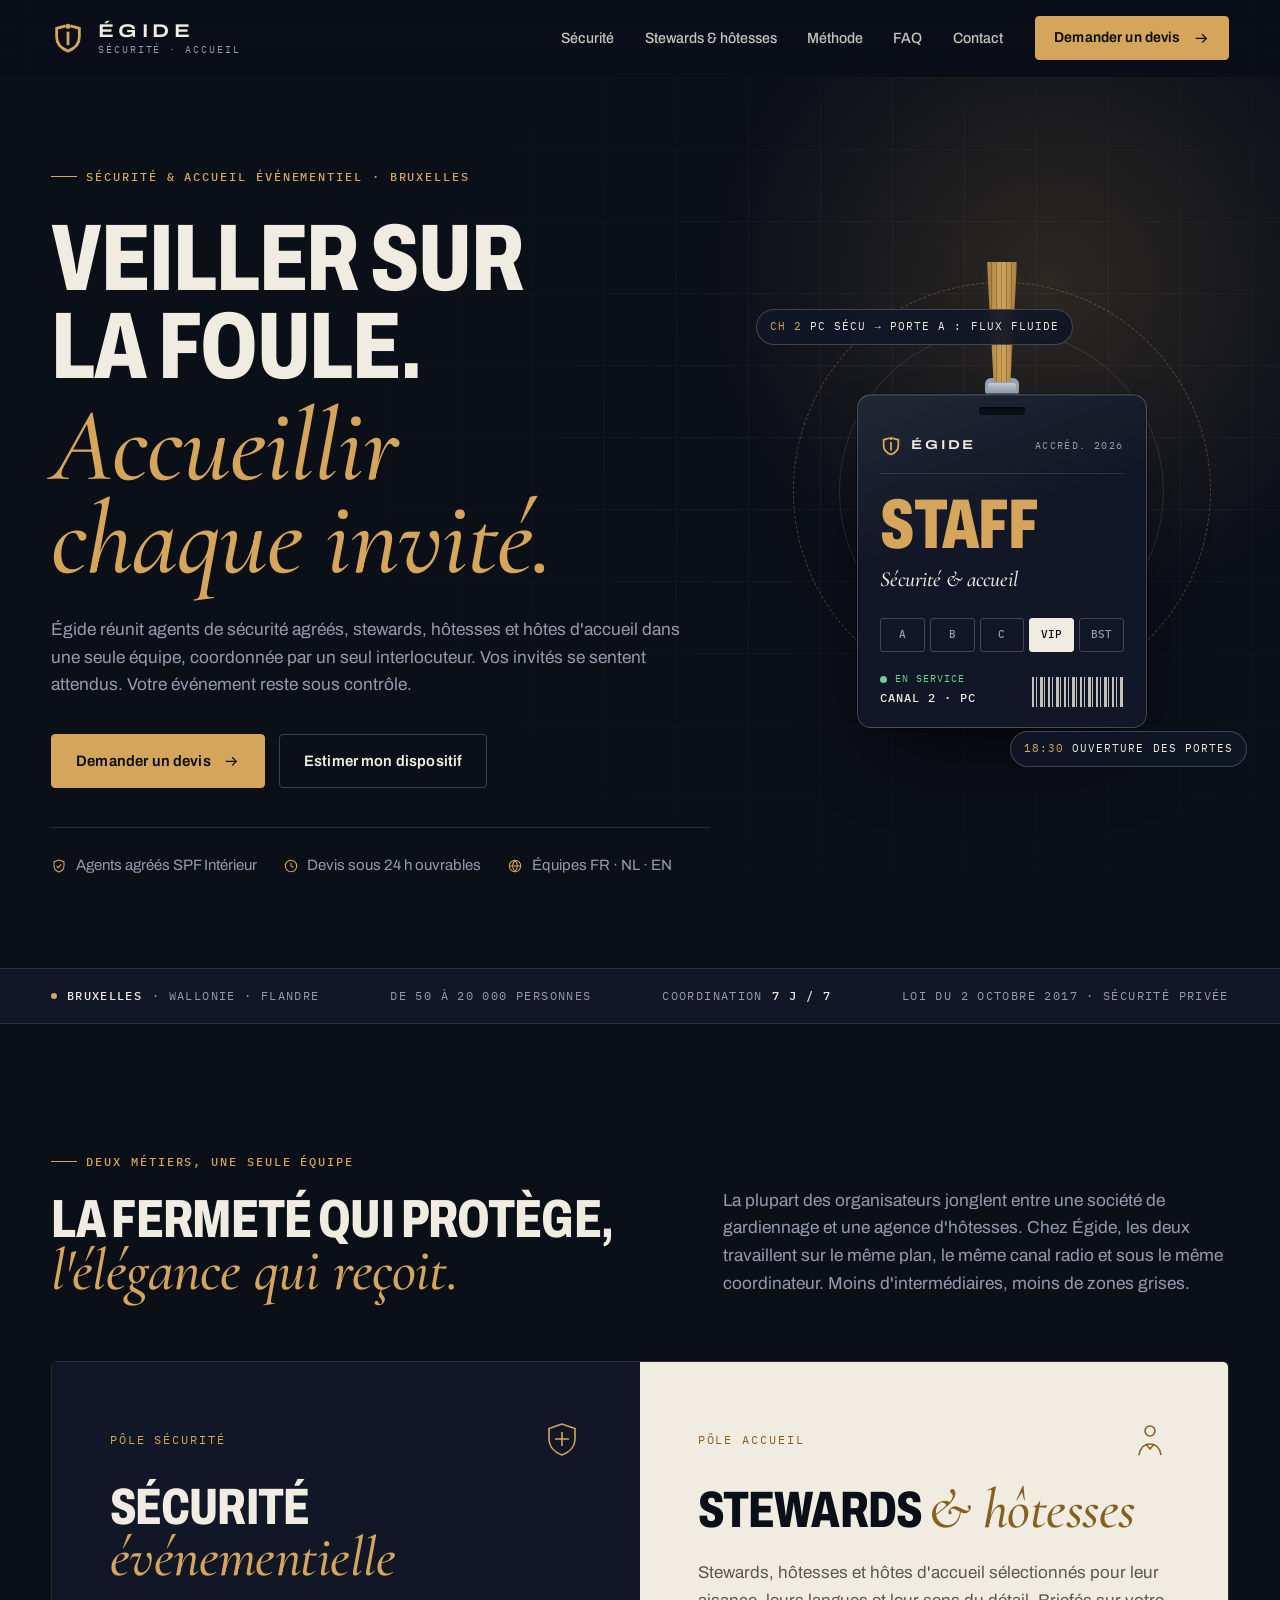
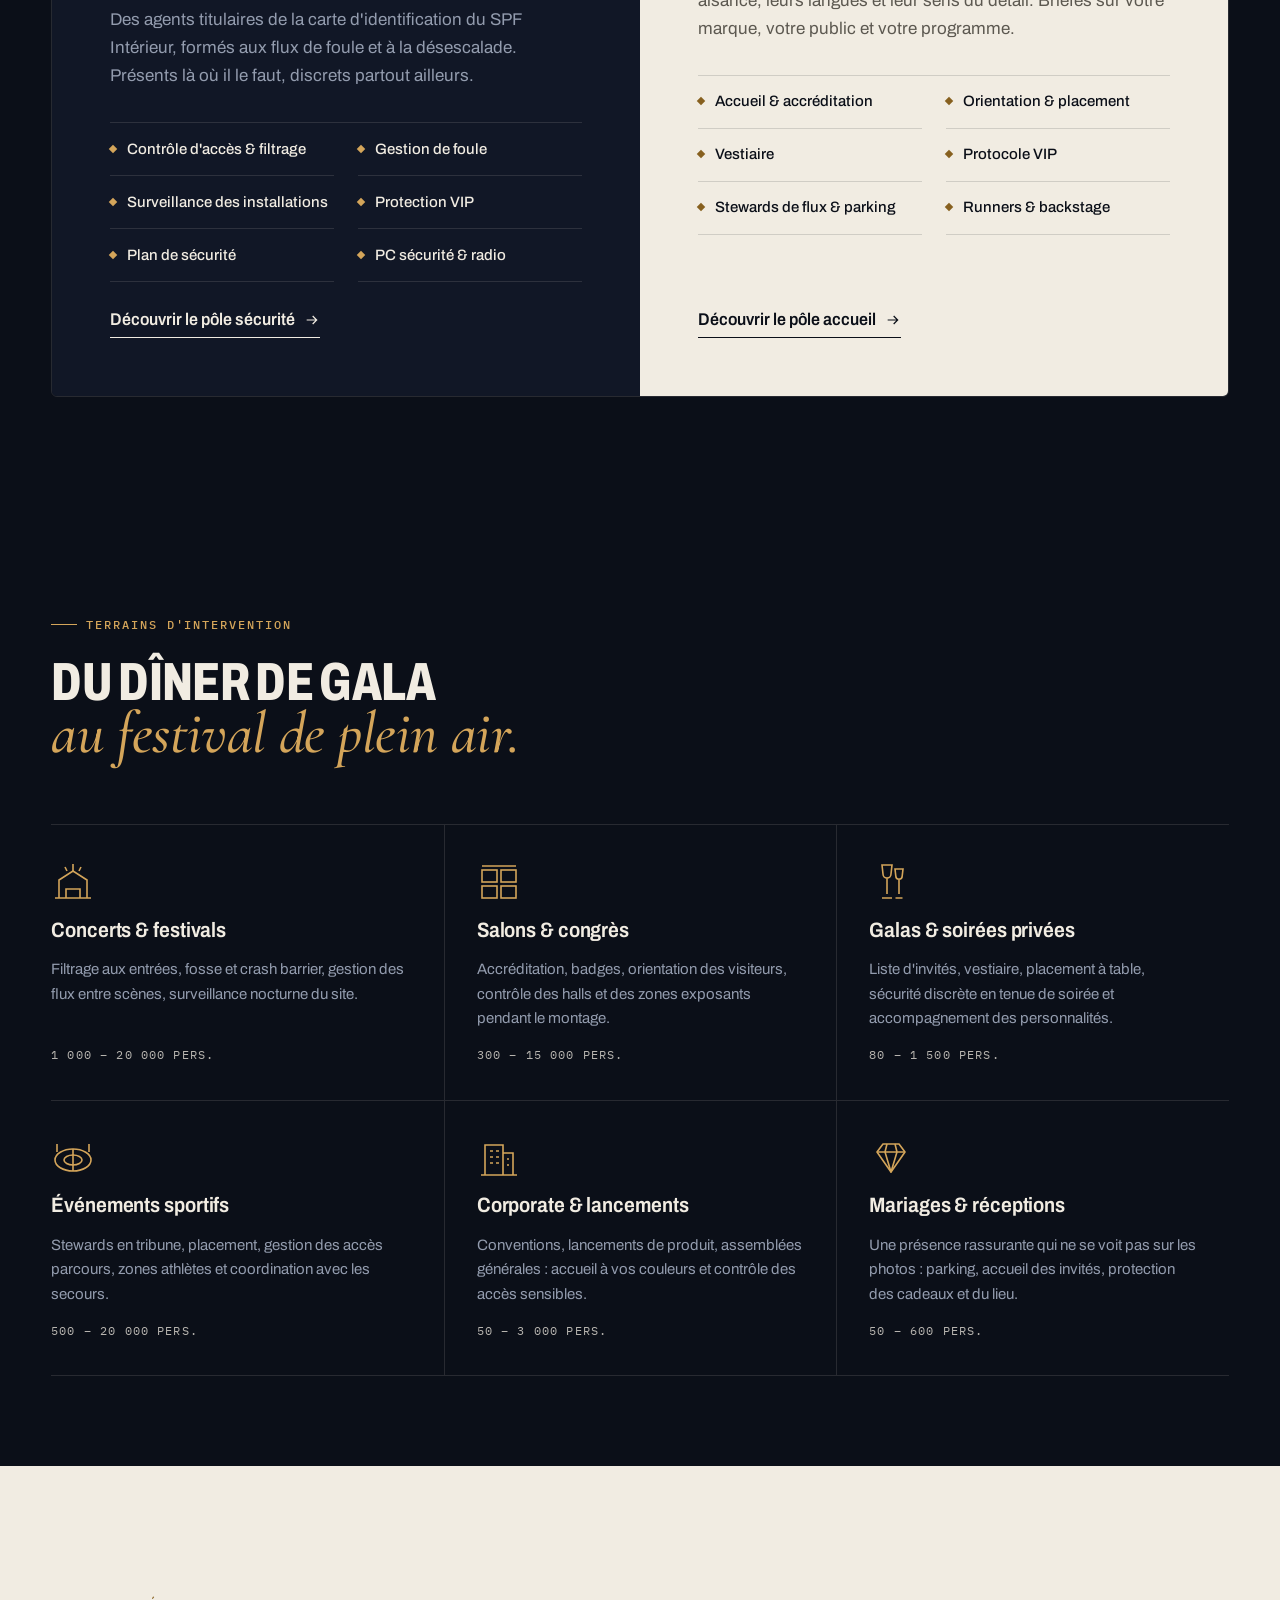
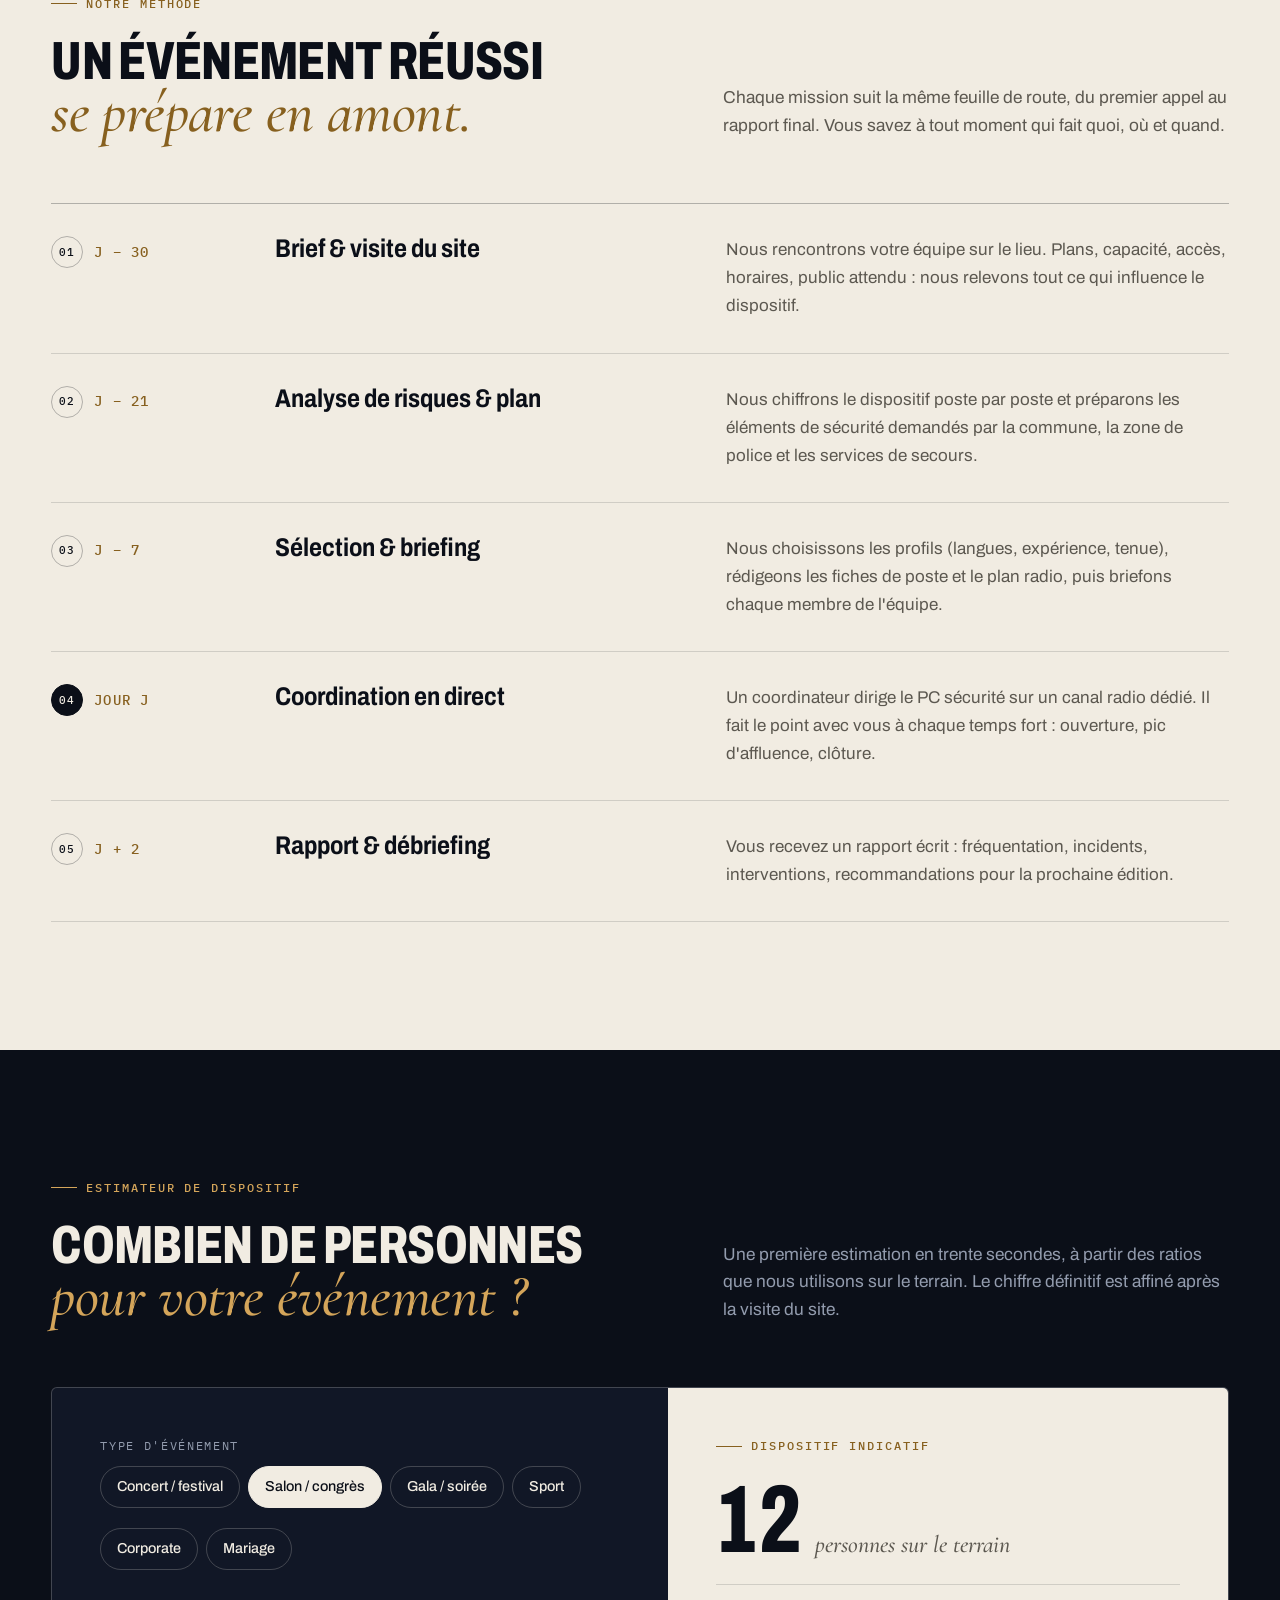
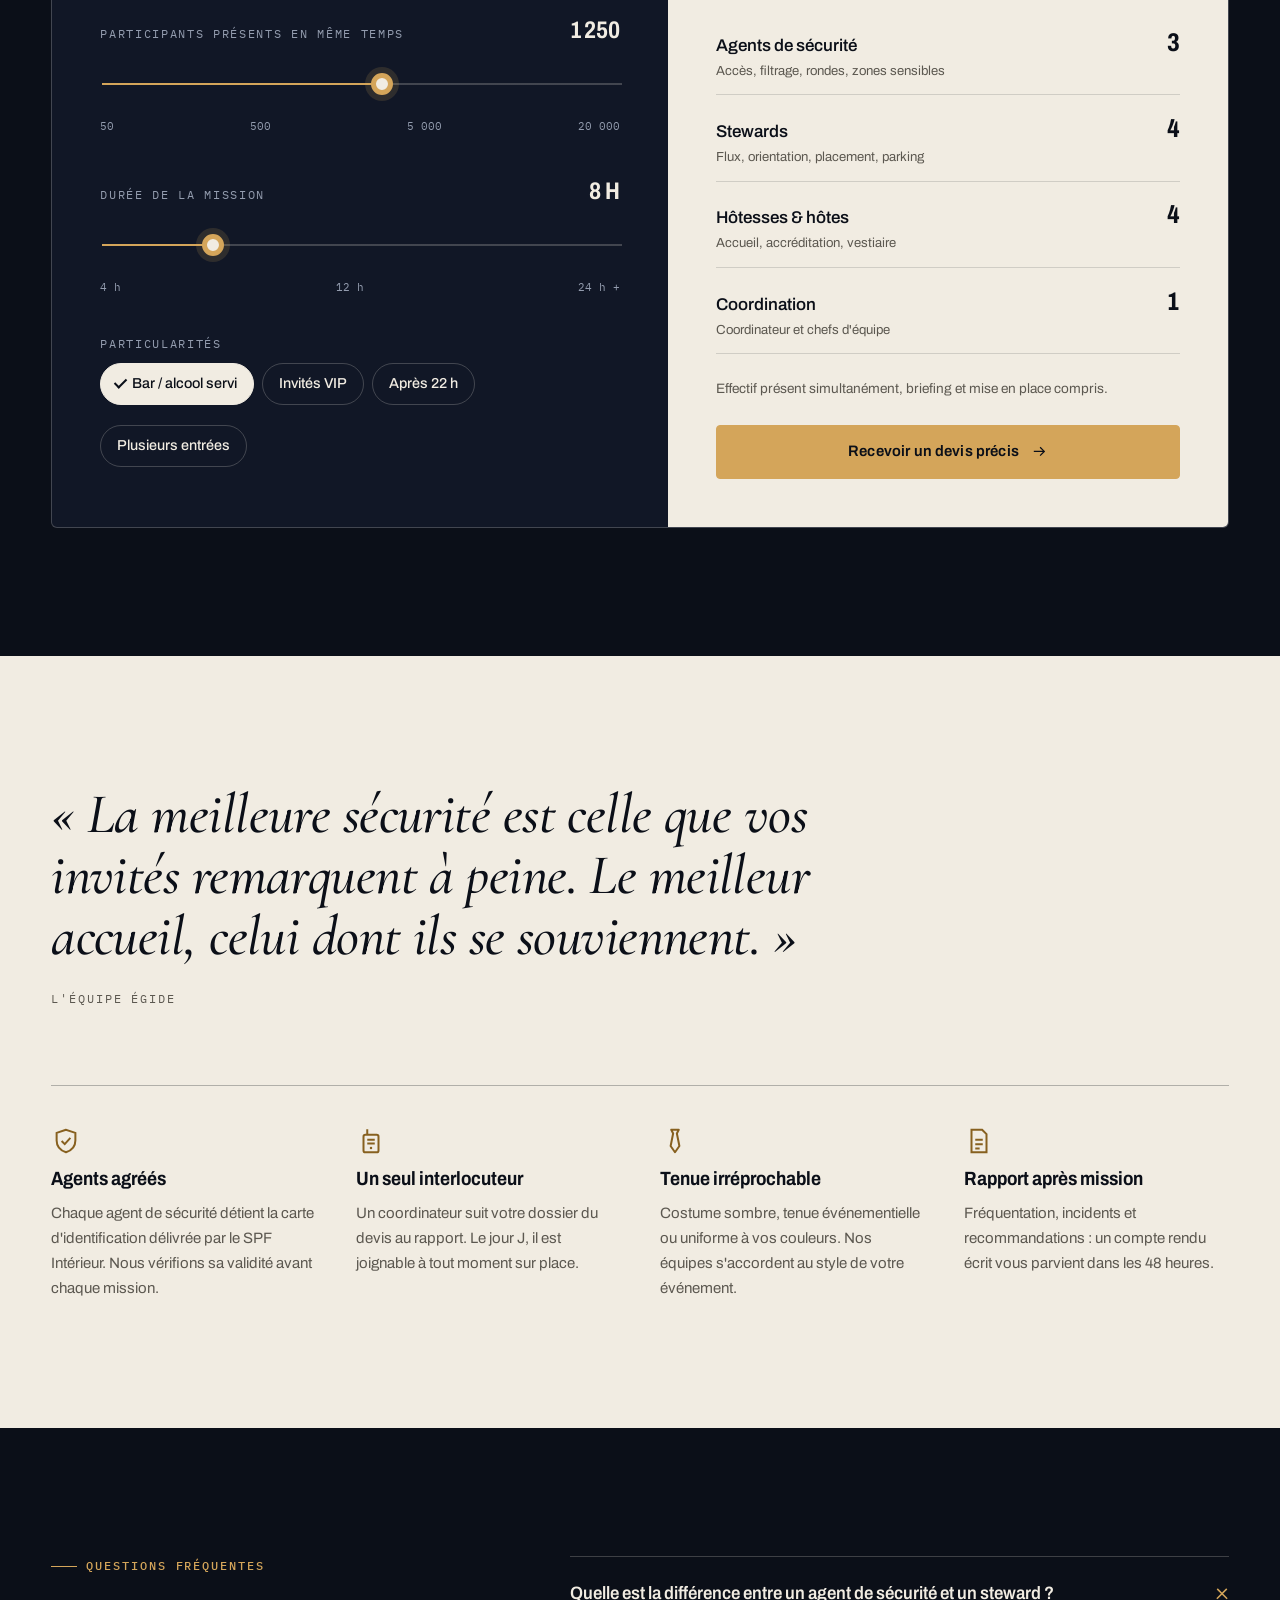
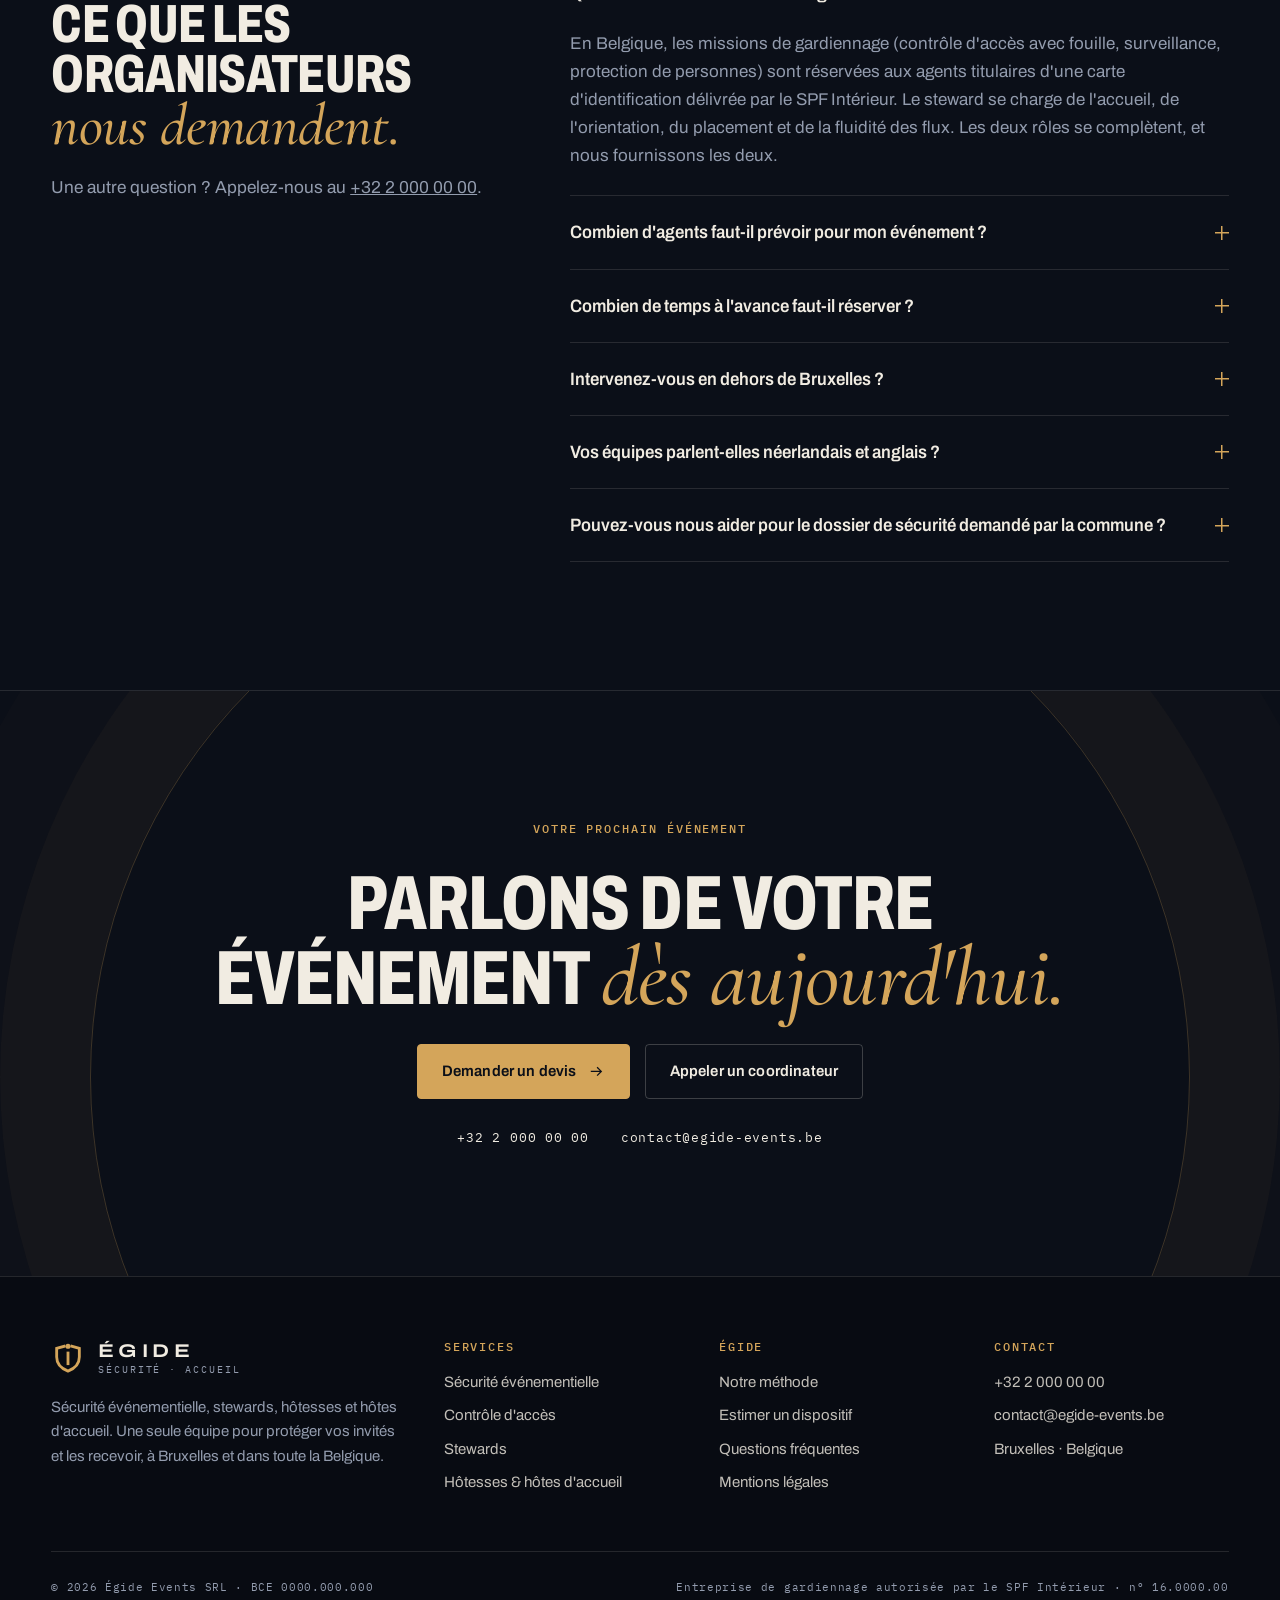
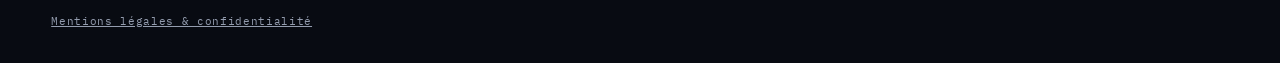
==== index.html @ 9dbd0211 "Site vitrine Égide : sécurité événementielle, stewards et hôtesses Identité de marque (nom, logo, pa" ====
<!doctype html>
<html lang="fr-BE">
<head>
<meta charset="utf-8">
<meta name="viewport" content="width=device-width, initial-scale=1, viewport-fit=cover">
<title>Égide · Sécurité événementielle, stewards et hôtesses à Bruxelles</title>
<meta name="description" content="Agents de sécurité agréés, stewards, hôtesses et hôtes d'accueil pour vos festivals, salons, galas et événements d'entreprise à Bruxelles et partout en Belgique. Devis sous 24 h.">
<meta name="robots" content="index, follow, max-image-preview:large">
<link rel="canonical" href="https://www.egide-events.be/">
<link rel="alternate" hreflang="fr-BE" href="https://www.egide-events.be/">
<link rel="alternate" hreflang="x-default" href="https://www.egide-events.be/">
<meta name="theme-color" content="#0b0f18">
<meta name="author" content="Égide Events SRL">
<meta name="geo.region" content="BE-BRU">
<meta name="geo.placename" content="Bruxelles">
<meta property="og:type" content="website">
<meta property="og:locale" content="fr_BE">
<meta property="og:site_name" content="Égide — Sécurité &amp; accueil événementiel">
<meta property="og:title" content="Égide — Veiller sur la foule, accueillir chaque invité">
<meta property="og:description" content="Agents de sécurité agréés, stewards, hôtesses et hôtes d'accueil pour vos festivals, salons, galas et événements d'entreprise à Bruxelles et partout en Belgique. Devis sous 24 h.">
<meta property="og:url" content="https://www.egide-events.be/">
<meta property="og:image" content="https://www.egide-events.be/assets/img/og-image.jpg">
<meta property="og:image:width" content="1200">
<meta property="og:image:height" content="630">
<meta property="og:image:alt" content="Égide — sécurité et accueil pour vos événements">
<meta name="twitter:card" content="summary_large_image">
<meta name="twitter:title" content="Égide — Veiller sur la foule, accueillir chaque invité">
<meta name="twitter:description" content="Agents de sécurité agréés, stewards, hôtesses et hôtes d'accueil pour vos festivals, salons, galas et événements d'entreprise à Bruxelles et partout en Belgique. Devis sous 24 h.">
<meta name="twitter:image" content="https://www.egide-events.be/assets/img/og-image.jpg">
<link rel="icon" href="favicon.svg" type="image/svg+xml">
<link rel="icon" href="favicon-32.png" sizes="32x32" type="image/png">
<link rel="apple-touch-icon" href="apple-touch-icon.png">
<link rel="manifest" href="site.webmanifest">
<link rel="preload" href="assets/fonts/archivo-var.woff2" as="font" type="font/woff2" crossorigin>
<link rel="stylesheet" href="assets/css/style.css">
<script type="application/ld+json">
{
 "@context": "https://schema.org",
 "@graph": [
  {
   "@type": [
    "LocalBusiness",
    "ProfessionalService"
   ],
   "@id": "https://www.egide-events.be/#organisation",
   "name": "Égide",
   "legalName": "Égide Events SRL",
   "alternateName": "Égide Sécurité & Accueil",
   "description": "Société de sécurité événementielle et de placement de stewards, hôtesses et hôtes d'accueil à Bruxelles et dans toute la Belgique.",
   "url": "https://www.egide-events.be/",
   "logo": "https://www.egide-events.be/assets/img/logo-egide.png",
   "image": "https://www.egide-events.be/assets/img/og-image.jpg",
   "email": "contact@egide-events.be",
   "telephone": "+32 2 000 00 00",
   "priceRange": "€€",
   "address": {
    "@type": "PostalAddress",
    "streetAddress": "Rue de l'Exemple 1",
    "addressLocality": "Bruxelles",
    "postalCode": "1000",
    "addressRegion": "Région de Bruxelles-Capitale",
    "addressCountry": "BE"
   },
   "geo": {
    "@type": "GeoCoordinates",
    "latitude": 50.8466,
    "longitude": 4.3528
   },
   "areaServed": [
    {
     "@type": "City",
     "name": "Bruxelles"
    },
    {
     "@type": "AdministrativeArea",
     "name": "Wallonie"
    },
    {
     "@type": "AdministrativeArea",
     "name": "Flandre"
    },
    {
     "@type": "Country",
     "name": "Belgique"
    }
   ],
   "knowsLanguage": [
    "fr",
    "nl",
    "en"
   ],
   "openingHoursSpecification": [
    {
     "@type": "OpeningHoursSpecification",
     "dayOfWeek": [
      "Monday",
      "Tuesday",
      "Wednesday",
      "Thursday",
      "Friday"
     ],
     "opens": "09:00",
     "closes": "18:00"
    }
   ],
   "hasOfferCatalog": {
    "@type": "OfferCatalog",
    "name": "Services événementiels",
    "itemListElement": [
     {
      "@type": "Offer",
      "itemOffered": {
       "@type": "Service",
       "name": "Sécurité événementielle",
       "url": "https://www.egide-events.be/securite-evenementielle.html"
      }
     },
     {
      "@type": "Offer",
      "itemOffered": {
       "@type": "Service",
       "name": "Stewards, hôtesses et hôtes d'accueil",
       "url": "https://www.egide-events.be/stewards-hotesses.html"
      }
     }
    ]
   }
  },
  {
   "@type": "WebSite",
   "@id": "https://www.egide-events.be/#site",
   "url": "https://www.egide-events.be/",
   "name": "Égide",
   "inLanguage": "fr-BE",
   "publisher": {
    "@id": "https://www.egide-events.be/#organisation"
   }
  },
  {
   "@type": "FAQPage",
   "mainEntity": [
    {
     "@type": "Question",
     "name": "Quelle est la différence entre un agent de sécurité et un steward ?",
     "acceptedAnswer": {
      "@type": "Answer",
      "text": "En Belgique, les missions de gardiennage (contrôle d'accès avec fouille, surveillance, protection de personnes) sont réservées aux agents titulaires d'une carte d'identification délivrée par le SPF Intérieur. Le steward se charge de l'accueil, de l'orientation, du placement et de la fluidité des flux. Les deux rôles se complètent, et nous fournissons les deux."
     }
    },
    {
     "@type": "Question",
     "name": "Combien d'agents faut-il prévoir pour mon événement ?",
     "acceptedAnswer": {
      "@type": "Answer",
      "text": "Cela dépend de la jauge, du type de public, de la configuration du lieu, de la présence d'alcool et des horaires. Notre estimateur donne un premier ordre de grandeur. Nous affinons ensuite le dispositif après la visite du site, en accord avec les exigences éventuelles de la commune et de la zone de police."
     }
    },
    {
     "@type": "Question",
     "name": "Combien de temps à l'avance faut-il réserver ?",
     "acceptedAnswer": {
      "@type": "Answer",
      "text": "Idéalement quatre à six semaines avant l'événement, surtout en haute saison (mai à septembre et décembre). Nous traitons aussi les demandes urgentes : contactez-nous, nous vous dirons honnêtement ce qui est possible."
     }
    },
    {
     "@type": "Question",
     "name": "Intervenez-vous en dehors de Bruxelles ?",
     "acceptedAnswer": {
      "@type": "Answer",
      "text": "Oui. Nous sommes basés à Bruxelles et intervenons dans toute la Belgique, en Wallonie comme en Flandre."
     }
    },
    {
     "@type": "Question",
     "name": "Vos équipes parlent-elles néerlandais et anglais ?",
     "acceptedAnswer": {
      "@type": "Answer",
      "text": "Nos équipes d'accueil travaillent en français, en néerlandais et en anglais. D'autres langues (allemand, espagnol, italien, arabe) sont disponibles sur demande pour les événements internationaux."
     }
    },
    {
     "@type": "Question",
     "name": "Pouvez-vous nous aider pour le dossier de sécurité demandé par la commune ?",
     "acceptedAnswer": {
      "@type": "Answer",
      "text": "Oui. Nous préparons l'analyse de risques, le plan de positionnement des agents et la description du dispositif. Vous disposez ainsi des éléments attendus par l'administration communale, la police et les services de secours."
     }
    }
   ]
  }
 ]
}
</script>
</head>
<body>
<a class="skip-link" href="#contenu">Aller au contenu</a>
<header class="site-header">
  <div class="wrap header-inner">
    <a class="brand" href="index.html" aria-label="Égide, retour à l'accueil">
      <img class="brand-mark" src="assets/img/logo-mark.svg" alt="" width="34" height="34">
      <span class="brand-text">
        <span class="brand-name">ÉGIDE</span>
        <span class="brand-tag">Sécurité · Accueil</span>
      </span>
    </a>
    <button class="nav-toggle" type="button" aria-expanded="false" aria-controls="nav" aria-label="Ouvrir le menu"><span></span></button>
    <nav class="nav" id="nav" aria-label="Navigation principale">
      <ul class="nav-list">
        <li><a href="securite-evenementielle.html">Sécurité</a></li>
        <li><a href="stewards-hotesses.html">Stewards & hôtesses</a></li>
        <li><a href="index.html#methode">Méthode</a></li>
        <li><a href="index.html#faq">FAQ</a></li>
        <li><a href="contact.html">Contact</a></li>
      </ul>
      <a class="btn" href="contact.html">Demander un devis <svg viewBox="0 0 24 24" fill="none" aria-hidden="true"><path d="M4 12h15m-6-6 6 6-6 6" stroke="currentColor" stroke-width="1.8"/></svg></a>
    </nav>
  </div>
</header>
<main id="contenu">
<section class="hero" aria-labelledby="hero-title">
  <div class="wrap hero-grid">
    <div class="hero-copy">
      <span class="label">Sécurité &amp; accueil événementiel · Bruxelles</span>
      <h1 class="display hero-title" id="hero-title">Veiller sur la foule.<br><span class="serif">Accueillir chaque invité.</span></h1>
      <p class="lead">Égide réunit agents de sécurité agréés, stewards, hôtesses et hôtes d'accueil dans une seule équipe, coordonnée par un seul interlocuteur. Vos invités se sentent attendus. Votre événement reste sous contrôle.</p>
      <div class="hero-actions">
        <a class="btn" href="contact.html">Demander un devis <svg viewBox="0 0 24 24" fill="none" aria-hidden="true"><path d="M4 12h15m-6-6 6 6-6 6" stroke="currentColor" stroke-width="1.8"/></svg></a>
        <a class="btn btn--ghost" href="#estimateur">Estimer mon dispositif</a>
      </div>
      <ul class="hero-proof" aria-label="Nos garanties">
        <li><svg viewBox="0 0 24 24" fill="none" aria-hidden="true"><path d="M12 3 4.5 5.5v6c0 4.6 3.2 8 7.5 9.5 4.3-1.5 7.5-4.9 7.5-9.5v-6L12 3Z" stroke="currentColor" stroke-width="1.6"/><path d="m8.5 12 2.5 2.5 4.5-5" stroke="currentColor" stroke-width="1.6"/></svg> Agents agréés SPF Intérieur</li>
        <li><svg viewBox="0 0 24 24" fill="none" aria-hidden="true"><circle cx="12" cy="12" r="8.5" stroke="currentColor" stroke-width="1.6"/><path d="M12 7v5l3.5 2" stroke="currentColor" stroke-width="1.6"/></svg> Devis sous 24 h ouvrables</li>
        <li><svg viewBox="0 0 24 24" fill="none" aria-hidden="true"><circle cx="12" cy="12" r="8.5" stroke="currentColor" stroke-width="1.6"/><path d="M3.5 12h17M12 3.5c2.5 2.6 3.5 5.4 3.5 8.5s-1 5.9-3.5 8.5c-2.5-2.6-3.5-5.4-3.5-8.5s1-5.9 3.5-8.5Z" stroke="currentColor" stroke-width="1.6"/></svg> Équipes FR · NL · EN</li>
      </ul>
    </div>

    <div class="badge-stage" aria-hidden="true">
      <div class="badge-ring"></div>
      <span class="radio-tag radio-tag--a"><i>CH 2</i> PC sécu → Porte A : flux fluide</span>
      <span class="radio-tag radio-tag--b"><i>18:30</i> Ouverture des portes</span>
      <div class="badge-hang">
        <div class="lanyard"></div>
        <div class="lanyard-clip"></div>
        <div class="badge">
          <div class="badge-head">
            <span class="badge-brand"><img src="assets/img/logo-mark.svg" alt="" width="22" height="22"><span>ÉGIDE</span></span>
            <span class="badge-year">ACCRÉD. 2026</span>
          </div>
          <div class="badge-role">Staff</div>
          <div class="badge-sub">Sécurité &amp; accueil</div>
          <div class="badge-zones">
            <span>A</span><span>B</span><span>C</span><span class="on">VIP</span><span>BST</span>
          </div>
          <div class="badge-meta">
            <div>
              <span class="badge-live">En service</span>
              <strong>Canal 2 · PC</strong>
            </div>
            <div class="badge-barcode"></div>
          </div>
        </div>
      </div>
    </div>
  </div>
</section>

<div class="status-strip">
  <div class="wrap status-inner">
    <span><i class="dot"></i><b>Bruxelles</b> · Wallonie · Flandre</span>
    <span>De 50 à 20 000 personnes</span>
    <span>Coordination <b>7 j / 7</b></span>
    <span>Loi du 2 octobre 2017 · sécurité privée</span>
  </div>
</div>

<section class="section" id="services" aria-labelledby="services-title">
  <div class="wrap">
    <div class="section-head section-head--split" data-reveal>
      <div class="stack">
        <span class="label">Deux métiers, une seule équipe</span>
        <h2 class="display h2" id="services-title">La fermeté qui protège, <span class="serif">l'élégance qui reçoit.</span></h2>
      </div>
      <p class="lead">La plupart des organisateurs jonglent entre une société de gardiennage et une agence d'hôtesses. Chez Égide, les deux travaillent sur le même plan, le même canal radio et sous le même coordinateur. Moins d'intermédiaires, moins de zones grises.</p>
    </div>

    <div class="pillars" data-reveal>
      <article class="pillar pillar--night">
        <div class="pillar-top"><span>Pôle sécurité</span><svg viewBox="0 0 40 40" fill="none" aria-hidden="true"><path d="M20 4 7 8.5v10C7 26.5 12.6 32.4 20 35c7.4-2.6 13-8.5 13-16.5v-10L20 4Z" stroke="currentColor" stroke-width="1.6"/><path d="M20 12v14M13 19h14" stroke="currentColor" stroke-width="1.6"/></svg></div>
        <h3 class="display pillar-title">Sécurité <span class="serif">événementielle</span></h3>
        <p>Des agents titulaires de la carte d'identification du SPF Intérieur, formés aux flux de foule et à la désescalade. Présents là où il le faut, discrets partout ailleurs.</p>
        <ul class="pillar-list">
          <li>Contrôle d'accès &amp; filtrage</li>
          <li>Gestion de foule</li>
          <li>Surveillance des installations</li>
          <li>Protection VIP</li>
          <li>Plan de sécurité</li>
          <li>PC sécurité &amp; radio</li>
        </ul>
        <a class="link-arrow" href="securite-evenementielle.html">Découvrir le pôle sécurité <svg viewBox="0 0 24 24" fill="none" aria-hidden="true"><path d="M4 12h15m-6-6 6 6-6 6" stroke="currentColor" stroke-width="1.8"/></svg></a>
      </article>
      <article class="pillar pillar--day">
        <div class="pillar-top"><span>Pôle accueil</span><svg viewBox="0 0 40 40" fill="none" aria-hidden="true"><circle cx="20" cy="11" r="5" stroke="currentColor" stroke-width="1.6"/><path d="M9 35c1.2-7 5.2-11 11-11s9.8 4 11 11" stroke="currentColor" stroke-width="1.6"/><path d="m16 24 4 5 4-5" stroke="currentColor" stroke-width="1.6"/></svg></div>
        <h3 class="display pillar-title">Stewards <span class="serif">&amp; hôtesses</span></h3>
        <p>Stewards, hôtesses et hôtes d'accueil sélectionnés pour leur aisance, leurs langues et leur sens du détail. Briefés sur votre marque, votre public et votre programme.</p>
        <ul class="pillar-list">
          <li>Accueil &amp; accréditation</li>
          <li>Orientation &amp; placement</li>
          <li>Vestiaire</li>
          <li>Protocole VIP</li>
          <li>Stewards de flux &amp; parking</li>
          <li>Runners &amp; backstage</li>
        </ul>
        <a class="link-arrow" href="stewards-hotesses.html">Découvrir le pôle accueil <svg viewBox="0 0 24 24" fill="none" aria-hidden="true"><path d="M4 12h15m-6-6 6 6-6 6" stroke="currentColor" stroke-width="1.8"/></svg></a>
      </article>
    </div>
  </div>
</section>

<section class="section section--tight" aria-labelledby="events-title">
  <div class="wrap">
    <div class="section-head" data-reveal>
      <span class="label">Terrains d'intervention</span>
      <h2 class="display h2" id="events-title">Du dîner de gala <span class="serif">au festival de plein air.</span></h2>
    </div>
    <div class="events" data-reveal>
      <article class="event">
        <svg viewBox="0 0 44 44" fill="none" aria-hidden="true"><path d="M4 38h36M8 38V20l14-9 14 9v18" stroke="currentColor" stroke-width="1.6"/><path d="M15 38v-9h14v9" stroke="currentColor" stroke-width="1.6"/><path d="M22 4v7M14 7l2 4M30 7l-2 4" stroke="currentColor" stroke-width="1.6"/></svg>
        <h3 class="h3">Concerts &amp; festivals</h3>
        <p>Filtrage aux entrées, fosse et crash barrier, gestion des flux entre scènes, surveillance nocturne du site.</p>
        <span class="event-scale">1 000 – 20 000 pers.</span>
      </article>
      <article class="event">
        <svg viewBox="0 0 44 44" fill="none" aria-hidden="true"><rect x="5" y="10" width="15" height="12" stroke="currentColor" stroke-width="1.6"/><rect x="24" y="10" width="15" height="12" stroke="currentColor" stroke-width="1.6"/><rect x="5" y="26" width="15" height="12" stroke="currentColor" stroke-width="1.6"/><rect x="24" y="26" width="15" height="12" stroke="currentColor" stroke-width="1.6"/><path d="M5 6h34" stroke="currentColor" stroke-width="1.6"/></svg>
        <h3 class="h3">Salons &amp; congrès</h3>
        <p>Accréditation, badges, orientation des visiteurs, contrôle des halls et des zones exposants pendant le montage.</p>
        <span class="event-scale">300 – 15 000 pers.</span>
      </article>
      <article class="event">
        <svg viewBox="0 0 44 44" fill="none" aria-hidden="true"><path d="M13 5h10l-1 9a4 4 0 0 1-8 0l-1-9ZM18 18v16M13 38h10" stroke="currentColor" stroke-width="1.6"/><path d="M26 9h8l-.8 7a3.2 3.2 0 0 1-6.4 0L26 9ZM30 19.5V34M26.5 38h7" stroke="currentColor" stroke-width="1.6"/></svg>
        <h3 class="h3">Galas &amp; soirées privées</h3>
        <p>Liste d'invités, vestiaire, placement à table, sécurité discrète en tenue de soirée et accompagnement des personnalités.</p>
        <span class="event-scale">80 – 1 500 pers.</span>
      </article>
      <article class="event">
        <svg viewBox="0 0 44 44" fill="none" aria-hidden="true"><ellipse cx="22" cy="24" rx="18" ry="11" stroke="currentColor" stroke-width="1.6"/><ellipse cx="22" cy="24" rx="9" ry="5" stroke="currentColor" stroke-width="1.6"/><path d="M22 13v22M6 8v8M38 8v8" stroke="currentColor" stroke-width="1.6"/></svg>
        <h3 class="h3">Événements sportifs</h3>
        <p>Stewards en tribune, placement, gestion des accès parcours, zones athlètes et coordination avec les secours.</p>
        <span class="event-scale">500 – 20 000 pers.</span>
      </article>
      <article class="event">
        <svg viewBox="0 0 44 44" fill="none" aria-hidden="true"><path d="M8 39V9h18v30M26 17h10v22M4 39h36" stroke="currentColor" stroke-width="1.6"/><path d="M13 15h3M19 15h3M13 21h3M19 21h3M13 27h3M19 27h3M30 23h2M30 29h2" stroke="currentColor" stroke-width="1.6"/></svg>
        <h3 class="h3">Corporate &amp; lancements</h3>
        <p>Conventions, lancements de produit, assemblées générales : accueil à vos couleurs et contrôle des accès sensibles.</p>
        <span class="event-scale">50 – 3 000 pers.</span>
      </article>
      <article class="event">
        <svg viewBox="0 0 44 44" fill="none" aria-hidden="true"><path d="M14 8h16l6 8-14 20L8 16l6-8Z" stroke="currentColor" stroke-width="1.6" stroke-linejoin="round"/><path d="M8 16h28M18 8l-2 8 6 20 6-20-2-8" stroke="currentColor" stroke-width="1.6" stroke-linejoin="round"/></svg>
        <h3 class="h3">Mariages &amp; réceptions</h3>
        <p>Une présence rassurante qui ne se voit pas sur les photos : parking, accueil des invités, protection des cadeaux et du lieu.</p>
        <span class="event-scale">50 – 600 pers.</span>
      </article>
    </div>
  </div>
</section>

<section class="section paper" id="methode" aria-labelledby="method-title">
  <div class="wrap">
    <div class="section-head section-head--split" data-reveal>
      <div class="stack">
        <span class="label">Notre méthode</span>
        <h2 class="display h2" id="method-title">Un événement réussi <span class="serif">se prépare en amont.</span></h2>
      </div>
      <p class="lead">Chaque mission suit la même feuille de route, du premier appel au rapport final. Vous savez à tout moment qui fait quoi, où et quand.</p>
    </div>
    <ol class="runsheet" data-reveal>
      <li class="run">
        <span class="run-time">J − 30</span>
        <h3>Brief &amp; visite du site</h3>
        <p>Nous rencontrons votre équipe sur le lieu. Plans, capacité, accès, horaires, public attendu : nous relevons tout ce qui influence le dispositif.</p>
      </li>
      <li class="run">
        <span class="run-time">J − 21</span>
        <h3>Analyse de risques &amp; plan</h3>
        <p>Nous chiffrons le dispositif poste par poste et préparons les éléments de sécurité demandés par la commune, la zone de police et les services de secours.</p>
      </li>
      <li class="run">
        <span class="run-time">J − 7</span>
        <h3>Sélection &amp; briefing</h3>
        <p>Nous choisissons les profils (langues, expérience, tenue), rédigeons les fiches de poste et le plan radio, puis briefons chaque membre de l'équipe.</p>
      </li>
      <li class="run run--live">
        <span class="run-time">Jour J</span>
        <h3>Coordination en direct</h3>
        <p>Un coordinateur dirige le PC sécurité sur un canal radio dédié. Il fait le point avec vous à chaque temps fort : ouverture, pic d'affluence, clôture.</p>
      </li>
      <li class="run">
        <span class="run-time">J + 2</span>
        <h3>Rapport &amp; débriefing</h3>
        <p>Vous recevez un rapport écrit : fréquentation, incidents, interventions, recommandations pour la prochaine édition.</p>
      </li>
    </ol>
  </div>
</section>

<section class="section" id="estimateur" aria-labelledby="est-title">
  <div class="wrap">
    <div class="section-head section-head--split" data-reveal>
      <div class="stack">
        <span class="label">Estimateur de dispositif</span>
        <h2 class="display h2" id="est-title">Combien de personnes <span class="serif">pour votre événement ?</span></h2>
      </div>
      <p class="lead">Une première estimation en trente secondes, à partir des ratios que nous utilisons sur le terrain. Le chiffre définitif est affiné après la visite du site.</p>
    </div>

    <div class="estimator" data-reveal>
      <form class="est-form" id="estimator" aria-label="Estimer le personnel nécessaire">
        <fieldset class="field">
          <legend class="field-label">Type d'événement</legend>
          <div class="chips">
            <label class="chip"><input type="radio" name="est-type" id="est-t-festival" value="festival"><span>Concert / festival</span></label>
            <label class="chip"><input type="radio" name="est-type" id="est-t-salon" value="salon" checked><span>Salon / congrès</span></label>
            <label class="chip"><input type="radio" name="est-type" id="est-t-gala" value="gala"><span>Gala / soirée</span></label>
            <label class="chip"><input type="radio" name="est-type" id="est-t-sport" value="sport"><span>Sport</span></label>
            <label class="chip"><input type="radio" name="est-type" id="est-t-corporate" value="corporate"><span>Corporate</span></label>
            <label class="chip"><input type="radio" name="est-type" id="est-t-mariage" value="mariage"><span>Mariage</span></label>
          </div>
        </fieldset>

        <div class="field">
          <label class="field-label" for="est-guests">Participants présents en même temps <output id="est-guests-out" for="est-guests">1 200</output></label>
          <input type="range" id="est-guests" min="0" max="100" step="1" value="54">
          <div class="range-scale" aria-hidden="true"><span>50</span><span>500</span><span>5 000</span><span>20 000</span></div>
        </div>

        <div class="field">
          <label class="field-label" for="est-hours">Durée de la mission <output id="est-hours-out" for="est-hours">8 h</output></label>
          <input type="range" id="est-hours" min="4" max="24" step="1" value="8">
          <div class="range-scale" aria-hidden="true"><span>4 h</span><span>12 h</span><span>24 h +</span></div>
        </div>

        <fieldset class="field">
          <legend class="field-label">Particularités</legend>
          <div class="chips">
            <label class="chip chip--check"><input type="checkbox" id="est-alcohol" checked><span>Bar / alcool servi</span></label>
            <label class="chip chip--check"><input type="checkbox" id="est-vip"><span>Invités VIP</span></label>
            <label class="chip chip--check"><input type="checkbox" id="est-night"><span>Après 22 h</span></label>
            <label class="chip chip--check"><input type="checkbox" id="est-multi"><span>Plusieurs entrées</span></label>
          </div>
        </fieldset>
      </form>

      <div class="est-result" aria-live="polite">
        <span class="label">Dispositif indicatif</span>
        <div class="est-total"><strong id="est-total">17</strong><span>personnes sur le terrain</span></div>
        <ul class="est-lines">
          <li><span>Agents de sécurité<small>Accès, filtrage, rondes, zones sensibles</small></span><b id="est-sec">3</b></li>
          <li><span>Stewards<small>Flux, orientation, placement, parking</small></span><b id="est-stew">4</b></li>
          <li><span>Hôtesses &amp; hôtes<small>Accueil, accréditation, vestiaire</small></span><b id="est-host">4</b></li>
          <li><span>Coordination<small>Coordinateur et chefs d'équipe</small></span><b id="est-lead">1</b></li>
        </ul>
        <p class="est-note" id="est-shift">Effectif présent simultanément, briefing et mise en place compris.</p>
        <a class="btn" href="contact.html">Recevoir un devis précis <svg viewBox="0 0 24 24" fill="none" aria-hidden="true"><path d="M4 12h15m-6-6 6 6-6 6" stroke="currentColor" stroke-width="1.8"/></svg></a>
      </div>
    </div>
  </div>
</section>

<section class="section paper" aria-labelledby="promise-title">
  <div class="wrap">
    <h2 class="sr-only" id="promise-title">Nos engagements</h2>
    <blockquote data-reveal>
      <p class="quote">« La meilleure sécurité est celle que vos invités remarquent à peine. Le meilleur accueil, celui dont ils se souviennent. »</p>
      <footer class="quote-by">L'équipe Égide</footer>
    </blockquote>
    <div class="commitments" data-reveal>
      <div class="commitment">
        <svg viewBox="0 0 24 24" fill="none" aria-hidden="true"><path d="M12 3 4.5 5.5v6c0 4.6 3.2 8 7.5 9.5 4.3-1.5 7.5-4.9 7.5-9.5v-6L12 3Z" stroke="currentColor" stroke-width="1.6"/><path d="m8.5 12 2.5 2.5 4.5-5" stroke="currentColor" stroke-width="1.6"/></svg>
        <h3>Agents agréés</h3>
        <p>Chaque agent de sécurité détient la carte d'identification délivrée par le SPF Intérieur. Nous vérifions sa validité avant chaque mission.</p>
      </div>
      <div class="commitment">
        <svg viewBox="0 0 24 24" fill="none" aria-hidden="true"><rect x="6" y="7" width="12" height="14" rx="1.5" stroke="currentColor" stroke-width="1.6"/><path d="M9 7V2.5M9 11h6M9 14h6" stroke="currentColor" stroke-width="1.6"/><circle cx="12" cy="17.5" r="1" fill="currentColor"/></svg>
        <h3>Un seul interlocuteur</h3>
        <p>Un coordinateur suit votre dossier du devis au rapport. Le jour J, il est joignable à tout moment sur place.</p>
      </div>
      <div class="commitment">
        <svg viewBox="0 0 24 24" fill="none" aria-hidden="true"><path d="M9 3h6l-1.5 3 2 10L12 21l-3.5-5 2-10L9 3Z" stroke="currentColor" stroke-width="1.6" stroke-linejoin="round"/></svg>
        <h3>Tenue irréprochable</h3>
        <p>Costume sombre, tenue événementielle ou uniforme à vos couleurs. Nos équipes s'accordent au style de votre événement.</p>
      </div>
      <div class="commitment">
        <svg viewBox="0 0 24 24" fill="none" aria-hidden="true"><path d="M6 3h8.5L18 6.5V21H6V3Z" stroke="currentColor" stroke-width="1.6"/><path d="M9 11h6M9 14.5h6M9 18h3.5" stroke="currentColor" stroke-width="1.6"/></svg>
        <h3>Rapport après mission</h3>
        <p>Fréquentation, incidents et recommandations : un compte rendu écrit vous parvient dans les 48 heures.</p>
      </div>
    </div>
  </div>
</section>

<section class="section" id="faq" aria-labelledby="faq-title">
  <div class="wrap faq-grid">
    <div class="section-head">
      <span class="label">Questions fréquentes</span>
      <h2 class="display h2" id="faq-title">Ce que les organisateurs <span class="serif">nous demandent.</span></h2>
      <p class="lead">Une autre question ? Appelez-nous au <a href="tel:+3220000000">+32 2 000 00 00</a>.</p>
    </div>
    <div class="faq">
      <details open>
        <summary>Quelle est la différence entre un agent de sécurité et un steward ?</summary>
        <div class="faq-body"><p>En Belgique, les missions de gardiennage (contrôle d'accès avec fouille, surveillance, protection de personnes) sont réservées aux agents titulaires d'une carte d'identification délivrée par le SPF Intérieur. Le steward se charge de l'accueil, de l'orientation, du placement et de la fluidité des flux. Les deux rôles se complètent, et nous fournissons les deux.</p></div>
      </details>
      <details>
        <summary>Combien d'agents faut-il prévoir pour mon événement ?</summary>
        <div class="faq-body"><p>Cela dépend de la jauge, du type de public, de la configuration du lieu, de la présence d'alcool et des horaires. Notre estimateur donne un premier ordre de grandeur. Nous affinons ensuite le dispositif après la visite du site, en accord avec les exigences éventuelles de la commune et de la zone de police.</p></div>
      </details>
      <details>
        <summary>Combien de temps à l'avance faut-il réserver ?</summary>
        <div class="faq-body"><p>Idéalement quatre à six semaines avant l'événement, surtout en haute saison (mai à septembre et décembre). Nous traitons aussi les demandes urgentes : contactez-nous, nous vous dirons honnêtement ce qui est possible.</p></div>
      </details>
      <details>
        <summary>Intervenez-vous en dehors de Bruxelles ?</summary>
        <div class="faq-body"><p>Oui. Nous sommes basés à Bruxelles et intervenons dans toute la Belgique, en Wallonie comme en Flandre.</p></div>
      </details>
      <details>
        <summary>Vos équipes parlent-elles néerlandais et anglais ?</summary>
        <div class="faq-body"><p>Nos équipes d'accueil travaillent en français, en néerlandais et en anglais. D'autres langues (allemand, espagnol, italien, arabe) sont disponibles sur demande pour les événements internationaux.</p></div>
      </details>
      <details>
        <summary>Pouvez-vous nous aider pour le dossier de sécurité demandé par la commune ?</summary>
        <div class="faq-body"><p>Oui. Nous préparons l'analyse de risques, le plan de positionnement des agents et la description du dispositif. Vous disposez ainsi des éléments attendus par l'administration communale, la police et les services de secours.</p></div>
      </details>
    </div>
  </div>
</section>

<section class="section cta-band" aria-labelledby="cta-title">
  <div class="wrap cta-inner">
    <span class="label label--plain">Votre prochain événement</span>
    <h2 class="display" id="cta-title">Parlons de votre événement <span class="serif">dès aujourd'hui.</span></h2>
    <div class="cta-actions">
      <a class="btn" href="contact.html">Demander un devis <svg viewBox="0 0 24 24" fill="none" aria-hidden="true"><path d="M4 12h15m-6-6 6 6-6 6" stroke="currentColor" stroke-width="1.8"/></svg></a>
      <a class="btn btn--ghost" href="tel:+3220000000">Appeler un coordinateur</a>
    </div>
    <div class="cta-direct">
      <a href="tel:+3220000000">+32 2 000 00 00</a>
      <a href="mailto:contact@egide-events.be">contact@egide-events.be</a>
    </div>
  </div>
</section>
</main>
<footer class="site-footer">
  <div class="wrap">
    <div class="footer-grid">
      <div class="footer-about">
        <a class="brand" href="index.html" aria-label="Égide, retour à l'accueil">
          <img class="brand-mark" src="assets/img/logo-mark.svg" alt="" width="34" height="34" loading="lazy">
          <span class="brand-text">
            <span class="brand-name">ÉGIDE</span>
            <span class="brand-tag">Sécurité · Accueil</span>
          </span>
        </a>
        <p>Sécurité événementielle, stewards, hôtesses et hôtes d'accueil. Une seule équipe pour protéger vos invités et les recevoir, à Bruxelles et dans toute la Belgique.</p>
      </div>
      <div class="footer-col">
        <h2>Services</h2>
        <ul>
          <li><a href="securite-evenementielle.html">Sécurité événementielle</a></li>
          <li><a href="securite-evenementielle.html#services">Contrôle d'accès</a></li>
          <li><a href="stewards-hotesses.html">Stewards</a></li>
          <li><a href="stewards-hotesses.html#profils">Hôtesses &amp; hôtes d'accueil</a></li>
        </ul>
      </div>
      <div class="footer-col">
        <h2>Égide</h2>
        <ul>
          <li><a href="index.html#methode">Notre méthode</a></li>
          <li><a href="index.html#estimateur">Estimer un dispositif</a></li>
          <li><a href="index.html#faq">Questions fréquentes</a></li>
          <li><a href="mentions-legales.html">Mentions légales</a></li>
        </ul>
      </div>
      <div class="footer-col">
        <h2>Contact</h2>
        <address>
          <a href="tel:+3220000000">+32 2 000 00 00</a>
          <a href="mailto:contact@egide-events.be">contact@egide-events.be</a>
          <span>Bruxelles · Belgique</span>
        </address>
      </div>
    </div>
    <div class="footer-legal">
      <span>© <span id="year">2026</span> Égide Events SRL · BCE 0000.000.000</span>
      <span>Entreprise de gardiennage autorisée par le SPF Intérieur · n° 16.0000.00</span>
      <a href="mentions-legales.html">Mentions légales &amp; confidentialité</a>
    </div>
  </div>
</footer>
<script src="assets/js/main.js" defer></script>
</body>
</html>
---- assets/css/style.css ----
/* ==========================================================================
   ÉGIDE — Sécurité & accueil événementiel
   Identité : encre de nuit (le pôle sécurité) / ivoire (le pôle accueil),
   laiton comme unique accent. Archivo (signalétique) + Cormorant (élégance)
   + IBM Plex Mono (codes radio, horaires).
   ========================================================================== */

@font-face {
  font-family: "Archivo";
  src: url("../fonts/archivo-var.woff2") format("woff2-variations"),
       url("../fonts/archivo-var.woff2") format("woff2");
  font-weight: 100 900;
  font-stretch: 62% 125%;
  font-style: normal;
  font-display: swap;
}
@font-face {
  font-family: "Cormorant";
  src: url("../fonts/cormorant-italic-500.woff2") format("woff2");
  font-weight: 500;
  font-style: italic;
  font-display: swap;
}
@font-face {
  font-family: "Cormorant";
  src: url("../fonts/cormorant-italic-600.woff2") format("woff2");
  font-weight: 600;
  font-style: italic;
  font-display: swap;
}
@font-face {
  font-family: "Plex Mono";
  src: url("../fonts/plexmono-400.woff2") format("woff2");
  font-weight: 400;
  font-display: swap;
}
@font-face {
  font-family: "Plex Mono";
  src: url("../fonts/plexmono-500.woff2") format("woff2");
  font-weight: 500;
  font-display: swap;
}

:root {
  color-scheme: dark;

  --ink: #0b0f18;
  --ink-2: #111726;
  --ink-3: #1a2233;
  --line: rgba(241, 236, 226, 0.12);
  --line-strong: rgba(241, 236, 226, 0.22);
  --ivory: #f1ece2;
  --ivory-2: #e6dfd1;
  --ivory-line: rgba(11, 15, 24, 0.14);
  --mist: #939cae;
  --stone: #5c5850;
  --brass: #d4a55a;
  --brass-soft: rgba(212, 165, 90, 0.14);
  --brass-deep: #87601f;
  --signal: #6fcf97;

  --f-sans: "Archivo", "Helvetica Neue", Arial, sans-serif;
  --f-serif: "Cormorant", "Cormorant Garamond", Garamond, "Times New Roman", serif;
  --f-mono: "Plex Mono", "IBM Plex Mono", ui-monospace, "SFMono-Regular", Menlo, monospace;

  --fs-hero: clamp(2.7rem, 7.4vw, 6.6rem);
  --fs-h1: clamp(2.4rem, 5.6vw, 4.9rem);
  --fs-h2: clamp(2rem, 4.2vw, 3.5rem);
  --fs-h3: clamp(1.25rem, 1.6vw, 1.45rem);
  --fs-lead: clamp(1.08rem, 1.35vw, 1.25rem);
  --fs-body: 1.0625rem;
  --fs-small: 0.9375rem;
  --fs-label: 0.75rem;

  --gutter: clamp(16px, 4vw, 56px);
  --maxw: 1240px;
  --section: clamp(4.5rem, 10vw, 8.5rem);
  --radius: 4px;
  --ease: cubic-bezier(0.2, 0.7, 0.1, 1);
}

*,
*::before,
*::after { box-sizing: border-box; }

html {
  -webkit-text-size-adjust: 100%;
  scroll-behavior: smooth;
  scroll-padding-top: 88px;
}

body {
  margin: 0;
  background: var(--ink);
  color: var(--ivory);
  font-family: var(--f-sans);
  font-size: var(--fs-body);
  line-height: 1.65;
  font-variation-settings: "wdth" 100;
  -webkit-font-smoothing: antialiased;
  -moz-osx-font-smoothing: grayscale;
  text-rendering: optimizeLegibility;
  overflow-x: hidden;
}

img, svg { max-width: 100%; display: block; }
a { color: inherit; }
p { margin: 0; }
ul, ol { margin: 0; padding: 0; list-style: none; }
h1, h2, h3, h4 { margin: 0; font-weight: 700; line-height: 1.02; text-wrap: balance; }
button, input, select, textarea { font: inherit; color: inherit; }

::selection { background: var(--brass); color: var(--ink); }

:focus-visible {
  outline: 2px solid var(--brass);
  outline-offset: 3px;
  border-radius: 2px;
}

.skip-link {
  position: absolute;
  left: 16px;
  top: -100px;
  z-index: 100;
  padding: 0.7rem 1rem;
  background: var(--brass);
  color: var(--ink);
  font-weight: 600;
  text-decoration: none;
}
.skip-link:focus { top: 16px; }

.sr-only {
  position: absolute !important;
  width: 1px; height: 1px;
  padding: 0; margin: -1px;
  overflow: hidden; clip: rect(0 0 0 0);
  white-space: nowrap; border: 0;
}

/* --------------------------------------------------------------------------
   Layout primitives
   -------------------------------------------------------------------------- */

.wrap {
  width: 100%;
  max-width: calc(var(--maxw) + 2 * var(--gutter));
  margin-inline: auto;
  padding-inline: var(--gutter);
}

.section { padding-block: var(--section); position: relative; }
.section--tight { padding-block: clamp(3.5rem, 7vw, 6rem); }

.paper {
  background: var(--ivory);
  color: var(--ink);
  --line: var(--ivory-line);
  --line-strong: rgba(11, 15, 24, 0.28);
}
.paper ::selection { background: var(--ink); color: var(--ivory); }

/* --------------------------------------------------------------------------
   Typography
   -------------------------------------------------------------------------- */

.label {
  display: inline-flex;
  align-items: center;
  gap: 0.6rem;
  font-family: var(--f-mono);
  font-size: var(--fs-label);
  font-weight: 500;
  letter-spacing: 0.16em;
  text-transform: uppercase;
  color: var(--brass);
}
.paper .label { color: var(--brass-deep); }
.label::before {
  content: "";
  width: 1.6rem;
  height: 1px;
  background: currentColor;
}
.label--plain::before { display: none; }

.display {
  font-family: var(--f-sans);
  font-variation-settings: "wdth" 72;
  font-weight: 780;
  text-transform: uppercase;
  letter-spacing: -0.012em;
  line-height: 0.93;
}

.serif {
  font-family: var(--f-serif);
  font-style: italic;
  font-weight: 500;
  text-transform: none;
  letter-spacing: -0.01em;
  font-size: 1.1em;
  line-height: 0.9;
  color: var(--brass);
}
.paper .serif { color: var(--brass-deep); }

.h2 { font-size: var(--fs-h2); }
.h3 {
  font-size: var(--fs-h3);
  font-variation-settings: "wdth" 88;
  font-weight: 650;
  letter-spacing: -0.005em;
  line-height: 1.15;
}

.lead {
  font-size: var(--fs-lead);
  line-height: 1.6;
  color: var(--mist);
  max-width: 38em;
}
.paper .lead { color: var(--stone); }
.muted { color: var(--mist); }
.paper .muted { color: var(--stone); }

.section-head {
  display: grid;
  gap: 1.4rem;
  margin-bottom: clamp(2.5rem, 5vw, 4.5rem);
  max-width: 52rem;
}
.section-head--split {
  max-width: none;
  grid-template-columns: minmax(0, 1.2fr) minmax(0, 1fr);
  align-items: end;
  gap: 2rem 4rem;
}
@media (max-width: 860px) {
  .section-head--split { grid-template-columns: 1fr; }
}

/* --------------------------------------------------------------------------
   Buttons & links
   -------------------------------------------------------------------------- */

.btn {
  --btn-bg: var(--brass);
  --btn-fg: var(--ink);
  display: inline-flex;
  align-items: center;
  justify-content: center;
  gap: 0.75rem;
  min-height: 3.25rem;
  padding: 0.85rem 1.5rem;
  border: 1px solid var(--btn-bg);
  border-radius: var(--radius);
  background: var(--btn-bg);
  color: var(--btn-fg);
  font-family: var(--f-sans);
  font-size: 0.95rem;
  font-weight: 620;
  font-variation-settings: "wdth" 96;
  letter-spacing: 0.01em;
  text-decoration: none;
  cursor: pointer;
  transition: background 0.25s var(--ease), color 0.25s var(--ease), border-color 0.25s var(--ease), transform 0.25s var(--ease);
}
.btn svg { width: 1.05rem; height: 1.05rem; transition: transform 0.3s var(--ease); }
.btn:hover { background: #e2b86f; border-color: #e2b86f; }
.btn:hover svg { transform: translateX(3px); }
.btn:active { transform: translateY(1px); }

.btn--ghost {
  background: transparent;
  color: var(--ivory);
  border-color: var(--line-strong);
}
.btn--ghost:hover { background: rgba(241, 236, 226, 0.06); border-color: var(--ivory); }
.paper .btn--ghost { color: var(--ink); }
.paper .btn--ghost:hover { background: rgba(11, 15, 24, 0.05); border-color: var(--ink); }
.paper .btn:not(.btn--ghost) { --btn-bg: var(--ink); --btn-fg: var(--ivory); }
.paper .btn:not(.btn--ghost):hover { background: #222a3b; border-color: #222a3b; }

.link-arrow {
  display: inline-flex;
  align-items: center;
  gap: 0.6rem;
  font-weight: 600;
  font-variation-settings: "wdth" 92;
  text-decoration: none;
  border-bottom: 1px solid currentColor;
  padding-bottom: 0.2rem;
  transition: gap 0.3s var(--ease), color 0.2s;
}
.link-arrow svg { width: 1rem; height: 1rem; }
.link-arrow:hover { gap: 0.9rem; color: var(--brass); }
.paper .link-arrow:hover { color: var(--brass-deep); }

/* --------------------------------------------------------------------------
   Header
   -------------------------------------------------------------------------- */

.site-header {
  position: sticky;
  top: env(safe-area-inset-top, 0px);
  z-index: 50;
  background: rgba(11, 15, 24, 0.72);
  backdrop-filter: saturate(140%) blur(14px);
  -webkit-backdrop-filter: saturate(140%) blur(14px);
  border-bottom: 1px solid transparent;
  transition: border-color 0.3s, background 0.3s;
}
.site-header.is-scrolled { border-bottom-color: var(--line); background: rgba(11, 15, 24, 0.9); }

.header-inner {
  display: flex;
  align-items: center;
  justify-content: space-between;
  gap: 1.5rem;
  height: 76px;
}

.brand {
  display: inline-flex;
  align-items: center;
  gap: 0.8rem;
  text-decoration: none;
  flex-shrink: 0;
}
.brand-mark { width: 34px; height: 34px; }
.brand-text { display: grid; line-height: 1; gap: 0.3rem; }
.brand-name {
  font-variation-settings: "wdth" 125;
  font-weight: 640;
  font-size: 1.15rem;
  letter-spacing: 0.24em;
  margin-right: -0.24em;
}
.brand-tag {
  font-family: var(--f-mono);
  font-size: 0.6rem;
  letter-spacing: 0.2em;
  text-transform: uppercase;
  color: var(--mist);
}

.nav { display: flex; align-items: center; gap: 2rem; }
.nav-list { display: flex; align-items: center; gap: 1.9rem; }
.nav-list a {
  position: relative;
  font-size: 0.93rem;
  font-weight: 500;
  font-variation-settings: "wdth" 94;
  text-decoration: none;
  color: rgba(241, 236, 226, 0.82);
  padding-block: 0.4rem;
  transition: color 0.2s;
}
.nav-list a::after {
  content: "";
  position: absolute;
  left: 0; right: 0; bottom: 0;
  height: 1px;
  background: var(--brass);
  transform: scaleX(0);
  transform-origin: left;
  transition: transform 0.35s var(--ease);
}
.nav-list a:hover,
.nav-list a[aria-current="page"] { color: var(--ivory); }
.nav-list a:hover::after,
.nav-list a[aria-current="page"]::after { transform: scaleX(1); }
.nav .btn { min-height: 2.75rem; padding: 0.6rem 1.15rem; font-size: 0.9rem; }

.nav-toggle {
  display: none;
  width: 44px; height: 44px;
  align-items: center;
  justify-content: center;
  background: transparent;
  border: 1px solid var(--line-strong);
  border-radius: var(--radius);
  cursor: pointer;
}
.nav-toggle span,
.nav-toggle span::before,
.nav-toggle span::after {
  display: block;
  width: 18px; height: 1.5px;
  background: var(--ivory);
  position: relative;
  transition: transform 0.3s var(--ease), background 0.2s;
}
.nav-toggle span::before,
.nav-toggle span::after { content: ""; position: absolute; left: 0; }
.nav-toggle span::before { top: -6px; }
.nav-toggle span::after { top: 6px; }
.nav-toggle[aria-expanded="true"] span { background: transparent; }
.nav-toggle[aria-expanded="true"] span::before { transform: translateY(6px) rotate(45deg); }
.nav-toggle[aria-expanded="true"] span::after { transform: translateY(-6px) rotate(-45deg); }

@media (max-width: 980px) {
  .nav-toggle { display: inline-flex; }
  .nav {
    position: fixed;
    inset: 76px 0 auto 0;
    flex-direction: column;
    align-items: stretch;
    gap: 1.5rem;
    padding: 1.5rem var(--gutter) 2rem;
    background: var(--ink);
    border-bottom: 1px solid var(--line);
    transform: translateY(-8px);
    opacity: 0;
    visibility: hidden;
    transition: opacity 0.25s, transform 0.3s var(--ease), visibility 0.25s;
  }
  .nav.is-open { opacity: 1; transform: none; visibility: visible; }
  .nav-list { flex-direction: column; align-items: stretch; gap: 0; }
  .nav-list a {
    display: block;
    padding-block: 1rem;
    border-bottom: 1px solid var(--line);
    font-size: 1.15rem;
  }
  .nav-list a::after { display: none; }
}

/* --------------------------------------------------------------------------
   Hero
   -------------------------------------------------------------------------- */

.hero {
  position: relative;
  overflow: hidden;
  padding-block: clamp(3rem, 7vw, 6rem) clamp(3.5rem, 7vw, 6rem);
  isolation: isolate;
}
.hero::before {
  content: "";
  position: absolute;
  inset: 0;
  z-index: -2;
  background-image:
    linear-gradient(var(--line) 1px, transparent 1px),
    linear-gradient(90deg, var(--line) 1px, transparent 1px);
  background-size: 72px 72px;
  background-position: center top;
  opacity: 0.45;
  -webkit-mask-image: radial-gradient(ellipse 70% 80% at 72% 40%, #000 10%, transparent 70%);
          mask-image: radial-gradient(ellipse 70% 80% at 72% 40%, #000 10%, transparent 70%);
}
.hero::after {
  content: "";
  position: absolute;
  z-index: -1;
  width: 60vw; height: 60vw;
  max-width: 820px; max-height: 820px;
  right: -12vw; top: -14vw;
  background: radial-gradient(circle, rgba(212, 165, 90, 0.16), transparent 62%);
  pointer-events: none;
}

.hero-grid {
  display: grid;
  grid-template-columns: minmax(0, 1.45fr) minmax(0, 1fr);
  gap: clamp(2rem, 5vw, 5rem);
  align-items: center;
}

.hero-copy { display: grid; gap: 1.8rem; }
.hero-title { font-size: var(--fs-hero); }
.hero-title .serif { display: inline-block; margin-top: 0.08em; }
.hero-actions { display: flex; flex-wrap: wrap; gap: 0.9rem; margin-top: 0.4rem; }

.hero-proof {
  display: flex;
  flex-wrap: wrap;
  gap: 0.6rem 1.6rem;
  margin-top: 0.6rem;
  padding-top: 1.6rem;
  border-top: 1px solid var(--line);
  font-size: var(--fs-small);
  color: var(--mist);
}
.hero-proof li { display: inline-flex; align-items: center; gap: 0.55rem; }
.hero-proof svg { width: 1rem; height: 1rem; color: var(--brass); flex-shrink: 0; }

/* Accreditation badge — la pièce signature */
.badge-stage {
  position: relative;
  display: flex;
  justify-content: center;
  perspective: 1200px;
  min-height: 520px;
}
.badge-ring {
  position: absolute;
  top: 44%;
  left: 50%;
  width: min(460px, 92%);
  aspect-ratio: 1;
  max-width: 100%;
  translate: -50% -50%;
  border: 1px dashed rgba(212, 165, 90, 0.35);
  border-radius: 50%;
  animation: ring-spin 60s linear infinite;
}
.badge-ring::before {
  content: "";
  position: absolute;
  inset: 11%;
  border: 1px solid var(--line);
  border-radius: 50%;
}
.badge-ring::after {
  content: "";
  position: absolute;
  top: -5px; left: 50%;
  width: 9px; height: 9px;
  margin-left: -4.5px;
  border-radius: 50%;
  background: var(--brass);
  box-shadow: 0 0 18px var(--brass);
}
@keyframes ring-spin { to { rotate: 360deg; } }

.badge-hang {
  position: relative;
  display: flex;
  flex-direction: column;
  align-items: center;
  transform-origin: 50% 0;
  animation: badge-swing 7s ease-in-out infinite;
  will-change: transform;
}
@keyframes badge-swing {
  0%, 100% { transform: rotate(-1.6deg); }
  50% { transform: rotate(1.6deg); }
}
.lanyard {
  width: 30px;
  height: 120px;
  background:
    repeating-linear-gradient(90deg, transparent 0 4px, rgba(11, 15, 24, 0.25) 4px 5px),
    linear-gradient(90deg, #a67e3c, var(--brass) 50%, #a67e3c);
  clip-path: polygon(0 0, 100% 0, 78% 100%, 22% 100%);
}
.lanyard-clip {
  width: 34px;
  height: 22px;
  margin-top: -4px;
  border: 3px solid #9aa3b2;
  border-top-width: 5px;
  border-radius: 6px 6px 10px 10px;
  background: linear-gradient(#c6cdd8, #7c8595);
}

.badge {
  position: relative;
  width: 290px;
  max-width: 100%;
  margin-top: -6px;
  padding: 1.5rem 1.4rem 1.2rem;
  border-radius: 14px;
  background:
    linear-gradient(160deg, rgba(255, 255, 255, 0.07), transparent 40%),
    var(--ink-2);
  border: 1px solid var(--line-strong);
  box-shadow:
    0 40px 80px -30px rgba(0, 0, 0, 0.8),
    0 0 0 1px rgba(0, 0, 0, 0.4),
    inset 0 1px 0 rgba(255, 255, 255, 0.08);
  transform-style: preserve-3d;
  transition: transform 0.2s ease-out;
}
.badge::before {
  content: "";
  position: absolute;
  top: 12px; left: 50%;
  width: 46px; height: 8px;
  margin-left: -23px;
  border-radius: 8px;
  background: var(--ink);
  box-shadow: inset 0 1px 2px rgba(0, 0, 0, 0.8);
}
.badge-head {
  display: flex;
  align-items: center;
  justify-content: space-between;
  padding-top: 1rem;
  padding-bottom: 1rem;
  border-bottom: 1px solid var(--line);
}
.badge-brand { display: inline-flex; align-items: center; gap: 0.55rem; }
.badge-brand img { width: 22px; height: 22px; }
.badge-brand span {
  font-variation-settings: "wdth" 125;
  font-weight: 640;
  letter-spacing: 0.22em;
  font-size: 0.8rem;
}
.badge-year {
  font-family: var(--f-mono);
  font-size: 0.62rem;
  letter-spacing: 0.14em;
  color: var(--mist);
}
.badge-role {
  margin-top: 1.3rem;
  font-variation-settings: "wdth" 66;
  font-weight: 820;
  font-size: 4.4rem;
  line-height: 0.85;
  letter-spacing: -0.01em;
  text-transform: uppercase;
  color: var(--brass);
}
.badge-sub {
  margin-top: 0.45rem;
  font-family: var(--f-serif);
  font-style: italic;
  font-size: 1.35rem;
  color: var(--ivory);
}
.badge-zones {
  display: grid;
  grid-template-columns: repeat(5, 1fr);
  gap: 5px;
  margin-top: 1.3rem;
}
.badge-zones span {
  display: grid;
  place-items: center;
  height: 34px;
  border: 1px solid var(--line-strong);
  border-radius: 3px;
  font-family: var(--f-mono);
  font-size: 0.68rem;
  font-weight: 500;
  color: var(--mist);
}
.badge-zones span.on { background: var(--ivory); color: var(--ink); border-color: var(--ivory); }
.badge-meta {
  display: flex;
  justify-content: space-between;
  align-items: end;
  gap: 1rem;
  margin-top: 1.2rem;
  font-family: var(--f-mono);
  font-size: 0.62rem;
  letter-spacing: 0.1em;
  text-transform: uppercase;
  color: var(--mist);
}
.badge-meta strong { display: block; color: var(--ivory); font-weight: 500; font-size: 0.72rem; }
.badge-barcode {
  height: 30px;
  width: 92px;
  background: repeating-linear-gradient(90deg,
    var(--ivory) 0 2px, transparent 2px 4px, var(--ivory) 4px 5px, transparent 5px 8px,
    var(--ivory) 8px 11px, transparent 11px 12px, var(--ivory) 12px 13px, transparent 13px 16px);
  opacity: 0.8;
}
.badge-live {
  display: inline-flex;
  align-items: center;
  gap: 0.45rem;
  color: var(--signal);
}
.badge-live::before {
  content: "";
  width: 7px; height: 7px;
  border-radius: 50%;
  background: currentColor;
  box-shadow: 0 0 0 0 rgba(111, 207, 151, 0.6);
  animation: pulse 2.2s ease-out infinite;
}
@keyframes pulse {
  0% { box-shadow: 0 0 0 0 rgba(111, 207, 151, 0.55); }
  100% { box-shadow: 0 0 0 9px rgba(111, 207, 151, 0); }
}

.radio-tag {
  position: absolute;
  z-index: 2;
  display: inline-flex;
  align-items: center;
  gap: 0.5rem;
  padding: 0.5rem 0.8rem;
  background: rgba(17, 23, 38, 0.92);
  border: 1px solid var(--line-strong);
  border-radius: 999px;
  font-family: var(--f-mono);
  font-size: 0.66rem;
  letter-spacing: 0.1em;
  text-transform: uppercase;
  color: var(--ivory);
  white-space: nowrap;
  backdrop-filter: blur(6px);
}
.radio-tag i {
  font-style: normal;
  color: var(--brass);
}
.radio-tag--a { top: 9%; left: -4%; }
.radio-tag--b { bottom: 3%; right: -4%; }

@media (max-width: 980px) {
  .hero-grid { grid-template-columns: 1fr; }
  .badge-stage { min-height: 480px; margin-top: 1rem; }
  .radio-tag--a { left: 2%; }
  .radio-tag--b { right: 2%; }
}
@media (max-width: 480px) {
  .badge { width: 260px; }
  .badge-role { font-size: 3.8rem; }
  .radio-tag { font-size: 0.6rem; }
  .radio-tag--a { top: 6%; left: 0; }
  .radio-tag--b { bottom: 4%; right: 0; }
}

/* Status strip */
.status-strip {
  border-block: 1px solid var(--line);
  background: var(--ink-2);
}
.status-inner {
  display: flex;
  flex-wrap: wrap;
  justify-content: space-between;
  gap: 0.8rem 2rem;
  padding-block: 1.1rem;
  font-family: var(--f-mono);
  font-size: 0.72rem;
  letter-spacing: 0.12em;
  text-transform: uppercase;
  color: var(--mist);
}
.status-inner span { display: inline-flex; align-items: center; gap: 0.6rem; }
.status-inner b { color: var(--ivory); font-weight: 500; }
.status-inner .dot {
  width: 6px; height: 6px;
  border-radius: 50%;
  background: var(--brass);
}

/* --------------------------------------------------------------------------
   Pillars (Sécurité / Accueil)
   -------------------------------------------------------------------------- */

.pillars {
  display: grid;
  grid-template-columns: 1fr 1fr;
  border: 1px solid var(--line);
  border-radius: 6px;
  overflow: hidden;
}
.pillar {
  display: flex;
  flex-direction: column;
  gap: 1.5rem;
  padding: clamp(2rem, 4.5vw, 3.75rem);
  position: relative;
}
.pillar--night { background: var(--ink-2); }
.pillar--day { background: var(--ivory); color: var(--ink); --line: var(--ivory-line); }
.pillar-top {
  display: flex;
  justify-content: space-between;
  align-items: center;
  font-family: var(--f-mono);
  font-size: var(--fs-label);
  letter-spacing: 0.16em;
  text-transform: uppercase;
}
.pillar--night .pillar-top { color: var(--brass); }
.pillar--day .pillar-top { color: var(--brass-deep); }
.pillar-top svg { width: 40px; height: 40px; }
.pillar-title { font-size: clamp(2.2rem, 4vw, 3.3rem); }
.pillar--day .serif { color: var(--brass-deep); }
.pillar p { max-width: 32em; }
.pillar--night p { color: var(--mist); }
.pillar--day p { color: var(--stone); }
.pillar-list {
  display: grid;
  grid-template-columns: 1fr 1fr;
  gap: 0 1.5rem;
  margin-top: 0.5rem;
  border-top: 1px solid var(--line);
}
.pillar-list li {
  display: flex;
  align-items: baseline;
  gap: 0.7rem;
  padding-block: 0.85rem;
  border-bottom: 1px solid var(--line);
  font-size: var(--fs-small);
  font-weight: 500;
}
.pillar-list li::before {
  content: "";
  flex-shrink: 0;
  width: 6px; height: 6px;
  translate: 0 -2px;
  background: var(--brass);
  rotate: 45deg;
}
.pillar--day .pillar-list li::before { background: var(--brass-deep); }
.pillar .link-arrow { margin-top: auto; align-self: flex-start; }

@media (max-width: 900px) {
  .pillars { grid-template-columns: 1fr; }
}
@media (max-width: 520px) {
  .pillar-list { grid-template-columns: 1fr; }
}

/* --------------------------------------------------------------------------
   Events
   -------------------------------------------------------------------------- */

.events {
  display: grid;
  grid-template-columns: repeat(3, minmax(0, 1fr));
  border-top: 1px solid var(--line);
}
.event {
  display: grid;
  grid-template-rows: auto auto 1fr auto;
  gap: 0.9rem;
  padding: 2.2rem 2rem 2.2rem 0;
  border-bottom: 1px solid var(--line);
}
.event:not(:nth-child(3n + 1)) { padding-left: 2rem; border-left: 1px solid var(--line); }
.event svg { width: 44px; height: 44px; color: var(--brass); }
.event h3 { font-size: 1.3rem; }
.event p { color: var(--mist); font-size: var(--fs-small); }
.event-scale {
  font-family: var(--f-mono);
  font-size: 0.72rem;
  letter-spacing: 0.1em;
  text-transform: uppercase;
  color: var(--ivory);
  opacity: 0.75;
  font-variant-numeric: tabular-nums;
}

@media (max-width: 960px) {
  .events { grid-template-columns: repeat(2, minmax(0, 1fr)); }
  .event:not(:nth-child(3n + 1)) { padding-left: 0; border-left: 0; }
  .event:nth-child(2n) { padding-left: 2rem; border-left: 1px solid var(--line); }
}
@media (max-width: 600px) {
  .events { grid-template-columns: 1fr; }
  .event:nth-child(2n) { padding-left: 0; border-left: 0; }
  .event { padding-right: 0; }
}

/* --------------------------------------------------------------------------
   Run-sheet (méthode)
   -------------------------------------------------------------------------- */

.runsheet {
  border-top: 1px solid var(--line-strong);
  counter-reset: step;
}
.run {
  display: grid;
  grid-template-columns: 11rem minmax(0, 1fr) minmax(0, 1.25fr);
  gap: 1rem 3rem;
  padding-block: 2rem;
  border-bottom: 1px solid var(--line);
  align-items: start;
  transition: background 0.3s;
}
.run-time {
  font-family: var(--f-mono);
  font-size: 0.85rem;
  font-weight: 500;
  letter-spacing: 0.08em;
  text-transform: uppercase;
  color: var(--brass-deep);
  font-variant-numeric: tabular-nums;
  display: flex;
  align-items: center;
  gap: 0.7rem;
}
.run-time::before {
  counter-increment: step;
  content: counter(step, decimal-leading-zero);
  display: grid;
  place-items: center;
  width: 2rem; height: 2rem;
  border: 1px solid var(--line-strong);
  border-radius: 50%;
  font-size: 0.7rem;
  color: var(--ink);
}
.run h3 { font-size: clamp(1.3rem, 2vw, 1.6rem); font-variation-settings: "wdth" 84; font-weight: 700; }
.run p { color: var(--stone); }
.run--live .run-time::before { background: var(--ink); color: var(--ivory); border-color: var(--ink); }

@media (max-width: 860px) {
  .run { grid-template-columns: 1fr; gap: 0.8rem; }
}

/* --------------------------------------------------------------------------
   Estimator
   -------------------------------------------------------------------------- */

.estimator {
  display: grid;
  grid-template-columns: minmax(0, 1.1fr) minmax(0, 1fr);
  border: 1px solid var(--line-strong);
  border-radius: 6px;
  overflow: hidden;
  background: var(--ink-2);
}
.est-form {
  display: grid;
  gap: 1.8rem;
  padding: clamp(1.5rem, 4vw, 3rem);
}
.field { display: grid; gap: 0.6rem; }
.field-label {
  display: flex;
  justify-content: space-between;
  align-items: baseline;
  gap: 1rem;
  font-family: var(--f-mono);
  font-size: var(--fs-label);
  letter-spacing: 0.14em;
  text-transform: uppercase;
  color: var(--mist);
}
.field-label output {
  font-family: var(--f-sans);
  font-size: 1.5rem;
  font-variation-settings: "wdth" 80;
  font-weight: 700;
  letter-spacing: 0;
  color: var(--ivory);
  font-variant-numeric: tabular-nums;
}

.chips { display: flex; flex-wrap: wrap; gap: 0.5rem; }
.chip { position: relative; }
.chip input { position: absolute; opacity: 0; inset: 0; margin: 0; cursor: pointer; }
.chip span {
  display: inline-flex;
  align-items: center;
  gap: 0.5rem;
  min-height: 2.6rem;
  padding: 0.5rem 1rem;
  border: 1px solid var(--line-strong);
  border-radius: 999px;
  font-size: 0.9rem;
  font-weight: 500;
  transition: background 0.2s, color 0.2s, border-color 0.2s;
  user-select: none;
}
.chip input:hover + span { border-color: var(--ivory); }
.chip input:checked + span { background: var(--ivory); color: var(--ink); border-color: var(--ivory); }
.chip input:focus-visible + span { outline: 2px solid var(--brass); outline-offset: 2px; }
.chip--check input:checked + span::before {
  content: "";
  width: 0.45rem; height: 0.75rem;
  border: solid currentColor;
  border-width: 0 2px 2px 0;
  rotate: 45deg;
  translate: 0 -2px;
}

input[type="range"] {
  -webkit-appearance: none;
  appearance: none;
  width: 100%;
  height: 28px;
  background: transparent;
  cursor: pointer;
}
input[type="range"]::-webkit-slider-runnable-track {
  height: 2px;
  background: linear-gradient(90deg, var(--brass) var(--fill, 40%), var(--line-strong) var(--fill, 40%));
}
input[type="range"]::-moz-range-track { height: 2px; background: var(--line-strong); }
input[type="range"]::-moz-range-progress { height: 2px; background: var(--brass); }
input[type="range"]::-webkit-slider-thumb {
  -webkit-appearance: none;
  width: 22px; height: 22px;
  margin-top: -10px;
  border-radius: 50%;
  background: var(--ivory);
  border: 5px solid var(--brass);
  box-shadow: 0 0 0 6px rgba(212, 165, 90, 0.15);
}
input[type="range"]::-moz-range-thumb {
  width: 12px; height: 12px;
  border-radius: 50%;
  background: var(--ivory);
  border: 5px solid var(--brass);
}
.range-scale {
  display: flex;
  justify-content: space-between;
  font-family: var(--f-mono);
  font-size: 0.66rem;
  color: var(--mist);
  font-variant-numeric: tabular-nums;
}

.est-result {
  display: flex;
  flex-direction: column;
  gap: 1.5rem;
  padding: clamp(1.5rem, 4vw, 3rem);
  background: var(--ivory);
  color: var(--ink);
  --line: var(--ivory-line);
}
.est-result .label { color: var(--brass-deep); }
.est-total {
  display: flex;
  align-items: baseline;
  gap: 0.8rem;
  padding-bottom: 1.2rem;
  border-bottom: 1px solid var(--line);
}
.est-total strong {
  font-variation-settings: "wdth" 66;
  font-weight: 800;
  font-size: clamp(4rem, 8vw, 6rem);
  line-height: 0.85;
  font-variant-numeric: tabular-nums;
}
.est-total span { font-family: var(--f-serif); font-style: italic; font-size: 1.5rem; color: var(--stone); }
.est-lines { display: grid; }
.est-lines li {
  display: grid;
  grid-template-columns: 1fr auto;
  align-items: baseline;
  gap: 1rem;
  padding-block: 0.8rem;
  border-bottom: 1px solid var(--line);
}
.est-lines li span:first-child { font-weight: 550; }
.est-lines small { display: block; font-size: 0.82rem; color: var(--stone); font-weight: 400; }
.est-lines b {
  font-variation-settings: "wdth" 76;
  font-weight: 750;
  font-size: 1.6rem;
  font-variant-numeric: tabular-nums;
}
.est-note { font-size: 0.85rem; color: var(--stone); }
.est-result .btn { margin-top: auto; }

@media (max-width: 900px) {
  .estimator { grid-template-columns: 1fr; }
}

/* --------------------------------------------------------------------------
   Engagements + quote
   -------------------------------------------------------------------------- */

.quote {
  font-family: var(--f-serif);
  font-style: italic;
  font-weight: 500;
  font-size: clamp(2rem, 4.4vw, 3.6rem);
  line-height: 1.08;
  letter-spacing: -0.01em;
  max-width: 20em;
  text-wrap: balance;
}
.quote-by {
  margin-top: 1.4rem;
  font-family: var(--f-mono);
  font-size: var(--fs-label);
  letter-spacing: 0.16em;
  text-transform: uppercase;
  color: var(--stone);
}

.commitments {
  display: grid;
  grid-template-columns: repeat(4, minmax(0, 1fr));
  gap: 2.5rem;
  margin-top: clamp(3rem, 6vw, 5rem);
  padding-top: 2.5rem;
  border-top: 1px solid var(--line-strong);
}
.commitment { display: grid; gap: 0.8rem; align-content: start; }
.commitment svg { width: 30px; height: 30px; color: var(--brass-deep); }
.commitment h3 { font-size: 1.2rem; font-variation-settings: "wdth" 88; font-weight: 680; }
.commitment p { font-size: var(--fs-small); color: var(--stone); }

@media (max-width: 960px) { .commitments { grid-template-columns: 1fr 1fr; } }
@media (max-width: 540px) { .commitments { grid-template-columns: 1fr; } }

/* --------------------------------------------------------------------------
   FAQ
   -------------------------------------------------------------------------- */

.faq-grid {
  display: grid;
  grid-template-columns: minmax(0, 0.8fr) minmax(0, 1.2fr);
  gap: 3rem 5rem;
  align-items: start;
}
.faq-grid .section-head { margin-bottom: 0; position: sticky; top: 110px; }
.faq { border-top: 1px solid var(--line-strong); }
.faq details { border-bottom: 1px solid var(--line); }
.faq summary {
  display: flex;
  justify-content: space-between;
  align-items: center;
  gap: 1.5rem;
  padding-block: 1.5rem;
  cursor: pointer;
  list-style: none;
  font-size: 1.12rem;
  font-weight: 600;
  font-variation-settings: "wdth" 92;
  line-height: 1.35;
}
.faq summary::-webkit-details-marker { display: none; }
.faq summary::after {
  content: "";
  flex-shrink: 0;
  width: 14px; height: 14px;
  background:
    linear-gradient(var(--brass), var(--brass)) center / 100% 1.5px no-repeat,
    linear-gradient(var(--brass), var(--brass)) center / 1.5px 100% no-repeat;
  transition: transform 0.3s var(--ease);
}
.faq details[open] summary::after { transform: rotate(45deg); }
.faq summary:hover { color: var(--brass); }
.faq-body { padding-bottom: 1.6rem; color: var(--mist); max-width: 40em; }
.faq-body p + p { margin-top: 0.8rem; }

@media (max-width: 900px) {
  .faq-grid { grid-template-columns: 1fr; }
  .faq-grid .section-head { position: static; }
}

/* --------------------------------------------------------------------------
   CTA band
   -------------------------------------------------------------------------- */

.cta-band {
  position: relative;
  overflow: hidden;
  border-top: 1px solid var(--line);
  isolation: isolate;
}
.cta-band::before {
  content: "";
  position: absolute;
  z-index: -1;
  left: 50%; bottom: -60%;
  width: 1100px; height: 1100px;
  max-width: 180vw;
  translate: -50% 0;
  border-radius: 50%;
  border: 1px solid rgba(212, 165, 90, 0.25);
  box-shadow: 0 0 0 90px rgba(212, 165, 90, 0.03), 0 0 0 180px rgba(212, 165, 90, 0.02);
}
.cta-inner {
  display: grid;
  justify-items: center;
  text-align: center;
  gap: 1.8rem;
}
.cta-inner h2 { font-size: clamp(2.4rem, 6vw, 5.2rem); max-width: 14em; }
.cta-actions { display: flex; flex-wrap: wrap; justify-content: center; gap: 0.9rem; }
.cta-direct {
  display: flex;
  flex-wrap: wrap;
  justify-content: center;
  gap: 0.5rem 2rem;
  font-family: var(--f-mono);
  font-size: 0.8rem;
  letter-spacing: 0.06em;
  color: var(--mist);
}
.cta-direct a { text-decoration: none; color: var(--ivory); }
.cta-direct a:hover { color: var(--brass); }

/* --------------------------------------------------------------------------
   Footer
   -------------------------------------------------------------------------- */

.site-footer {
  border-top: 1px solid var(--line);
  background: #080b12;
  padding-block: 4rem 2rem;
  font-size: var(--fs-small);
}
.footer-grid {
  display: grid;
  grid-template-columns: minmax(0, 1.5fr) repeat(3, minmax(0, 1fr));
  gap: 2.5rem;
}
.footer-about { display: grid; gap: 1.2rem; align-content: start; }
.footer-about p { color: var(--mist); max-width: 26em; }
.footer-col h2 {
  margin-bottom: 1rem;
  font-family: var(--f-mono);
  font-size: var(--fs-label);
  font-weight: 500;
  letter-spacing: 0.16em;
  text-transform: uppercase;
  color: var(--brass);
}
.footer-col ul { display: grid; gap: 0.55rem; }
.footer-col a { text-decoration: none; color: rgba(241, 236, 226, 0.8); }
.footer-col a:hover { color: var(--ivory); text-decoration: underline; text-underline-offset: 4px; }
.footer-col address { font-style: normal; color: rgba(241, 236, 226, 0.8); display: grid; gap: 0.55rem; }
.footer-legal {
  display: flex;
  flex-wrap: wrap;
  justify-content: space-between;
  gap: 1rem 2rem;
  margin-top: 3.5rem;
  padding-top: 1.6rem;
  border-top: 1px solid var(--line);
  font-family: var(--f-mono);
  font-size: 0.7rem;
  letter-spacing: 0.06em;
  color: var(--mist);
}
.footer-legal a { color: var(--mist); }

@media (max-width: 900px) {
  .footer-grid { grid-template-columns: 1fr 1fr; }
  .footer-about { grid-column: 1 / -1; }
}
@media (max-width: 480px) {
  .footer-grid { grid-template-columns: 1fr; }
}

/* --------------------------------------------------------------------------
   Inner pages
   -------------------------------------------------------------------------- */

.page-hero {
  position: relative;
  overflow: hidden;
  padding-block: clamp(3rem, 7vw, 6rem) clamp(3rem, 6vw, 5rem);
  border-bottom: 1px solid var(--line);
  isolation: isolate;
}
.page-hero::before {
  content: "";
  position: absolute;
  inset: 0;
  z-index: -1;
  background-image:
    linear-gradient(var(--line) 1px, transparent 1px),
    linear-gradient(90deg, var(--line) 1px, transparent 1px);
  background-size: 72px 72px;
  opacity: 0.4;
  -webkit-mask-image: radial-gradient(ellipse 60% 90% at 85% 20%, #000, transparent 70%);
          mask-image: radial-gradient(ellipse 60% 90% at 85% 20%, #000, transparent 70%);
}
.page-hero-inner { display: grid; gap: 1.6rem; max-width: 58rem; }
.page-hero h1 { font-size: var(--fs-h1); }

.breadcrumb {
  display: flex;
  flex-wrap: wrap;
  gap: 0.5rem;
  font-family: var(--f-mono);
  font-size: 0.72rem;
  letter-spacing: 0.1em;
  text-transform: uppercase;
  color: var(--mist);
}
.breadcrumb a { text-decoration: none; }
.breadcrumb a:hover { color: var(--ivory); }
.breadcrumb li + li::before { content: "/"; margin-right: 0.5rem; opacity: 0.5; }

.services {
  display: grid;
  grid-template-columns: repeat(3, minmax(0, 1fr));
  gap: 1px;
  background: var(--line);
  border: 1px solid var(--line);
  border-radius: 6px;
  overflow: hidden;
}
.service {
  display: flex;
  flex-direction: column;
  gap: 1rem;
  padding: clamp(1.6rem, 3vw, 2.4rem);
  background: var(--ink);
  transition: background 0.3s;
}
.paper .service { background: var(--ivory); }
.service:hover { background: var(--ink-2); }
.paper .service:hover { background: #ebe5d9; }
.service-code {
  font-family: var(--f-mono);
  font-size: 0.7rem;
  letter-spacing: 0.14em;
  text-transform: uppercase;
  color: var(--brass);
}
.paper .service-code { color: var(--brass-deep); }
.service h3 { font-size: 1.35rem; font-variation-settings: "wdth" 86; font-weight: 700; line-height: 1.15; }
.service p { color: var(--mist); font-size: var(--fs-small); }
.paper .service p { color: var(--stone); }
.service ul { display: grid; gap: 0.4rem; margin-top: auto; padding-top: 1rem; border-top: 1px solid var(--line); font-size: 0.88rem; }
.service li { display: flex; gap: 0.6rem; }
.service li::before { content: "—"; color: var(--brass); }
.paper .service li::before { color: var(--brass-deep); }

@media (max-width: 960px) { .services { grid-template-columns: 1fr 1fr; } }
@media (max-width: 600px) { .services { grid-template-columns: 1fr; } }

.split {
  display: grid;
  grid-template-columns: minmax(0, 1fr) minmax(0, 1fr);
  gap: clamp(2rem, 6vw, 6rem);
  align-items: center;
}
.split-copy { display: grid; gap: 1.4rem; }
.split-copy p { color: var(--mist); max-width: 36em; }
.paper .split-copy p { color: var(--stone); }
@media (max-width: 900px) { .split { grid-template-columns: 1fr; } }

.site-plan {
  border: 1px solid var(--line-strong);
  border-radius: 6px;
  background: var(--ink-2);
  padding: clamp(1rem, 2.5vw, 1.6rem);
}
.site-plan svg { width: 100%; height: auto; }
.plan-legend {
  display: flex;
  flex-wrap: wrap;
  gap: 0.6rem 1.4rem;
  margin-top: 1rem;
  font-family: var(--f-mono);
  font-size: 0.68rem;
  letter-spacing: 0.08em;
  text-transform: uppercase;
  color: var(--mist);
}
.plan-legend span { display: inline-flex; align-items: center; gap: 0.5rem; }
.plan-legend i { display: inline-block; width: 10px; height: 10px; border-radius: 50%; }

.checklist { display: grid; gap: 0; border-top: 1px solid var(--line); }
.checklist li {
  display: grid;
  grid-template-columns: 1.6rem 1fr;
  gap: 0.8rem;
  padding-block: 1rem;
  border-bottom: 1px solid var(--line);
}
.checklist svg { width: 1.2rem; height: 1.2rem; color: var(--brass); margin-top: 0.2rem; }
.paper .checklist svg { color: var(--brass-deep); }
.checklist strong { display: block; font-weight: 620; }
.checklist span { color: var(--mist); font-size: var(--fs-small); }
.paper .checklist span { color: var(--stone); }

.dress {
  display: grid;
  grid-template-columns: repeat(3, minmax(0, 1fr));
  gap: 1.5rem;
}
.dress-card {
  display: grid;
  gap: 1rem;
  align-content: start;
  padding: 1.8rem;
  border: 1px solid var(--line-strong);
  border-radius: 6px;
}
.dress-swatch { display: flex; gap: 6px; }
.dress-swatch i { width: 28px; height: 28px; border-radius: 50%; border: 1px solid var(--line-strong); }
.dress-card h3 { font-size: 1.25rem; font-variation-settings: "wdth" 86; font-weight: 700; }
.dress-card p { color: var(--stone); font-size: var(--fs-small); }
@media (max-width: 860px) { .dress { grid-template-columns: 1fr; } }

.langs { display: flex; flex-wrap: wrap; gap: 0.6rem; }
.langs span {
  display: grid;
  place-items: center;
  min-width: 3.4rem;
  height: 3.4rem;
  padding-inline: 0.6rem;
  border: 1px solid var(--line-strong);
  border-radius: 50%;
  font-family: var(--f-mono);
  font-weight: 500;
  font-size: 0.85rem;
}
.langs span.more { border-radius: 999px; font-size: 0.72rem; color: var(--stone); }

/* Contact */
.contact-grid {
  display: grid;
  grid-template-columns: minmax(0, 1.5fr) minmax(0, 1fr);
  gap: clamp(2rem, 5vw, 5rem);
  align-items: start;
}
@media (max-width: 960px) { .contact-grid { grid-template-columns: 1fr; } }

.form { display: grid; gap: 1.4rem; }
.form-row { display: grid; grid-template-columns: 1fr 1fr; gap: 1.4rem; }
@media (max-width: 600px) { .form-row { grid-template-columns: 1fr; } }
.form label, .form legend {
  display: block;
  margin-bottom: 0.5rem;
  font-family: var(--f-mono);
  font-size: var(--fs-label);
  letter-spacing: 0.14em;
  text-transform: uppercase;
  color: var(--mist);
}
.form fieldset { border: 0; margin: 0; padding: 0; min-width: 0; }
.form .req { color: var(--brass); }
.input {
  width: 100%;
  min-height: 3.2rem;
  padding: 0.8rem 1rem;
  background: var(--ink-2);
  border: 1px solid var(--line-strong);
  border-radius: var(--radius);
  color: var(--ivory);
  font-size: 1rem;
  transition: border-color 0.2s, background 0.2s;
}
.input::placeholder { color: rgba(147, 156, 174, 0.7); }
.input:hover { border-color: rgba(241, 236, 226, 0.4); }
.input:focus { outline: none; border-color: var(--brass); background: var(--ink-3); }
.input:user-invalid { border-color: #e07a6a; }
select.input {
  appearance: none;
  background-image: url("data:image/svg+xml,%3Csvg xmlns='http://www.w3.org/2000/svg' width='12' height='8' fill='none'%3E%3Cpath d='M1 1.5 6 6.5l5-5' stroke='%23D4A55A' stroke-width='1.5'/%3E%3C/svg%3E");
  background-repeat: no-repeat;
  background-position: right 1rem center;
  padding-right: 2.6rem;
}
textarea.input { min-height: 9rem; resize: vertical; line-height: 1.55; }
.consent {
  display: grid;
  grid-template-columns: auto 1fr;
  gap: 0.8rem;
  align-items: start;
  font-size: 0.88rem;
  color: var(--mist);
}
.consent input { width: 1.15rem; height: 1.15rem; margin-top: 0.2rem; accent-color: var(--brass); }
.form-foot { display: flex; flex-wrap: wrap; align-items: center; gap: 1rem 2rem; }
.form-foot small { color: var(--mist); font-size: 0.82rem; }
.form-status {
  padding: 1.2rem 1.4rem;
  border: 1px solid var(--brass);
  border-radius: var(--radius);
  background: var(--brass-soft);
  display: grid;
  gap: 0.4rem;
}
.form-status strong { font-weight: 650; }
.form-status p { color: var(--mist); font-size: var(--fs-small); }
.prefill-note {
  display: flex;
  gap: 0.8rem;
  align-items: flex-start;
  padding: 1rem 1.2rem;
  border: 1px dashed rgba(212, 165, 90, 0.5);
  border-radius: var(--radius);
  font-size: 0.9rem;
  color: var(--mist);
}
.prefill-note b { color: var(--ivory); }

.contact-aside {
  display: grid;
  gap: 0;
  border: 1px solid var(--line-strong);
  border-radius: 6px;
  overflow: hidden;
  position: sticky;
  top: 100px;
}
.contact-aside > div { padding: 1.6rem 1.8rem; border-bottom: 1px solid var(--line); display: grid; gap: 0.4rem; }
.contact-aside > div:last-child { border-bottom: 0; }
.contact-aside .k {
  font-family: var(--f-mono);
  font-size: 0.7rem;
  letter-spacing: 0.14em;
  text-transform: uppercase;
  color: var(--brass);
}
.contact-aside .v { font-size: 1.15rem; font-weight: 600; font-variation-settings: "wdth" 92; text-decoration: none; word-break: break-word; }
.contact-aside a.v:hover { color: var(--brass); }
.contact-aside p { color: var(--mist); font-size: 0.9rem; }
.contact-aside .hl { background: var(--ivory); color: var(--ink); }
.contact-aside .hl .k { color: var(--brass-deep); }
.contact-aside .hl p { color: var(--stone); }
@media (max-width: 960px) { .contact-aside { position: static; } }

/* Legal */
.prose { max-width: 46rem; display: grid; gap: 1.1rem; }
.prose h2 {
  margin-top: 2.2rem;
  font-size: 1.5rem;
  font-variation-settings: "wdth" 86;
  font-weight: 700;
}
.prose p, .prose li { color: rgba(241, 236, 226, 0.82); }
.prose ul { display: grid; gap: 0.4rem; padding-left: 1.2rem; list-style: disc; }
.prose a { color: var(--brass); }
.prose .placeholder { color: var(--brass); font-family: var(--f-mono); font-size: 0.9em; }

/* 404 */
.notfound { min-height: 60vh; display: grid; align-content: center; gap: 1.6rem; }
.notfound .big { font-size: clamp(6rem, 22vw, 16rem); line-height: 0.8; color: var(--brass); }

/* --------------------------------------------------------------------------
   Reveal : seuls les blocs sous la ligne de flottaison au chargement sont animés
   -------------------------------------------------------------------------- */

.reveal {
  opacity: 0.001;
  transform: translateY(18px);
  transition: opacity 0.9s var(--ease), transform 0.9s var(--ease);
}
.reveal.is-in { opacity: 1; transform: none; }

@media (prefers-reduced-motion: reduce) {
  html { scroll-behavior: auto; }
  *, *::before, *::after {
    animation-duration: 0.001ms !important;
    animation-iteration-count: 1 !important;
    transition-duration: 0.001ms !important;
  }
  .reveal { opacity: 1; transform: none; }
}

/* Utilitaires */
.stack { display: grid; gap: 1.4rem; }
blockquote { margin: 0; }
figure { margin: 0; }
.est-form fieldset { border: 0; margin: 0; padding: 0; min-width: 0; }
.est-form legend { padding: 0; margin-bottom: 0.6rem; }
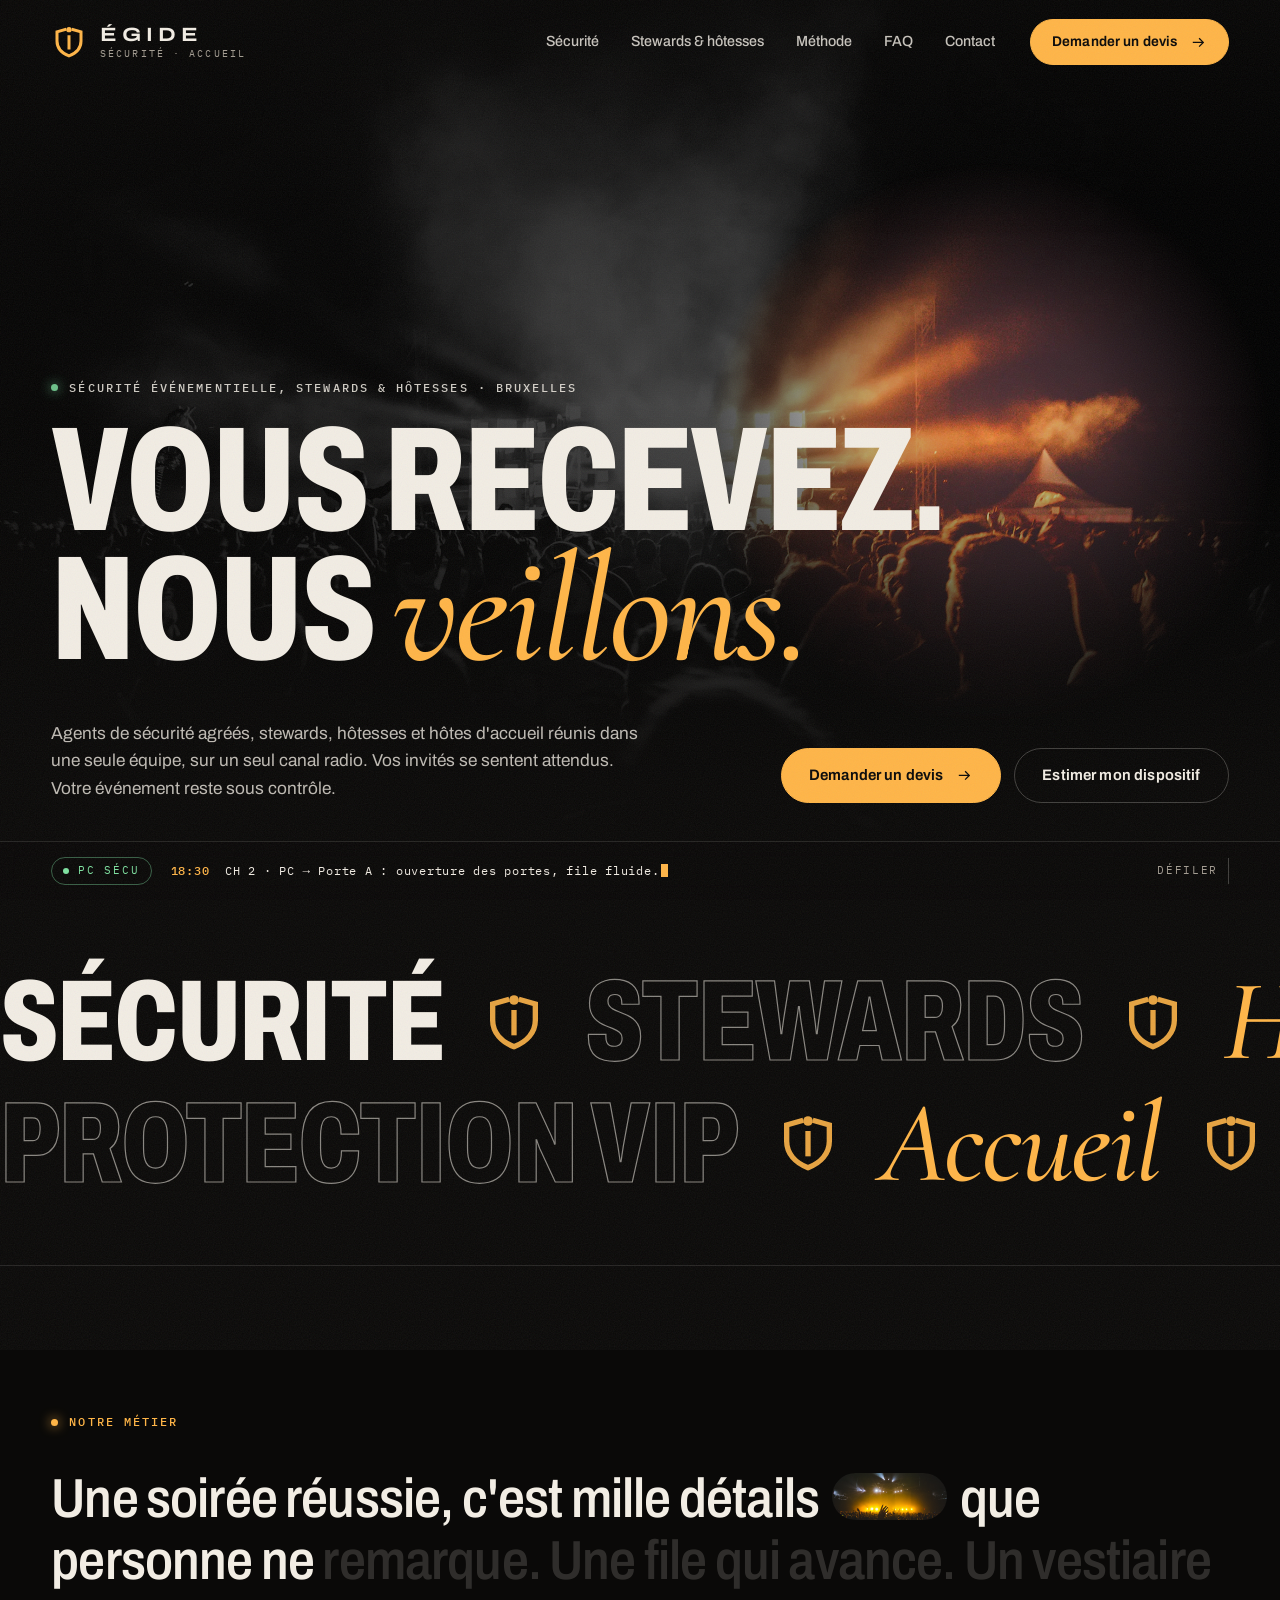
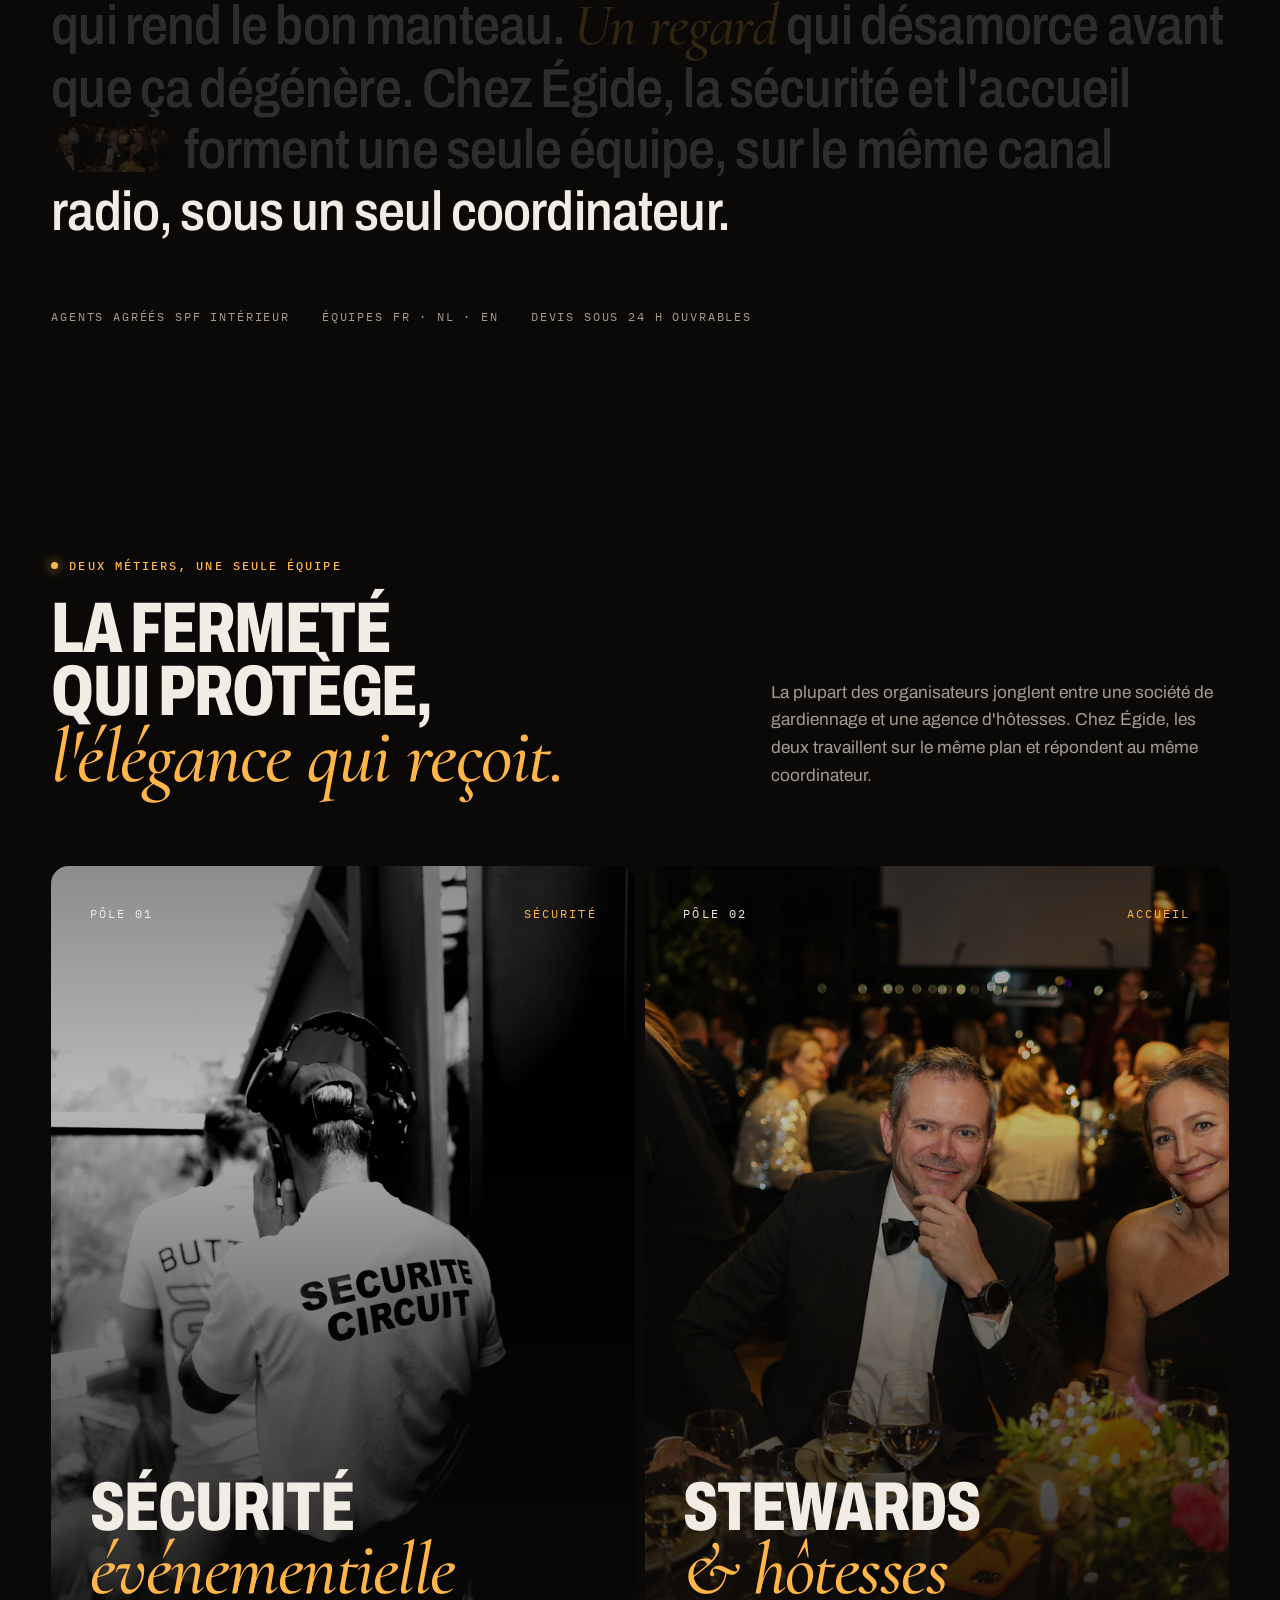
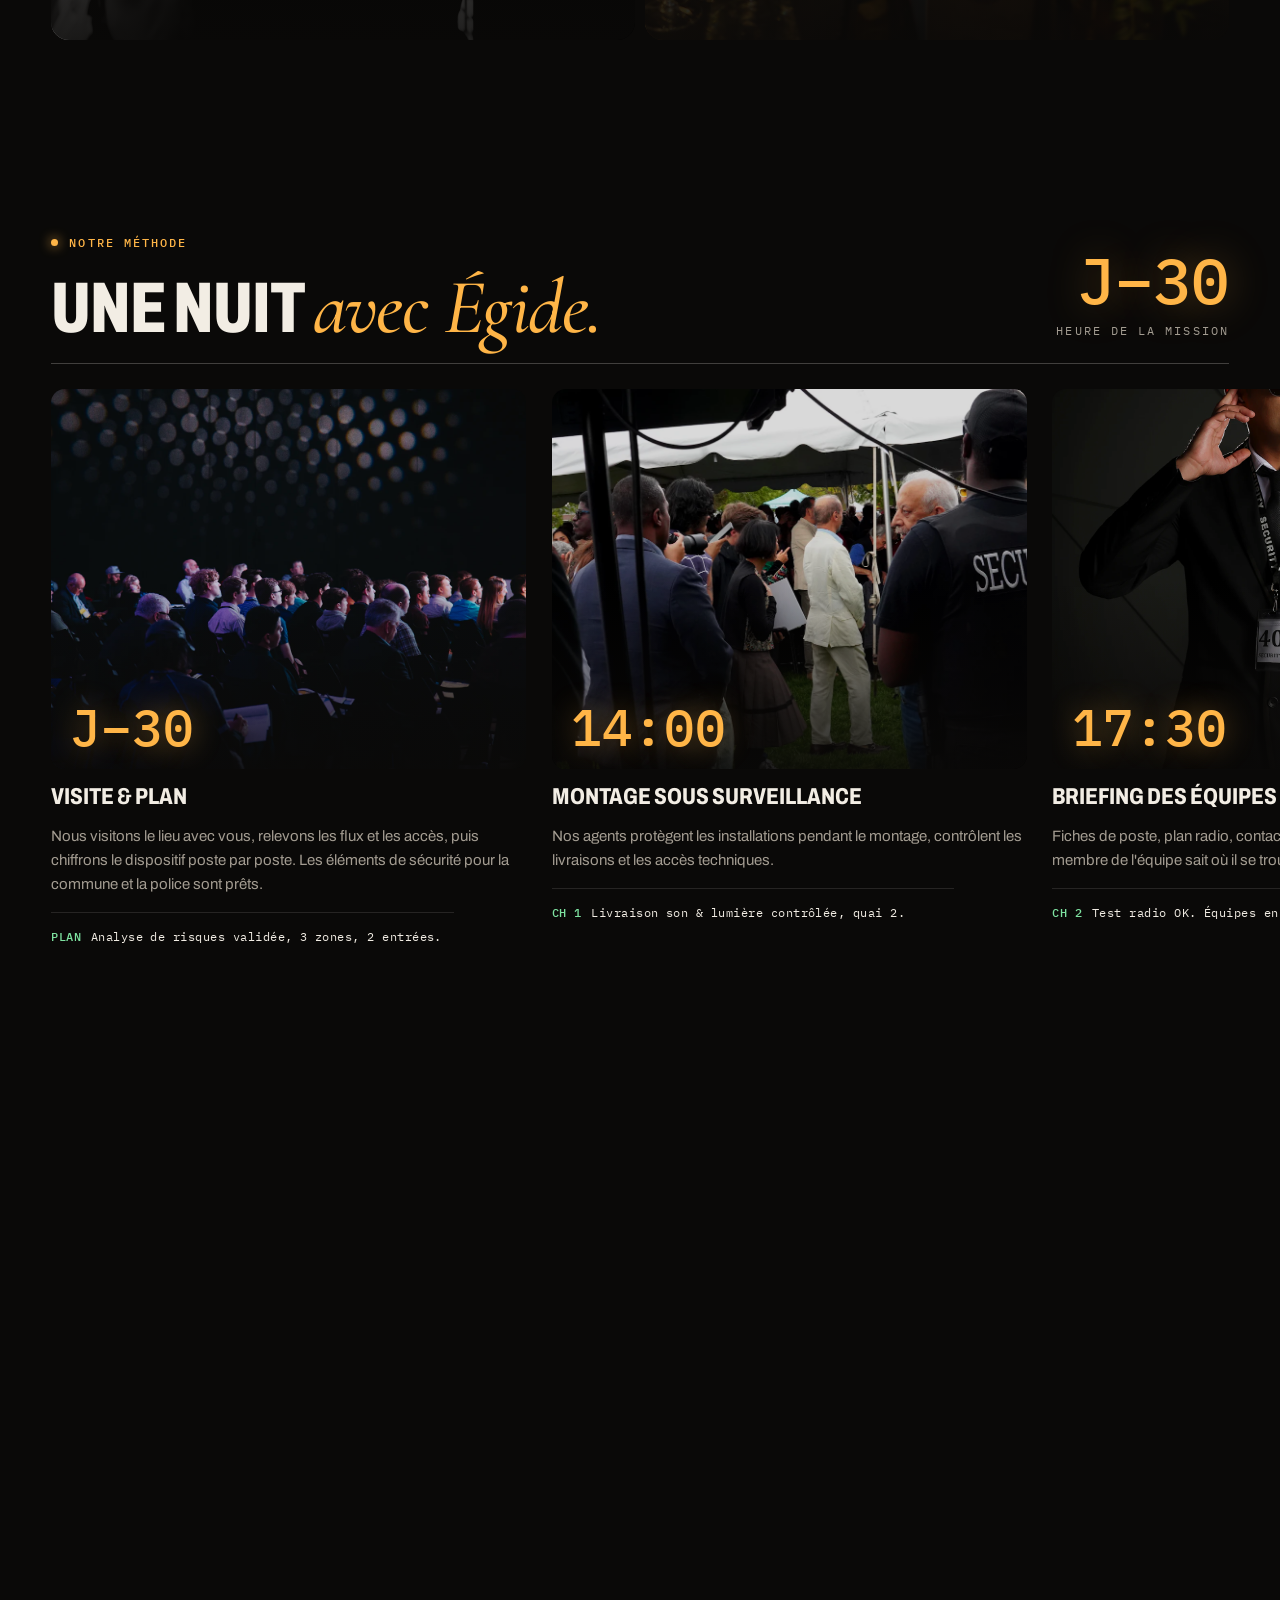
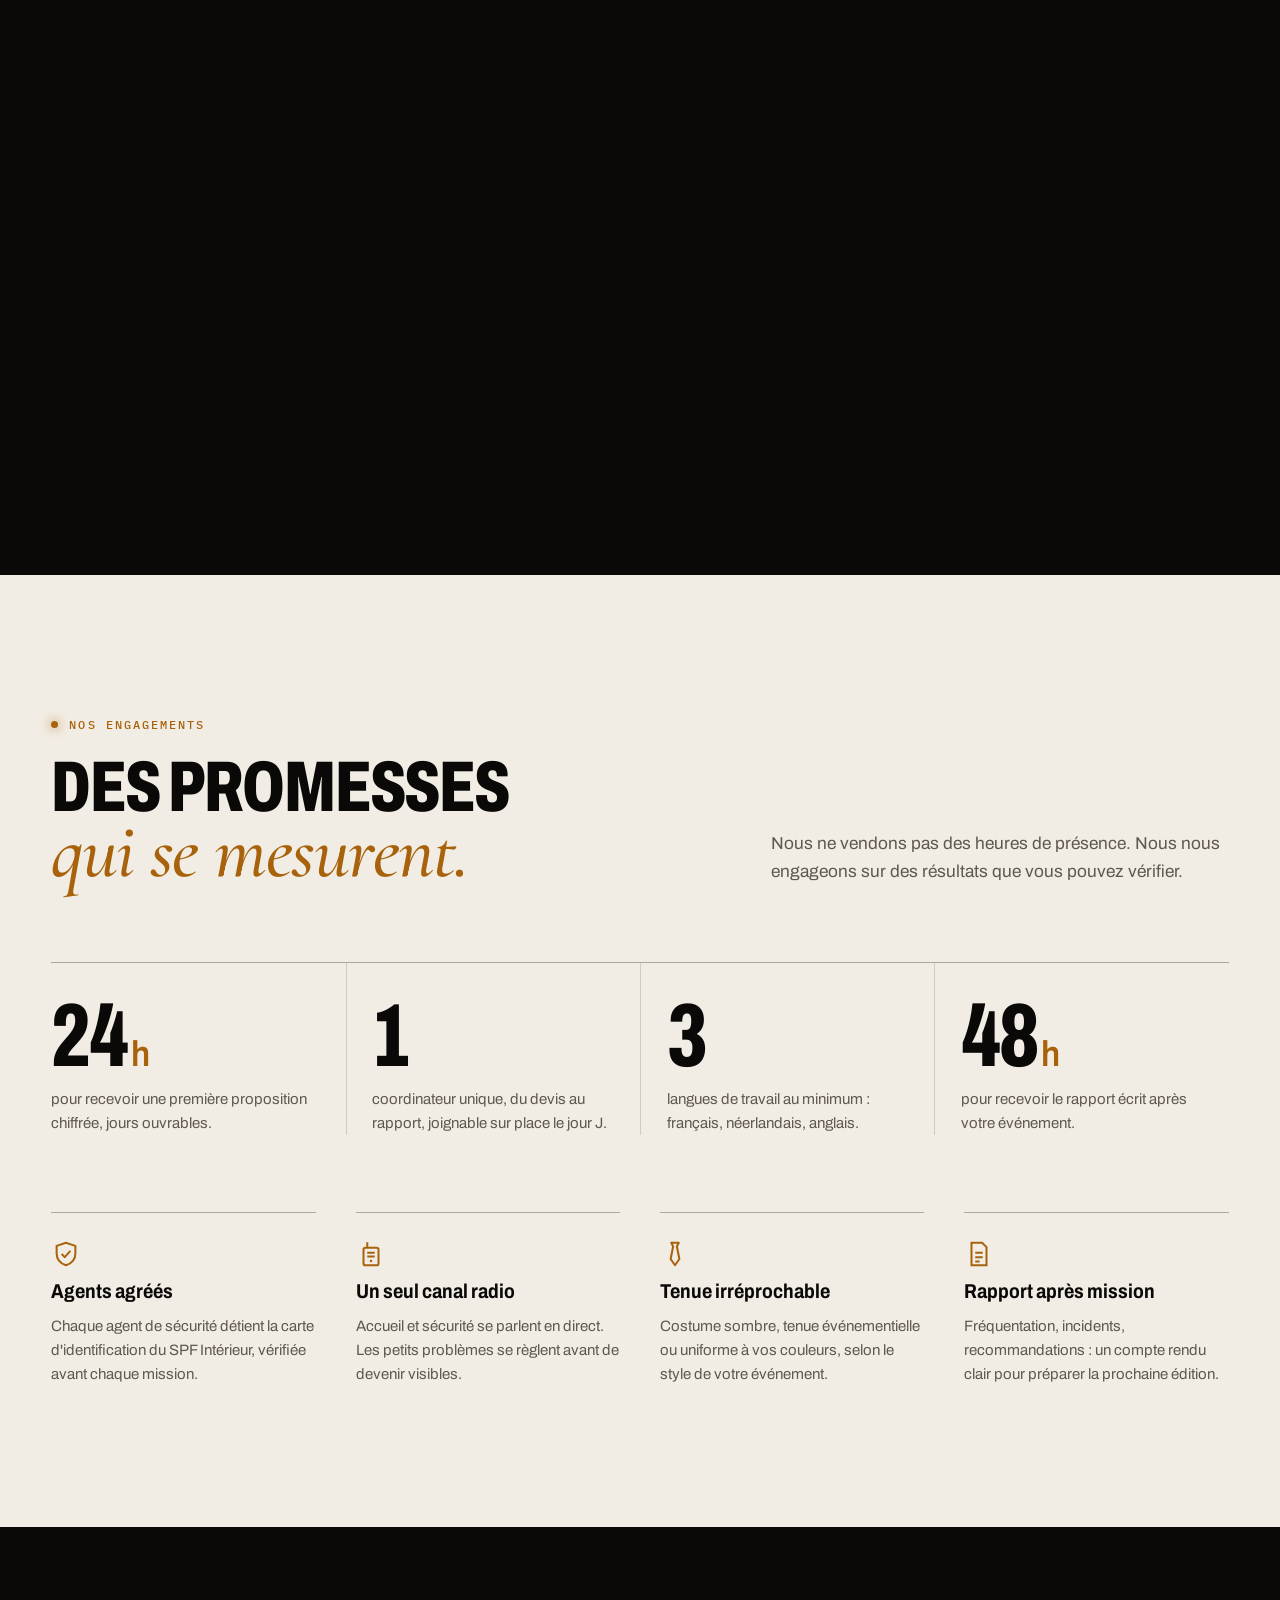
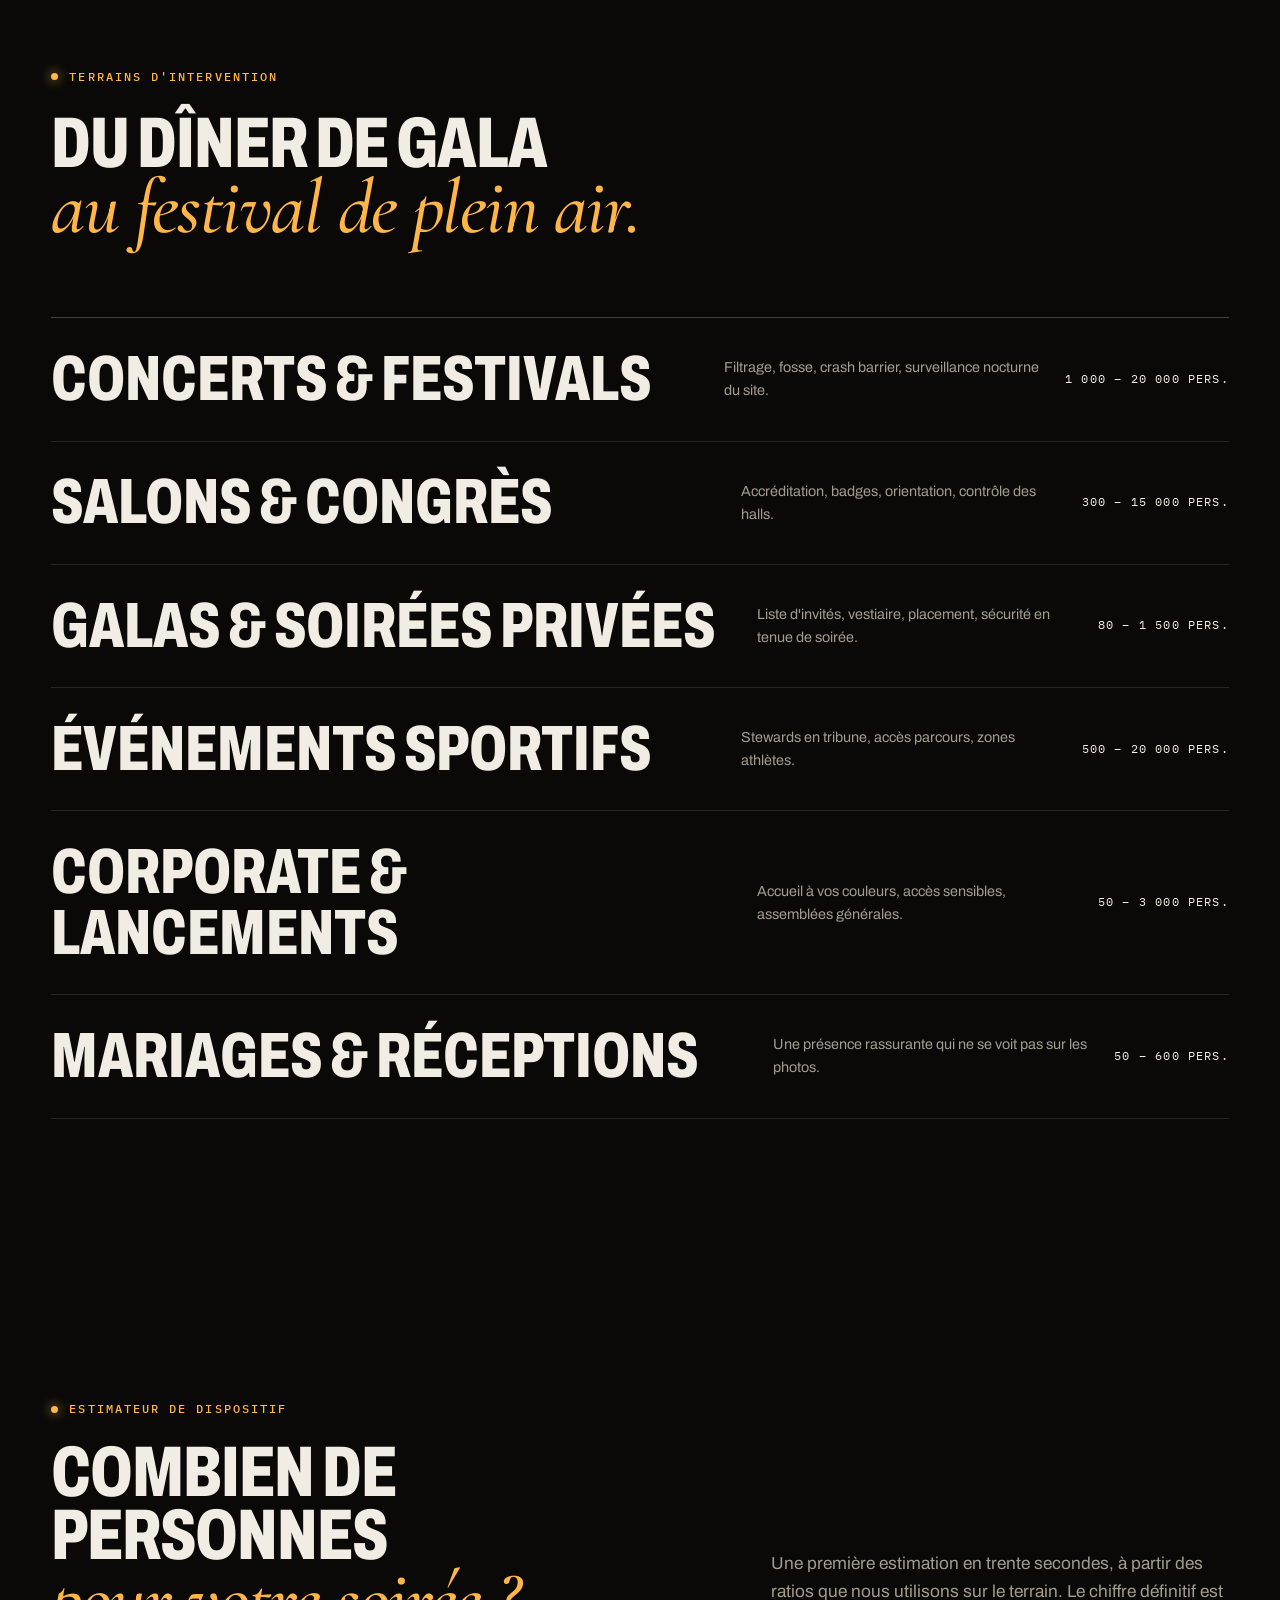
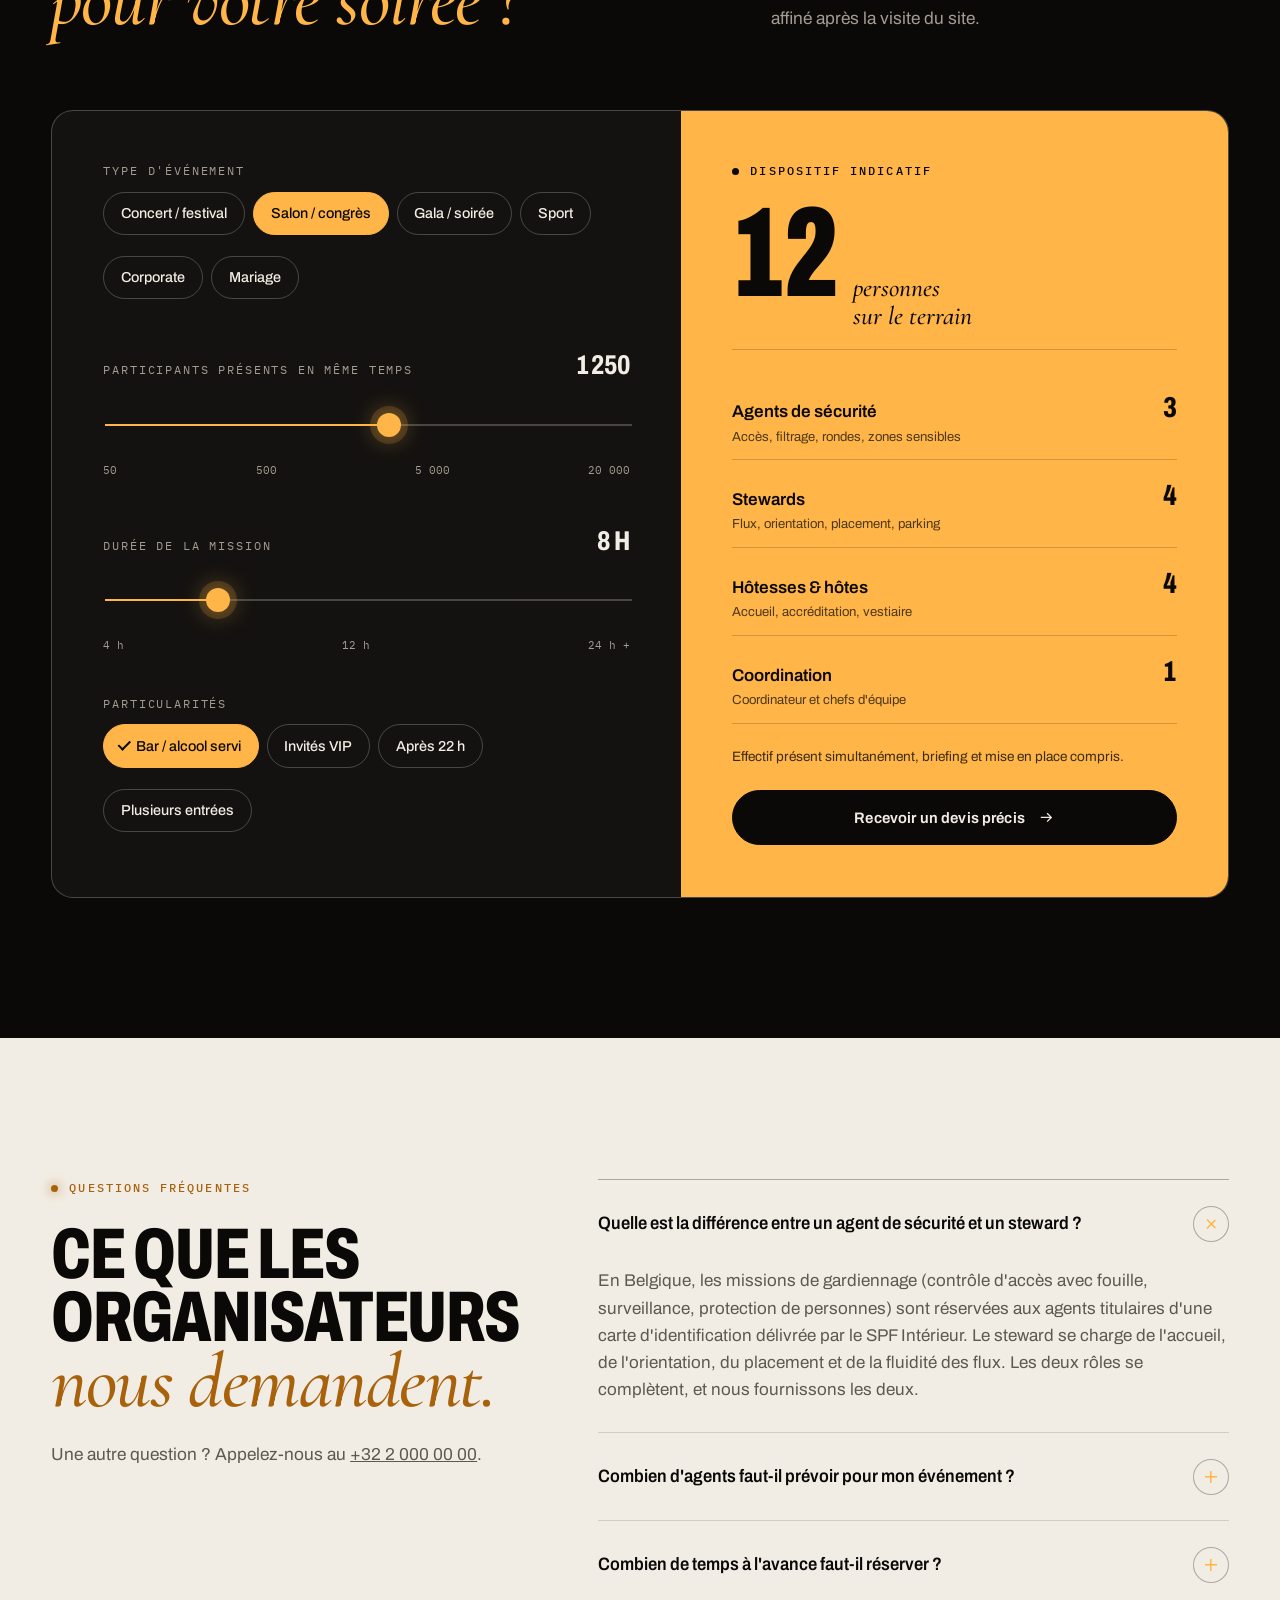
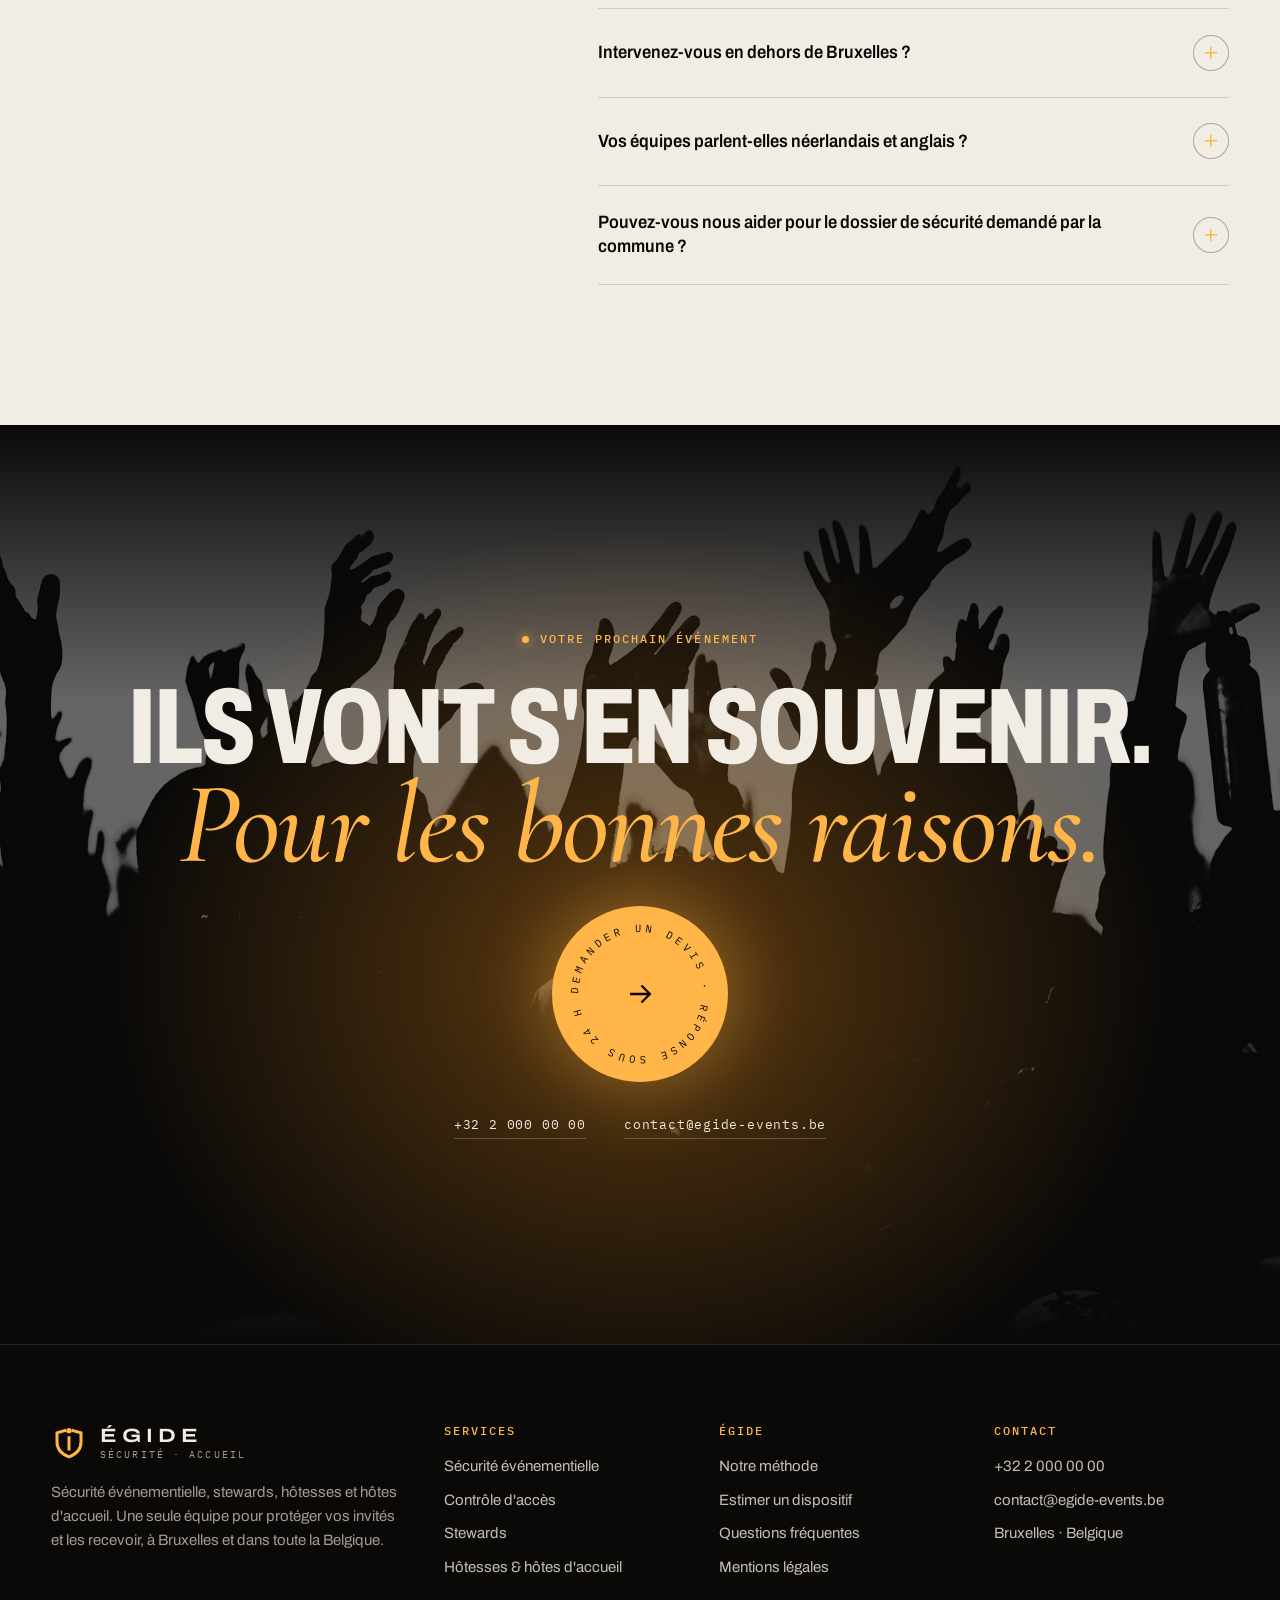
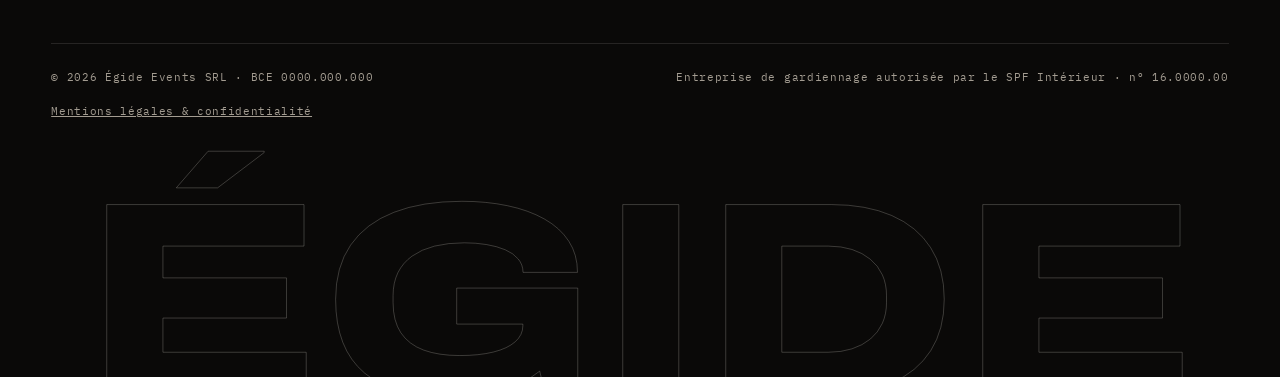
==== commit e74d4ccf: "Refonte « Nocturne » : photos, hero à faisceau lumineux et animations Nouvelle direction artistique " ====
--- a/index.html
+++ b/index.html
@@ -9,7 +9,7 @@
 <link rel="canonical" href="https://www.egide-events.be/">
 <link rel="alternate" hreflang="fr-BE" href="https://www.egide-events.be/">
 <link rel="alternate" hreflang="x-default" href="https://www.egide-events.be/">
-<meta name="theme-color" content="#0b0f18">
+<meta name="theme-color" content="#0a0908">
 <meta name="author" content="Égide Events SRL">
 <meta name="geo.region" content="BE-BRU">
 <meta name="geo.placename" content="Bruxelles">
@@ -32,6 +32,7 @@
 <link rel="apple-touch-icon" href="apple-touch-icon.png">
 <link rel="manifest" href="site.webmanifest">
 <link rel="preload" href="assets/fonts/archivo-var.woff2" as="font" type="font/woff2" crossorigin>
+<link rel="preload" as="image" href="assets/photos/hero.webp" imagesrcset="assets/photos/hero-sm.webp 1100w, assets/photos/hero.webp 2200w" imagesizes="100vw">
 <link rel="stylesheet" href="assets/css/style.css">
 <script type="application/ld+json">
 {
@@ -213,193 +214,224 @@
         <li><a href="index.html#faq">FAQ</a></li>
         <li><a href="contact.html">Contact</a></li>
       </ul>
-      <a class="btn" href="contact.html">Demander un devis <svg viewBox="0 0 24 24" fill="none" aria-hidden="true"><path d="M4 12h15m-6-6 6 6-6 6" stroke="currentColor" stroke-width="1.8"/></svg></a>
+      <a class="btn magnetic" href="contact.html">Demander un devis <svg viewBox="0 0 24 24" fill="none" aria-hidden="true"><path d="M4 12h15m-6-6 6 6-6 6" stroke="currentColor" stroke-width="1.8"/></svg></a>
     </nav>
   </div>
 </header>
 <main id="contenu">
 <section class="hero" aria-labelledby="hero-title">
-  <div class="wrap hero-grid">
-    <div class="hero-copy">
-      <span class="label">Sécurité &amp; accueil événementiel · Bruxelles</span>
-      <h1 class="display hero-title" id="hero-title">Veiller sur la foule.<br><span class="serif">Accueillir chaque invité.</span></h1>
-      <p class="lead">Égide réunit agents de sécurité agréés, stewards, hôtesses et hôtes d'accueil dans une seule équipe, coordonnée par un seul interlocuteur. Vos invités se sentent attendus. Votre événement reste sous contrôle.</p>
+  <div class="hero-media" aria-hidden="true">
+    <img class="hero-img--base" src="assets/photos/hero.webp" srcset="assets/photos/hero-sm.webp 1100w, assets/photos/hero.webp 2200w" sizes="100vw" alt="" fetchpriority="high">
+    <img class="hero-img--lit" src="assets/photos/hero.webp" srcset="assets/photos/hero-sm.webp 1100w, assets/photos/hero.webp 2200w" sizes="100vw" alt="">
+  </div>
+
+  <div class="wrap hero-content">
+    <h1 class="display hero-title" id="hero-title">
+      <span class="seo">Sécurité événementielle, stewards &amp; hôtesses · Bruxelles</span>
+      <span class="line"><span class="line-inner">Vous recevez.</span></span>
+      <span class="line"><span class="line-inner">Nous <span class="serif">veillons.</span></span></span>
+    </h1>
+    <div class="hero-foot">
+      <p class="lead">Agents de sécurité agréés, stewards, hôtesses et hôtes d'accueil réunis dans une seule équipe, sur un seul canal radio. Vos invités se sentent attendus. Votre événement reste sous contrôle.</p>
       <div class="hero-actions">
-        <a class="btn" href="contact.html">Demander un devis <svg viewBox="0 0 24 24" fill="none" aria-hidden="true"><path d="M4 12h15m-6-6 6 6-6 6" stroke="currentColor" stroke-width="1.8"/></svg></a>
-        <a class="btn btn--ghost" href="#estimateur">Estimer mon dispositif</a>
-      </div>
-      <ul class="hero-proof" aria-label="Nos garanties">
-        <li><svg viewBox="0 0 24 24" fill="none" aria-hidden="true"><path d="M12 3 4.5 5.5v6c0 4.6 3.2 8 7.5 9.5 4.3-1.5 7.5-4.9 7.5-9.5v-6L12 3Z" stroke="currentColor" stroke-width="1.6"/><path d="m8.5 12 2.5 2.5 4.5-5" stroke="currentColor" stroke-width="1.6"/></svg> Agents agréés SPF Intérieur</li>
-        <li><svg viewBox="0 0 24 24" fill="none" aria-hidden="true"><circle cx="12" cy="12" r="8.5" stroke="currentColor" stroke-width="1.6"/><path d="M12 7v5l3.5 2" stroke="currentColor" stroke-width="1.6"/></svg> Devis sous 24 h ouvrables</li>
-        <li><svg viewBox="0 0 24 24" fill="none" aria-hidden="true"><circle cx="12" cy="12" r="8.5" stroke="currentColor" stroke-width="1.6"/><path d="M3.5 12h17M12 3.5c2.5 2.6 3.5 5.4 3.5 8.5s-1 5.9-3.5 8.5c-2.5-2.6-3.5-5.4-3.5-8.5s1-5.9 3.5-8.5Z" stroke="currentColor" stroke-width="1.6"/></svg> Équipes FR · NL · EN</li>
-      </ul>
-    </div>
-
-    <div class="badge-stage" aria-hidden="true">
-      <div class="badge-ring"></div>
-      <span class="radio-tag radio-tag--a"><i>CH 2</i> PC sécu → Porte A : flux fluide</span>
-      <span class="radio-tag radio-tag--b"><i>18:30</i> Ouverture des portes</span>
-      <div class="badge-hang">
-        <div class="lanyard"></div>
-        <div class="lanyard-clip"></div>
-        <div class="badge">
-          <div class="badge-head">
-            <span class="badge-brand"><img src="assets/img/logo-mark.svg" alt="" width="22" height="22"><span>ÉGIDE</span></span>
-            <span class="badge-year">ACCRÉD. 2026</span>
-          </div>
-          <div class="badge-role">Staff</div>
-          <div class="badge-sub">Sécurité &amp; accueil</div>
-          <div class="badge-zones">
-            <span>A</span><span>B</span><span>C</span><span class="on">VIP</span><span>BST</span>
-          </div>
-          <div class="badge-meta">
-            <div>
-              <span class="badge-live">En service</span>
-              <strong>Canal 2 · PC</strong>
-            </div>
-            <div class="badge-barcode"></div>
-          </div>
-        </div>
-      </div>
-    </div>
-  </div>
-</section>
-
-<div class="status-strip">
-  <div class="wrap status-inner">
-    <span><i class="dot"></i><b>Bruxelles</b> · Wallonie · Flandre</span>
-    <span>De 50 à 20 000 personnes</span>
-    <span>Coordination <b>7 j / 7</b></span>
-    <span>Loi du 2 octobre 2017 · sécurité privée</span>
+        <a class="btn magnetic" href="contact.html">Demander un devis <svg viewBox="0 0 24 24" fill="none" aria-hidden="true"><path d="M4 12h15m-6-6 6 6-6 6" stroke="currentColor" stroke-width="1.8"/></svg></a>
+        <a class="btn btn--ghost magnetic" href="#estimateur">Estimer mon dispositif</a>
+      </div>
+    </div>
+  </div>
+
+  <div class="radio" aria-hidden="true">
+    <div class="wrap radio-inner">
+      <span class="radio-live">PC sécu</span>
+      <span class="radio-msg" id="radio-msg"><b>18:30</b>&nbsp;&nbsp;CH 2 · PC → Porte A : ouverture des portes, file fluide.</span>
+      <a class="radio-scroll" href="#manifeste" tabindex="-1">Défiler <i></i></a>
+    </div>
+  </div>
+</section>
+
+<div class="marquee" aria-hidden="true">
+  <div class="marquee-row">
+    <div class="marquee-track">
+      <span>Sécurité</span><img src="assets/img/logo-mark.svg" alt=""><span class="o">Stewards</span><img src="assets/img/logo-mark.svg" alt=""><span class="s">Hôtesses</span><img src="assets/img/logo-mark.svg" alt=""><span class="o">Contrôle d'accès</span><img src="assets/img/logo-mark.svg" alt="">
+    </div>
+    <div class="marquee-track">
+      <span>Sécurité</span><img src="assets/img/logo-mark.svg" alt=""><span class="o">Stewards</span><img src="assets/img/logo-mark.svg" alt=""><span class="s">Hôtesses</span><img src="assets/img/logo-mark.svg" alt=""><span class="o">Contrôle d'accès</span><img src="assets/img/logo-mark.svg" alt="">
+    </div>
+  </div>
+  <div class="marquee-row marquee-row--rev">
+    <div class="marquee-track">
+      <span class="o">Protection VIP</span><img src="assets/img/logo-mark.svg" alt=""><span class="s">Accueil</span><img src="assets/img/logo-mark.svg" alt=""><span>Gestion de foule</span><img src="assets/img/logo-mark.svg" alt=""><span class="o">Vestiaire</span><img src="assets/img/logo-mark.svg" alt="">
+    </div>
+    <div class="marquee-track">
+      <span class="o">Protection VIP</span><img src="assets/img/logo-mark.svg" alt=""><span class="s">Accueil</span><img src="assets/img/logo-mark.svg" alt=""><span>Gestion de foule</span><img src="assets/img/logo-mark.svg" alt=""><span class="o">Vestiaire</span><img src="assets/img/logo-mark.svg" alt="">
+    </div>
   </div>
 </div>
 
-<section class="section" id="services" aria-labelledby="services-title">
+<section class="section" id="manifeste" aria-labelledby="manifesto-title">
+  <div class="wrap">
+    <h2 class="label" id="manifesto-title">Notre métier</h2>
+    <p class="manifesto-text" style="margin-top:2.2rem">
+      Une soirée réussie, c'est mille détails <span class="pill"><img src="assets/photos/foule.webp" alt="" loading="lazy"></span> que personne ne remarque. Une file qui avance. Un vestiaire qui rend le bon manteau. <em>Un regard</em> qui désamorce avant que ça dégénère. Chez Égide, la sécurité et l'accueil <span class="pill"><img src="assets/photos/gala.webp" alt="" loading="lazy"></span> forment une seule équipe, sur le même canal radio, sous un seul coordinateur.
+    </p>
+    <div class="manifesto-sign">
+      <span>Agents agréés SPF Intérieur</span>
+      <span>Équipes FR · NL · EN</span>
+      <span>Devis sous 24 h ouvrables</span>
+    </div>
+  </div>
+</section>
+
+<section class="section section--tight" id="services" aria-labelledby="poles-title">
   <div class="wrap">
     <div class="section-head section-head--split" data-reveal>
       <div class="stack">
         <span class="label">Deux métiers, une seule équipe</span>
-        <h2 class="display h2" id="services-title">La fermeté qui protège, <span class="serif">l'élégance qui reçoit.</span></h2>
-      </div>
-      <p class="lead">La plupart des organisateurs jonglent entre une société de gardiennage et une agence d'hôtesses. Chez Égide, les deux travaillent sur le même plan, le même canal radio et sous le même coordinateur. Moins d'intermédiaires, moins de zones grises.</p>
-    </div>
-
-    <div class="pillars" data-reveal>
-      <article class="pillar pillar--night">
-        <div class="pillar-top"><span>Pôle sécurité</span><svg viewBox="0 0 40 40" fill="none" aria-hidden="true"><path d="M20 4 7 8.5v10C7 26.5 12.6 32.4 20 35c7.4-2.6 13-8.5 13-16.5v-10L20 4Z" stroke="currentColor" stroke-width="1.6"/><path d="M20 12v14M13 19h14" stroke="currentColor" stroke-width="1.6"/></svg></div>
-        <h3 class="display pillar-title">Sécurité <span class="serif">événementielle</span></h3>
-        <p>Des agents titulaires de la carte d'identification du SPF Intérieur, formés aux flux de foule et à la désescalade. Présents là où il le faut, discrets partout ailleurs.</p>
-        <ul class="pillar-list">
-          <li>Contrôle d'accès &amp; filtrage</li>
-          <li>Gestion de foule</li>
-          <li>Surveillance des installations</li>
-          <li>Protection VIP</li>
-          <li>Plan de sécurité</li>
-          <li>PC sécurité &amp; radio</li>
-        </ul>
-        <a class="link-arrow" href="securite-evenementielle.html">Découvrir le pôle sécurité <svg viewBox="0 0 24 24" fill="none" aria-hidden="true"><path d="M4 12h15m-6-6 6 6-6 6" stroke="currentColor" stroke-width="1.8"/></svg></a>
+        <h2 class="display h2" id="poles-title">La fermeté qui protège, <span class="serif">l'élégance qui reçoit.</span></h2>
+      </div>
+      <p class="lead">La plupart des organisateurs jonglent entre une société de gardiennage et une agence d'hôtesses. Chez Égide, les deux travaillent sur le même plan et répondent au même coordinateur.</p>
+    </div>
+
+    <div class="poles" data-reveal>
+      <article class="pole pole--sec" data-cursor="view">
+        <img class="pole-bg" src="assets/photos/securite.webp" alt="Agent de sécurité de dos, t-shirt « Sécurité circuit », casque radio sur les oreilles" loading="lazy">
+        <div class="pole-top"><span>Pôle 01</span><span>Sécurité</span></div>
+        <h3 class="display pole-title">Sécurité<br><span class="serif">événementielle</span></h3>
+        <div class="pole-body"><div>
+          <p>Des agents titulaires de la carte d'identification du SPF Intérieur, formés aux flux de foule et à la désescalade. Présents là où il le faut, discrets partout ailleurs.</p>
+          <ul class="pole-tags">
+            <li>Contrôle d'accès</li><li>Gestion de foule</li><li>Surveillance de nuit</li><li>Protection VIP</li><li>Plan de sécurité</li><li>PC radio</li>
+          </ul>
+          <a class="btn" href="securite-evenementielle.html">Découvrir le pôle sécurité <svg viewBox="0 0 24 24" fill="none" aria-hidden="true"><path d="M4 12h15m-6-6 6 6-6 6" stroke="currentColor" stroke-width="1.8"/></svg></a>
+        </div></div>
       </article>
-      <article class="pillar pillar--day">
-        <div class="pillar-top"><span>Pôle accueil</span><svg viewBox="0 0 40 40" fill="none" aria-hidden="true"><circle cx="20" cy="11" r="5" stroke="currentColor" stroke-width="1.6"/><path d="M9 35c1.2-7 5.2-11 11-11s9.8 4 11 11" stroke="currentColor" stroke-width="1.6"/><path d="m16 24 4 5 4-5" stroke="currentColor" stroke-width="1.6"/></svg></div>
-        <h3 class="display pillar-title">Stewards <span class="serif">&amp; hôtesses</span></h3>
-        <p>Stewards, hôtesses et hôtes d'accueil sélectionnés pour leur aisance, leurs langues et leur sens du détail. Briefés sur votre marque, votre public et votre programme.</p>
-        <ul class="pillar-list">
-          <li>Accueil &amp; accréditation</li>
-          <li>Orientation &amp; placement</li>
-          <li>Vestiaire</li>
-          <li>Protocole VIP</li>
-          <li>Stewards de flux &amp; parking</li>
-          <li>Runners &amp; backstage</li>
-        </ul>
-        <a class="link-arrow" href="stewards-hotesses.html">Découvrir le pôle accueil <svg viewBox="0 0 24 24" fill="none" aria-hidden="true"><path d="M4 12h15m-6-6 6 6-6 6" stroke="currentColor" stroke-width="1.8"/></svg></a>
+      <article class="pole pole--host" data-cursor="view">
+        <img class="pole-bg" src="assets/photos/gala.webp" alt="Invités en tenue de soirée à une table de gala" loading="lazy">
+        <div class="pole-top"><span>Pôle 02</span><span>Accueil</span></div>
+        <h3 class="display pole-title">Stewards<br><span class="serif">&amp; hôtesses</span></h3>
+        <div class="pole-body"><div>
+          <p>Stewards, hôtesses et hôtes d'accueil choisis pour leur aisance, leurs langues et leur sens du détail. Briefés sur votre marque, votre public et votre programme.</p>
+          <ul class="pole-tags">
+            <li>Accueil &amp; badges</li><li>Orientation</li><li>Vestiaire</li><li>Protocole VIP</li><li>Placement</li><li>Backstage</li>
+          </ul>
+          <a class="btn" href="stewards-hotesses.html">Découvrir le pôle accueil <svg viewBox="0 0 24 24" fill="none" aria-hidden="true"><path d="M4 12h15m-6-6 6 6-6 6" stroke="currentColor" stroke-width="1.8"/></svg></a>
+        </div></div>
       </article>
     </div>
   </div>
 </section>
 
-<section class="section section--tight" aria-labelledby="events-title">
+<section class="section night" id="methode" aria-labelledby="night-title">
+  <div class="wrap">
+    <div class="night-head">
+      <div class="stack">
+        <span class="label">Notre méthode</span>
+        <h2 class="display h2" id="night-title">Une nuit <span class="serif">avec Égide.</span></h2>
+      </div>
+      <div class="night-clock" aria-hidden="true"><strong>14:00</strong><span>Heure de la mission</span></div>
+    </div>
+    <div class="night-progress" aria-hidden="true"><i></i></div>
+  </div>
+  <div class="night-viewport">
+    <ol class="night-track">
+      <li class="night-card" data-time="J−30">
+        <figure><img src="assets/photos/congres.webp" alt="Salle de conférence pendant une présentation" loading="lazy"><span class="night-time">J−30</span></figure>
+        <h3>Visite &amp; plan</h3>
+        <p>Nous visitons le lieu avec vous, relevons les flux et les accès, puis chiffrons le dispositif poste par poste. Les éléments de sécurité pour la commune et la police sont prêts.</p>
+        <p class="radio-line"><b>PLAN</b> Analyse de risques validée, 3 zones, 2 entrées.</p>
+      </li>
+      <li class="night-card" data-time="14:00">
+        <figure><img src="assets/photos/tente.webp" alt="Agent de sécurité surveillant un rassemblement sous une tente" loading="lazy"><span class="night-time">14:00</span></figure>
+        <h3>Montage sous surveillance</h3>
+        <p>Nos agents protègent les installations pendant le montage, contrôlent les livraisons et les accès techniques.</p>
+        <p class="radio-line"><b>CH 1</b> Livraison son &amp; lumière contrôlée, quai 2.</p>
+      </li>
+      <li class="night-card" data-time="17:30">
+        <figure><img src="assets/photos/vip.webp" alt="Agent en costume sombre avec oreillette et badge" loading="lazy"><span class="night-time">17:30</span></figure>
+        <h3>Briefing des équipes</h3>
+        <p>Fiches de poste, plan radio, contacts clés, consignes VIP. Chaque membre de l'équipe sait où il se trouve et pourquoi.</p>
+        <p class="radio-line"><b>CH 2</b> Test radio OK. Équipes en place à 18:15.</p>
+      </li>
+      <li class="night-card" data-time="18:30">
+        <figure><img src="assets/photos/file.webp" alt="File d'attente de visiteurs le long d'un mur" loading="lazy"><span class="night-time">18:30</span></figure>
+        <h3>Ouverture des portes</h3>
+        <p>Contrôle des billets et des sacs, files dimensionnées, stewards pour orienter. Personne n'attend plus que nécessaire.</p>
+        <p class="radio-line"><b>CH 2</b> Porte A : 1 240 entrées, file fluide.</p>
+      </li>
+      <li class="night-card" data-time="19:00">
+        <figure><img src="assets/photos/smoking.webp" alt="Invité en smoking tenant une coupe de champagne" loading="lazy"><span class="night-time">19:00</span></figure>
+        <h3>Accueil des invités</h3>
+        <p>Hôtesses à l'enregistrement, badges, vestiaire, accompagnement des invités VIP jusqu'à leur place.</p>
+        <p class="radio-line"><b>CH 3</b> 640 invités enregistrés, vestiaire à 40 %.</p>
+      </li>
+      <li class="night-card" data-time="21:30">
+        <figure><img src="assets/photos/foule.webp" alt="Foule les bras levés devant une scène éclairée en jaune" loading="lazy"><span class="night-time">21:30</span></figure>
+        <h3>Pic d'affluence</h3>
+        <p>Le coordinateur redéploie les équipes depuis le PC sécurité : fosse, bars, sanitaires. Les renforts arrivent avant les files.</p>
+        <p class="radio-line"><b>CH 2</b> Fosse : densité stable, +2 agents côté bar.</p>
+      </li>
+      <li class="night-card" data-time="00:30">
+        <figure><img src="assets/photos/confettis.webp" alt="Pluie de confettis au-dessus d'une foule de concert" loading="lazy"><span class="night-time">00:30</span></figure>
+        <h3>Sortie en douceur</h3>
+        <p>Sorties ouvertes par étapes, vestiaire renforcé, parking et dépose-minute encadrés. La soirée se termine aussi bien qu'elle a commencé.</p>
+        <p class="radio-line"><b>CH 2</b> Sorties B et C ouvertes, parking fluide.</p>
+      </li>
+      <li class="night-card night-card--end" data-time="J+2">
+        <span class="label">J + 2</span>
+        <h3 class="display">Le rapport <span class="serif">sur votre bureau.</span></h3>
+        <p>Fréquentation, incidents, interventions et recommandations pour la prochaine édition, en un document clair.</p>
+        <a class="btn" href="contact.html">Planifier ma soirée <svg viewBox="0 0 24 24" fill="none" aria-hidden="true"><path d="M4 12h15m-6-6 6 6-6 6" stroke="currentColor" stroke-width="1.8"/></svg></a>
+      </li>
+    </ol>
+  </div>
+</section>
+
+<section class="section paper" aria-labelledby="figures-title">
+  <div class="wrap">
+    <div class="section-head section-head--split" data-reveal>
+      <div class="stack">
+        <span class="label">Nos engagements</span>
+        <h2 class="display h2" id="figures-title">Des promesses <span class="serif">qui se mesurent.</span></h2>
+      </div>
+      <p class="lead">Nous ne vendons pas des heures de présence. Nous nous engageons sur des résultats que vous pouvez vérifier.</p>
+    </div>
+    <div class="figures" data-reveal>
+      <div class="figure"><strong><span data-count="24">24</span><small>h</small></strong><p>pour recevoir une première proposition chiffrée, jours ouvrables.</p></div>
+      <div class="figure"><strong><span data-count="1">1</span></strong><p>coordinateur unique, du devis au rapport, joignable sur place le jour J.</p></div>
+      <div class="figure"><strong><span data-count="3">3</span></strong><p>langues de travail au minimum : français, néerlandais, anglais.</p></div>
+      <div class="figure"><strong><span data-count="48">48</span><small>h</small></strong><p>pour recevoir le rapport écrit après votre événement.</p></div>
+    </div>
+    <div class="commitments" style="margin-top:clamp(3rem,6vw,5rem)" data-reveal>
+      <div class="commitment"><svg viewBox="0 0 24 24" fill="none" aria-hidden="true"><path d="M12 3 4.5 5.5v6c0 4.6 3.2 8 7.5 9.5 4.3-1.5 7.5-4.9 7.5-9.5v-6L12 3Z" stroke="currentColor" stroke-width="1.6"/><path d="m8.5 12 2.5 2.5 4.5-5" stroke="currentColor" stroke-width="1.6"/></svg><h3>Agents agréés</h3><p>Chaque agent de sécurité détient la carte d'identification du SPF Intérieur, vérifiée avant chaque mission.</p></div>
+      <div class="commitment"><svg viewBox="0 0 24 24" fill="none" aria-hidden="true"><rect x="6" y="7" width="12" height="14" rx="1.5" stroke="currentColor" stroke-width="1.6"/><path d="M9 7V2.5M9 11h6M9 14h6" stroke="currentColor" stroke-width="1.6"/><circle cx="12" cy="17.5" r="1" fill="currentColor"/></svg><h3>Un seul canal radio</h3><p>Accueil et sécurité se parlent en direct. Les petits problèmes se règlent avant de devenir visibles.</p></div>
+      <div class="commitment"><svg viewBox="0 0 24 24" fill="none" aria-hidden="true"><path d="M9 3h6l-1.5 3 2 10L12 21l-3.5-5 2-10L9 3Z" stroke="currentColor" stroke-width="1.6" stroke-linejoin="round"/></svg><h3>Tenue irréprochable</h3><p>Costume sombre, tenue événementielle ou uniforme à vos couleurs, selon le style de votre événement.</p></div>
+      <div class="commitment"><svg viewBox="0 0 24 24" fill="none" aria-hidden="true"><path d="M6 3h8.5L18 6.5V21H6V3Z" stroke="currentColor" stroke-width="1.6"/><path d="M9 11h6M9 14.5h6M9 18h3.5" stroke="currentColor" stroke-width="1.6"/></svg><h3>Rapport après mission</h3><p>Fréquentation, incidents, recommandations : un compte rendu clair pour préparer la prochaine édition.</p></div>
+    </div>
+  </div>
+</section>
+
+<section class="section" aria-labelledby="venues-title">
   <div class="wrap">
     <div class="section-head" data-reveal>
       <span class="label">Terrains d'intervention</span>
-      <h2 class="display h2" id="events-title">Du dîner de gala <span class="serif">au festival de plein air.</span></h2>
-    </div>
-    <div class="events" data-reveal>
-      <article class="event">
-        <svg viewBox="0 0 44 44" fill="none" aria-hidden="true"><path d="M4 38h36M8 38V20l14-9 14 9v18" stroke="currentColor" stroke-width="1.6"/><path d="M15 38v-9h14v9" stroke="currentColor" stroke-width="1.6"/><path d="M22 4v7M14 7l2 4M30 7l-2 4" stroke="currentColor" stroke-width="1.6"/></svg>
-        <h3 class="h3">Concerts &amp; festivals</h3>
-        <p>Filtrage aux entrées, fosse et crash barrier, gestion des flux entre scènes, surveillance nocturne du site.</p>
-        <span class="event-scale">1 000 – 20 000 pers.</span>
-      </article>
-      <article class="event">
-        <svg viewBox="0 0 44 44" fill="none" aria-hidden="true"><rect x="5" y="10" width="15" height="12" stroke="currentColor" stroke-width="1.6"/><rect x="24" y="10" width="15" height="12" stroke="currentColor" stroke-width="1.6"/><rect x="5" y="26" width="15" height="12" stroke="currentColor" stroke-width="1.6"/><rect x="24" y="26" width="15" height="12" stroke="currentColor" stroke-width="1.6"/><path d="M5 6h34" stroke="currentColor" stroke-width="1.6"/></svg>
-        <h3 class="h3">Salons &amp; congrès</h3>
-        <p>Accréditation, badges, orientation des visiteurs, contrôle des halls et des zones exposants pendant le montage.</p>
-        <span class="event-scale">300 – 15 000 pers.</span>
-      </article>
-      <article class="event">
-        <svg viewBox="0 0 44 44" fill="none" aria-hidden="true"><path d="M13 5h10l-1 9a4 4 0 0 1-8 0l-1-9ZM18 18v16M13 38h10" stroke="currentColor" stroke-width="1.6"/><path d="M26 9h8l-.8 7a3.2 3.2 0 0 1-6.4 0L26 9ZM30 19.5V34M26.5 38h7" stroke="currentColor" stroke-width="1.6"/></svg>
-        <h3 class="h3">Galas &amp; soirées privées</h3>
-        <p>Liste d'invités, vestiaire, placement à table, sécurité discrète en tenue de soirée et accompagnement des personnalités.</p>
-        <span class="event-scale">80 – 1 500 pers.</span>
-      </article>
-      <article class="event">
-        <svg viewBox="0 0 44 44" fill="none" aria-hidden="true"><ellipse cx="22" cy="24" rx="18" ry="11" stroke="currentColor" stroke-width="1.6"/><ellipse cx="22" cy="24" rx="9" ry="5" stroke="currentColor" stroke-width="1.6"/><path d="M22 13v22M6 8v8M38 8v8" stroke="currentColor" stroke-width="1.6"/></svg>
-        <h3 class="h3">Événements sportifs</h3>
-        <p>Stewards en tribune, placement, gestion des accès parcours, zones athlètes et coordination avec les secours.</p>
-        <span class="event-scale">500 – 20 000 pers.</span>
-      </article>
-      <article class="event">
-        <svg viewBox="0 0 44 44" fill="none" aria-hidden="true"><path d="M8 39V9h18v30M26 17h10v22M4 39h36" stroke="currentColor" stroke-width="1.6"/><path d="M13 15h3M19 15h3M13 21h3M19 21h3M13 27h3M19 27h3M30 23h2M30 29h2" stroke="currentColor" stroke-width="1.6"/></svg>
-        <h3 class="h3">Corporate &amp; lancements</h3>
-        <p>Conventions, lancements de produit, assemblées générales : accueil à vos couleurs et contrôle des accès sensibles.</p>
-        <span class="event-scale">50 – 3 000 pers.</span>
-      </article>
-      <article class="event">
-        <svg viewBox="0 0 44 44" fill="none" aria-hidden="true"><path d="M14 8h16l6 8-14 20L8 16l6-8Z" stroke="currentColor" stroke-width="1.6" stroke-linejoin="round"/><path d="M8 16h28M18 8l-2 8 6 20 6-20-2-8" stroke="currentColor" stroke-width="1.6" stroke-linejoin="round"/></svg>
-        <h3 class="h3">Mariages &amp; réceptions</h3>
-        <p>Une présence rassurante qui ne se voit pas sur les photos : parking, accueil des invités, protection des cadeaux et du lieu.</p>
-        <span class="event-scale">50 – 600 pers.</span>
-      </article>
-    </div>
-  </div>
-</section>
-
-<section class="section paper" id="methode" aria-labelledby="method-title">
-  <div class="wrap">
-    <div class="section-head section-head--split" data-reveal>
-      <div class="stack">
-        <span class="label">Notre méthode</span>
-        <h2 class="display h2" id="method-title">Un événement réussi <span class="serif">se prépare en amont.</span></h2>
-      </div>
-      <p class="lead">Chaque mission suit la même feuille de route, du premier appel au rapport final. Vous savez à tout moment qui fait quoi, où et quand.</p>
-    </div>
-    <ol class="runsheet" data-reveal>
-      <li class="run">
-        <span class="run-time">J − 30</span>
-        <h3>Brief &amp; visite du site</h3>
-        <p>Nous rencontrons votre équipe sur le lieu. Plans, capacité, accès, horaires, public attendu : nous relevons tout ce qui influence le dispositif.</p>
-      </li>
-      <li class="run">
-        <span class="run-time">J − 21</span>
-        <h3>Analyse de risques &amp; plan</h3>
-        <p>Nous chiffrons le dispositif poste par poste et préparons les éléments de sécurité demandés par la commune, la zone de police et les services de secours.</p>
-      </li>
-      <li class="run">
-        <span class="run-time">J − 7</span>
-        <h3>Sélection &amp; briefing</h3>
-        <p>Nous choisissons les profils (langues, expérience, tenue), rédigeons les fiches de poste et le plan radio, puis briefons chaque membre de l'équipe.</p>
-      </li>
-      <li class="run run--live">
-        <span class="run-time">Jour J</span>
-        <h3>Coordination en direct</h3>
-        <p>Un coordinateur dirige le PC sécurité sur un canal radio dédié. Il fait le point avec vous à chaque temps fort : ouverture, pic d'affluence, clôture.</p>
-      </li>
-      <li class="run">
-        <span class="run-time">J + 2</span>
-        <h3>Rapport &amp; débriefing</h3>
-        <p>Vous recevez un rapport écrit : fréquentation, incidents, interventions, recommandations pour la prochaine édition.</p>
-      </li>
-    </ol>
+      <h2 class="display h2" id="venues-title">Du dîner de gala <span class="serif">au festival de plein air.</span></h2>
+    </div>
+    <ul class="venues">
+      <li class="venue"><span class="venue-thumb"><img src="assets/photos/festival.webp" alt="" loading="lazy"></span><h3>Concerts &amp; festivals</h3><p>Filtrage, fosse, crash barrier, surveillance nocturne du site.</p><span class="venue-scale">1 000 – 20 000 pers.</span></li>
+      <li class="venue"><span class="venue-thumb"><img src="assets/photos/salon.webp" alt="" loading="lazy"></span><h3>Salons &amp; congrès</h3><p>Accréditation, badges, orientation, contrôle des halls.</p><span class="venue-scale">300 – 15 000 pers.</span></li>
+      <li class="venue"><span class="venue-thumb"><img src="assets/photos/table.webp" alt="" loading="lazy"></span><h3>Galas &amp; soirées privées</h3><p>Liste d'invités, vestiaire, placement, sécurité en tenue de soirée.</p><span class="venue-scale">80 – 1 500 pers.</span></li>
+      <li class="venue"><span class="venue-thumb"><img src="assets/photos/stade.webp" alt="" loading="lazy"></span><h3>Événements sportifs</h3><p>Stewards en tribune, accès parcours, zones athlètes.</p><span class="venue-scale">500 – 20 000 pers.</span></li>
+      <li class="venue"><span class="venue-thumb"><img src="assets/photos/soiree.webp" alt="" loading="lazy"></span><h3>Corporate &amp; lancements</h3><p>Accueil à vos couleurs, accès sensibles, assemblées générales.</p><span class="venue-scale">50 – 3 000 pers.</span></li>
+      <li class="venue"><span class="venue-thumb"><img src="assets/photos/gala.webp" alt="" loading="lazy"></span><h3>Mariages &amp; réceptions</h3><p>Une présence rassurante qui ne se voit pas sur les photos.</p><span class="venue-scale">50 – 600 pers.</span></li>
+    </ul>
+    <div class="venue-preview" aria-hidden="true">
+      <img src="assets/photos/festival.webp" alt="" loading="lazy">
+      <img src="assets/photos/salon.webp" alt="" loading="lazy">
+      <img src="assets/photos/table.webp" alt="" loading="lazy">
+      <img src="assets/photos/stade.webp" alt="" loading="lazy">
+      <img src="assets/photos/soiree.webp" alt="" loading="lazy">
+      <img src="assets/photos/gala.webp" alt="" loading="lazy">
+    </div>
   </div>
 </section>
 
@@ -408,7 +440,7 @@
     <div class="section-head section-head--split" data-reveal>
       <div class="stack">
         <span class="label">Estimateur de dispositif</span>
-        <h2 class="display h2" id="est-title">Combien de personnes <span class="serif">pour votre événement ?</span></h2>
+        <h2 class="display h2" id="est-title">Combien de personnes <span class="serif">pour votre soirée ?</span></h2>
       </div>
       <p class="lead">Une première estimation en trente secondes, à partir des ratios que nous utilisons sur le terrain. Le chiffre définitif est affiné après la visite du site.</p>
     </div>
@@ -426,19 +458,16 @@
             <label class="chip"><input type="radio" name="est-type" id="est-t-mariage" value="mariage"><span>Mariage</span></label>
           </div>
         </fieldset>
-
         <div class="field">
           <label class="field-label" for="est-guests">Participants présents en même temps <output id="est-guests-out" for="est-guests">1 200</output></label>
           <input type="range" id="est-guests" min="0" max="100" step="1" value="54">
           <div class="range-scale" aria-hidden="true"><span>50</span><span>500</span><span>5 000</span><span>20 000</span></div>
         </div>
-
         <div class="field">
           <label class="field-label" for="est-hours">Durée de la mission <output id="est-hours-out" for="est-hours">8 h</output></label>
           <input type="range" id="est-hours" min="4" max="24" step="1" value="8">
           <div class="range-scale" aria-hidden="true"><span>4 h</span><span>12 h</span><span>24 h +</span></div>
         </div>
-
         <fieldset class="field">
           <legend class="field-label">Particularités</legend>
           <div class="chips">
@@ -452,7 +481,7 @@
 
       <div class="est-result" aria-live="polite">
         <span class="label">Dispositif indicatif</span>
-        <div class="est-total"><strong id="est-total">17</strong><span>personnes sur le terrain</span></div>
+        <div class="est-total"><strong id="est-total">17</strong><span>personnes<br>sur le terrain</span></div>
         <ul class="est-lines">
           <li><span>Agents de sécurité<small>Accès, filtrage, rondes, zones sensibles</small></span><b id="est-sec">3</b></li>
           <li><span>Stewards<small>Flux, orientation, placement, parking</small></span><b id="est-stew">4</b></li>
@@ -466,39 +495,7 @@
   </div>
 </section>
 
-<section class="section paper" aria-labelledby="promise-title">
-  <div class="wrap">
-    <h2 class="sr-only" id="promise-title">Nos engagements</h2>
-    <blockquote data-reveal>
-      <p class="quote">« La meilleure sécurité est celle que vos invités remarquent à peine. Le meilleur accueil, celui dont ils se souviennent. »</p>
-      <footer class="quote-by">L'équipe Égide</footer>
-    </blockquote>
-    <div class="commitments" data-reveal>
-      <div class="commitment">
-        <svg viewBox="0 0 24 24" fill="none" aria-hidden="true"><path d="M12 3 4.5 5.5v6c0 4.6 3.2 8 7.5 9.5 4.3-1.5 7.5-4.9 7.5-9.5v-6L12 3Z" stroke="currentColor" stroke-width="1.6"/><path d="m8.5 12 2.5 2.5 4.5-5" stroke="currentColor" stroke-width="1.6"/></svg>
-        <h3>Agents agréés</h3>
-        <p>Chaque agent de sécurité détient la carte d'identification délivrée par le SPF Intérieur. Nous vérifions sa validité avant chaque mission.</p>
-      </div>
-      <div class="commitment">
-        <svg viewBox="0 0 24 24" fill="none" aria-hidden="true"><rect x="6" y="7" width="12" height="14" rx="1.5" stroke="currentColor" stroke-width="1.6"/><path d="M9 7V2.5M9 11h6M9 14h6" stroke="currentColor" stroke-width="1.6"/><circle cx="12" cy="17.5" r="1" fill="currentColor"/></svg>
-        <h3>Un seul interlocuteur</h3>
-        <p>Un coordinateur suit votre dossier du devis au rapport. Le jour J, il est joignable à tout moment sur place.</p>
-      </div>
-      <div class="commitment">
-        <svg viewBox="0 0 24 24" fill="none" aria-hidden="true"><path d="M9 3h6l-1.5 3 2 10L12 21l-3.5-5 2-10L9 3Z" stroke="currentColor" stroke-width="1.6" stroke-linejoin="round"/></svg>
-        <h3>Tenue irréprochable</h3>
-        <p>Costume sombre, tenue événementielle ou uniforme à vos couleurs. Nos équipes s'accordent au style de votre événement.</p>
-      </div>
-      <div class="commitment">
-        <svg viewBox="0 0 24 24" fill="none" aria-hidden="true"><path d="M6 3h8.5L18 6.5V21H6V3Z" stroke="currentColor" stroke-width="1.6"/><path d="M9 11h6M9 14.5h6M9 18h3.5" stroke="currentColor" stroke-width="1.6"/></svg>
-        <h3>Rapport après mission</h3>
-        <p>Fréquentation, incidents et recommandations : un compte rendu écrit vous parvient dans les 48 heures.</p>
-      </div>
-    </div>
-  </div>
-</section>
-
-<section class="section" id="faq" aria-labelledby="faq-title">
+<section class="section paper" id="faq" aria-labelledby="faq-title">
   <div class="wrap faq-grid">
     <div class="section-head">
       <span class="label">Questions fréquentes</span>
@@ -534,15 +531,19 @@
   </div>
 </section>
 
-<section class="section cta-band" aria-labelledby="cta-title">
-  <div class="wrap cta-inner">
-    <span class="label label--plain">Votre prochain événement</span>
-    <h2 class="display" id="cta-title">Parlons de votre événement <span class="serif">dès aujourd'hui.</span></h2>
-    <div class="cta-actions">
-      <a class="btn" href="contact.html">Demander un devis <svg viewBox="0 0 24 24" fill="none" aria-hidden="true"><path d="M4 12h15m-6-6 6 6-6 6" stroke="currentColor" stroke-width="1.8"/></svg></a>
-      <a class="btn btn--ghost" href="tel:+3220000000">Appeler un coordinateur</a>
-    </div>
-    <div class="cta-direct">
+<section class="finale" aria-labelledby="cta-title">
+  <img class="finale-bg" src="assets/photos/mains.webp" alt="" loading="lazy">
+  <div class="wrap finale-inner">
+    <span class="label">Votre prochain événement</span>
+    <h2 class="display" id="cta-title">Ils vont s'en souvenir. <span class="serif">Pour les bonnes raisons.</span></h2>
+    <a class="orbit magnetic" href="contact.html" aria-label="Demander un devis">
+      <svg class="orbit-ring" viewBox="0 0 156 156" aria-hidden="true">
+        <defs><path id="orbit-path" d="M78 78m-62 0a62 62 0 1 1 124 0a62 62 0 1 1-124 0"/></defs>
+        <text><textPath href="#orbit-path">Demander un devis · Réponse sous 24 h · </textPath></text>
+      </svg>
+      <svg class="orbit-arrow" viewBox="0 0 24 24" fill="none" aria-hidden="true"><path d="M5 12h14m-6-6 6 6-6 6" stroke="currentColor" stroke-width="1.6"/></svg>
+    </a>
+    <div class="finale-direct">
       <a href="tel:+3220000000">+32 2 000 00 00</a>
       <a href="mailto:contact@egide-events.be">contact@egide-events.be</a>
     </div>
@@ -595,7 +596,11 @@
       <a href="mentions-legales.html">Mentions légales &amp; confidentialité</a>
     </div>
   </div>
+  <span class="footer-word" aria-hidden="true">ÉGIDE</span>
 </footer>
+<script src="assets/vendor/gsap.min.js" defer></script>
+<script src="assets/vendor/ScrollTrigger.min.js" defer></script>
+<script src="assets/vendor/lenis.min.js" defer></script>
 <script src="assets/js/main.js" defer></script>
 </body>
 </html>
--- a/assets/css/style.css
+++ b/assets/css/style.css
@@ -1,8 +1,8 @@
 /* ==========================================================================
    ÉGIDE — Sécurité & accueil événementiel
-   Identité : encre de nuit (le pôle sécurité) / ivoire (le pôle accueil),
-   laiton comme unique accent. Archivo (signalétique) + Cormorant (élégance)
-   + IBM Plex Mono (codes radio, horaires).
+   Direction « Nocturne » : la nuit d'un événement. Noir chaud, os, et une
+   seule lumière — l'ambre des projecteurs. Archivo (largeur variable),
+   Cormorant italique, IBM Plex Mono pour les codes radio.
    ========================================================================== */
 
 @font-face {
@@ -44,39 +44,40 @@
 :root {
   color-scheme: dark;
 
-  --ink: #0b0f18;
-  --ink-2: #111726;
-  --ink-3: #1a2233;
-  --line: rgba(241, 236, 226, 0.12);
-  --line-strong: rgba(241, 236, 226, 0.22);
-  --ivory: #f1ece2;
-  --ivory-2: #e6dfd1;
-  --ivory-line: rgba(11, 15, 24, 0.14);
-  --mist: #939cae;
-  --stone: #5c5850;
-  --brass: #d4a55a;
-  --brass-soft: rgba(212, 165, 90, 0.14);
-  --brass-deep: #87601f;
-  --signal: #6fcf97;
+  --night: #0a0908;
+  --night-2: #141210;
+  --night-3: #1e1b18;
+  --line: rgba(242, 237, 228, 0.12);
+  --line-strong: rgba(242, 237, 228, 0.24);
+  --bone: #f2ede4;
+  --bone-2: #e7e0d3;
+  --bone-line: rgba(10, 9, 8, 0.14);
+  --mute: #a39c91;
+  --stone: #5e584f;
+  --amber: #ffb547;
+  --amber-hot: #ff9a1f;
+  --amber-deep: #a8620c;
+  --signal: #7ee2a0;
 
   --f-sans: "Archivo", "Helvetica Neue", Arial, sans-serif;
   --f-serif: "Cormorant", "Cormorant Garamond", Garamond, "Times New Roman", serif;
   --f-mono: "Plex Mono", "IBM Plex Mono", ui-monospace, "SFMono-Regular", Menlo, monospace;
 
-  --fs-hero: clamp(2.7rem, 7.4vw, 6.6rem);
-  --fs-h1: clamp(2.4rem, 5.6vw, 4.9rem);
-  --fs-h2: clamp(2rem, 4.2vw, 3.5rem);
-  --fs-h3: clamp(1.25rem, 1.6vw, 1.45rem);
-  --fs-lead: clamp(1.08rem, 1.35vw, 1.25rem);
+  --fs-giant: clamp(3.3rem, 11.6vw, 12.5rem);
+  --fs-h1: clamp(2.8rem, 7.8vw, 8rem);
+  --fs-h2: clamp(2.3rem, 5.6vw, 5.4rem);
+  --fs-h3: clamp(1.3rem, 1.7vw, 1.6rem);
+  --fs-lead: clamp(1.08rem, 1.3vw, 1.28rem);
   --fs-body: 1.0625rem;
   --fs-small: 0.9375rem;
-  --fs-label: 0.75rem;
-
-  --gutter: clamp(16px, 4vw, 56px);
-  --maxw: 1240px;
-  --section: clamp(4.5rem, 10vw, 8.5rem);
-  --radius: 4px;
-  --ease: cubic-bezier(0.2, 0.7, 0.1, 1);
+  --fs-label: 0.72rem;
+
+  --gutter: clamp(16px, 4vw, 64px);
+  --maxw: 1360px;
+  --section: clamp(5rem, 11vw, 10rem);
+  --radius: 999px;
+  --ease: cubic-bezier(0.19, 1, 0.22, 1);
+  --ease-io: cubic-bezier(0.65, 0, 0.35, 1);
 }
 
 *,
@@ -85,17 +86,19 @@
 
 html {
   -webkit-text-size-adjust: 100%;
-  scroll-behavior: smooth;
-  scroll-padding-top: 88px;
-}
+  scroll-padding-top: 96px;
+}
+html.lenis, html.lenis body { height: auto; }
+.lenis.lenis-smooth { scroll-behavior: auto !important; }
+.lenis.lenis-stopped { overflow: hidden; }
 
 body {
   margin: 0;
-  background: var(--ink);
-  color: var(--ivory);
+  background: var(--night);
+  color: var(--bone);
   font-family: var(--f-sans);
   font-size: var(--fs-body);
-  line-height: 1.65;
+  line-height: 1.6;
   font-variation-settings: "wdth" 100;
   -webkit-font-smoothing: antialiased;
   -moz-osx-font-smoothing: grayscale;
@@ -103,18 +106,40 @@
   overflow-x: hidden;
 }
 
-img, svg { max-width: 100%; display: block; }
+/* Grain photographique sur tout le site */
+body::after {
+  content: "";
+  position: fixed;
+  inset: -50%;
+  z-index: 200;
+  pointer-events: none;
+  opacity: 0.07;
+  background-image: url("data:image/svg+xml,%3Csvg xmlns='http://www.w3.org/2000/svg' width='220' height='220'%3E%3Cfilter id='n'%3E%3CfeTurbulence type='fractalNoise' baseFrequency='.85' numOctaves='3' stitchTiles='stitch'/%3E%3C/filter%3E%3Crect width='100%25' height='100%25' filter='url(%23n)'/%3E%3C/svg%3E");
+  animation: grain 1.2s steps(6) infinite;
+}
+@keyframes grain {
+  0% { transform: translate(0, 0); }
+  20% { transform: translate(-3%, 2%); }
+  40% { transform: translate(2%, -3%); }
+  60% { transform: translate(-2%, -1%); }
+  80% { transform: translate(3%, 3%); }
+  100% { transform: translate(0, 0); }
+}
+
+img, svg, video { max-width: 100%; display: block; }
 a { color: inherit; }
 p { margin: 0; }
 ul, ol { margin: 0; padding: 0; list-style: none; }
-h1, h2, h3, h4 { margin: 0; font-weight: 700; line-height: 1.02; text-wrap: balance; }
+h1, h2, h3, h4 { margin: 0; font-weight: 700; line-height: 1; text-wrap: balance; }
 button, input, select, textarea { font: inherit; color: inherit; }
-
-::selection { background: var(--brass); color: var(--ink); }
+figure, blockquote { margin: 0; }
+
+::selection { background: var(--amber); color: var(--night); }
+[hidden] { display: none !important; }
 
 :focus-visible {
-  outline: 2px solid var(--brass);
-  outline-offset: 3px;
+  outline: 2px solid var(--amber);
+  outline-offset: 4px;
   border-radius: 2px;
 }
 
@@ -122,10 +147,10 @@
   position: absolute;
   left: 16px;
   top: -100px;
-  z-index: 100;
+  z-index: 300;
   padding: 0.7rem 1rem;
-  background: var(--brass);
-  color: var(--ink);
+  background: var(--amber);
+  color: var(--night);
   font-weight: 600;
   text-decoration: none;
 }
@@ -140,7 +165,7 @@
 }
 
 /* --------------------------------------------------------------------------
-   Layout primitives
+   Primitives
    -------------------------------------------------------------------------- */
 
 .wrap {
@@ -149,139 +174,144 @@
   margin-inline: auto;
   padding-inline: var(--gutter);
 }
-
 .section { padding-block: var(--section); position: relative; }
 .section--tight { padding-block: clamp(3.5rem, 7vw, 6rem); }
+.stack { display: grid; gap: 1.4rem; }
 
 .paper {
-  background: var(--ivory);
-  color: var(--ink);
-  --line: var(--ivory-line);
-  --line-strong: rgba(11, 15, 24, 0.28);
-}
-.paper ::selection { background: var(--ink); color: var(--ivory); }
-
-/* --------------------------------------------------------------------------
-   Typography
-   -------------------------------------------------------------------------- */
+  background: var(--bone);
+  color: var(--night);
+  --line: var(--bone-line);
+  --line-strong: rgba(10, 9, 8, 0.3);
+}
+.paper ::selection { background: var(--night); color: var(--bone); }
 
 .label {
   display: inline-flex;
   align-items: center;
-  gap: 0.6rem;
+  gap: 0.7rem;
   font-family: var(--f-mono);
   font-size: var(--fs-label);
   font-weight: 500;
-  letter-spacing: 0.16em;
-  text-transform: uppercase;
-  color: var(--brass);
-}
-.paper .label { color: var(--brass-deep); }
+  letter-spacing: 0.18em;
+  text-transform: uppercase;
+  color: var(--amber);
+}
+.paper .label { color: var(--amber-deep); }
 .label::before {
   content: "";
-  width: 1.6rem;
-  height: 1px;
+  width: 7px; height: 7px;
+  border-radius: 50%;
   background: currentColor;
+  box-shadow: 0 0 12px currentColor;
 }
 .label--plain::before { display: none; }
 
 .display {
   font-family: var(--f-sans);
-  font-variation-settings: "wdth" 72;
-  font-weight: 780;
-  text-transform: uppercase;
-  letter-spacing: -0.012em;
-  line-height: 0.93;
-}
-
+  font-variation-settings: "wdth" 70;
+  font-weight: 800;
+  text-transform: uppercase;
+  letter-spacing: -0.015em;
+  line-height: 0.88;
+}
 .serif {
   font-family: var(--f-serif);
   font-style: italic;
   font-weight: 500;
   text-transform: none;
-  letter-spacing: -0.01em;
-  font-size: 1.1em;
-  line-height: 0.9;
-  color: var(--brass);
-}
-.paper .serif { color: var(--brass-deep); }
+  letter-spacing: -0.02em;
+  font-size: 1.08em;
+  line-height: 0.85;
+  color: var(--amber);
+}
+.paper .serif { color: var(--amber-deep); }
 
 .h2 { font-size: var(--fs-h2); }
 .h3 {
   font-size: var(--fs-h3);
-  font-variation-settings: "wdth" 88;
+  font-variation-settings: "wdth" 86;
   font-weight: 650;
-  letter-spacing: -0.005em;
   line-height: 1.15;
 }
-
 .lead {
   font-size: var(--fs-lead);
   line-height: 1.6;
-  color: var(--mist);
-  max-width: 38em;
+  color: var(--mute);
+  max-width: 36em;
 }
 .paper .lead { color: var(--stone); }
-.muted { color: var(--mist); }
-.paper .muted { color: var(--stone); }
+.muted { color: var(--mute); }
 
 .section-head {
   display: grid;
-  gap: 1.4rem;
-  margin-bottom: clamp(2.5rem, 5vw, 4.5rem);
-  max-width: 52rem;
+  gap: 1.6rem;
+  margin-bottom: clamp(3rem, 6vw, 5.5rem);
+  max-width: 60rem;
 }
 .section-head--split {
   max-width: none;
-  grid-template-columns: minmax(0, 1.2fr) minmax(0, 1fr);
+  grid-template-columns: minmax(0, 1.4fr) minmax(0, 1fr);
   align-items: end;
-  gap: 2rem 4rem;
-}
-@media (max-width: 860px) {
-  .section-head--split { grid-template-columns: 1fr; }
-}
+  gap: 2rem 5rem;
+}
+@media (max-width: 900px) { .section-head--split { grid-template-columns: 1fr; } }
 
 /* --------------------------------------------------------------------------
-   Buttons & links
+   Buttons
    -------------------------------------------------------------------------- */
 
 .btn {
-  --btn-bg: var(--brass);
-  --btn-fg: var(--ink);
+  --btn-bg: var(--amber);
+  --btn-fg: var(--night);
+  position: relative;
   display: inline-flex;
   align-items: center;
   justify-content: center;
-  gap: 0.75rem;
-  min-height: 3.25rem;
-  padding: 0.85rem 1.5rem;
+  gap: 0.8rem;
+  min-height: 3.4rem;
+  padding: 0.9rem 1.7rem;
   border: 1px solid var(--btn-bg);
   border-radius: var(--radius);
   background: var(--btn-bg);
   color: var(--btn-fg);
   font-family: var(--f-sans);
   font-size: 0.95rem;
-  font-weight: 620;
+  font-weight: 640;
   font-variation-settings: "wdth" 96;
   letter-spacing: 0.01em;
   text-decoration: none;
   cursor: pointer;
-  transition: background 0.25s var(--ease), color 0.25s var(--ease), border-color 0.25s var(--ease), transform 0.25s var(--ease);
-}
-.btn svg { width: 1.05rem; height: 1.05rem; transition: transform 0.3s var(--ease); }
-.btn:hover { background: #e2b86f; border-color: #e2b86f; }
-.btn:hover svg { transform: translateX(3px); }
-.btn:active { transform: translateY(1px); }
+  overflow: hidden;
+  isolation: isolate;
+  transition: color 0.5s var(--ease), border-color 0.5s var(--ease), transform 0.4s var(--ease);
+}
+.btn::before {
+  content: "";
+  position: absolute;
+  inset: 0;
+  z-index: -1;
+  background: var(--bone);
+  border-radius: inherit;
+  transform: translateY(101%);
+  transition: transform 0.6s var(--ease);
+}
+.btn:hover::before { transform: translateY(0); }
+.btn:hover { border-color: var(--bone); color: var(--night); }
+.btn svg { width: 1.05rem; height: 1.05rem; transition: transform 0.5s var(--ease); }
+.btn:hover svg { transform: translateX(4px); }
 
 .btn--ghost {
-  background: transparent;
-  color: var(--ivory);
+  --btn-bg: transparent;
+  --btn-fg: var(--bone);
   border-color: var(--line-strong);
 }
-.btn--ghost:hover { background: rgba(241, 236, 226, 0.06); border-color: var(--ivory); }
-.paper .btn--ghost { color: var(--ink); }
-.paper .btn--ghost:hover { background: rgba(11, 15, 24, 0.05); border-color: var(--ink); }
-.paper .btn:not(.btn--ghost) { --btn-bg: var(--ink); --btn-fg: var(--ivory); }
-.paper .btn:not(.btn--ghost):hover { background: #222a3b; border-color: #222a3b; }
+.paper .btn--ghost { --btn-fg: var(--night); }
+.paper .btn:not(.btn--ghost) { --btn-bg: var(--night); --btn-fg: var(--bone); }
+.paper .btn:not(.btn--ghost)::before { background: var(--amber); }
+.paper .btn:hover { color: var(--night); border-color: var(--amber); }
+.paper .btn--ghost::before { background: var(--night); }
+.paper .btn--ghost:hover { color: var(--bone); border-color: var(--night); }
 
 .link-arrow {
   display: inline-flex;
@@ -291,97 +321,105 @@
   font-variation-settings: "wdth" 92;
   text-decoration: none;
   border-bottom: 1px solid currentColor;
-  padding-bottom: 0.2rem;
-  transition: gap 0.3s var(--ease), color 0.2s;
+  padding-bottom: 0.25rem;
+  transition: gap 0.4s var(--ease), color 0.3s;
 }
 .link-arrow svg { width: 1rem; height: 1rem; }
-.link-arrow:hover { gap: 0.9rem; color: var(--brass); }
-.paper .link-arrow:hover { color: var(--brass-deep); }
+.link-arrow:hover { gap: 1rem; color: var(--amber); }
+.paper .link-arrow:hover { color: var(--amber-deep); }
 
 /* --------------------------------------------------------------------------
    Header
    -------------------------------------------------------------------------- */
 
 .site-header {
-  position: sticky;
-  top: env(safe-area-inset-top, 0px);
-  z-index: 50;
-  background: rgba(11, 15, 24, 0.72);
-  backdrop-filter: saturate(140%) blur(14px);
-  -webkit-backdrop-filter: saturate(140%) blur(14px);
+  position: fixed;
+  top: 0; left: 0; right: 0;
+  z-index: 100;
+  padding-top: env(safe-area-inset-top, 0px);
+  transition: background 0.5s var(--ease), border-color 0.5s, transform 0.6s var(--ease);
   border-bottom: 1px solid transparent;
-  transition: border-color 0.3s, background 0.3s;
-}
-.site-header.is-scrolled { border-bottom-color: var(--line); background: rgba(11, 15, 24, 0.9); }
+}
+.site-header.is-scrolled {
+  background: rgba(10, 9, 8, 0.78);
+  backdrop-filter: saturate(140%) blur(16px);
+  -webkit-backdrop-filter: saturate(140%) blur(16px);
+  border-bottom-color: var(--line);
+}
+.site-header.is-hidden { transform: translateY(-100%); }
 
 .header-inner {
   display: flex;
   align-items: center;
   justify-content: space-between;
   gap: 1.5rem;
-  height: 76px;
-}
-
+  height: 84px;
+}
 .brand {
+  position: relative;
+  z-index: 2;
   display: inline-flex;
   align-items: center;
   gap: 0.8rem;
   text-decoration: none;
   flex-shrink: 0;
 }
-.brand-mark { width: 34px; height: 34px; }
-.brand-text { display: grid; line-height: 1; gap: 0.3rem; }
+.brand-mark { width: 36px; height: 36px; }
+.brand-text { display: grid; line-height: 1; gap: 0.32rem; }
 .brand-name {
   font-variation-settings: "wdth" 125;
-  font-weight: 640;
-  font-size: 1.15rem;
-  letter-spacing: 0.24em;
-  margin-right: -0.24em;
+  font-weight: 650;
+  font-size: 1.2rem;
+  letter-spacing: 0.26em;
+  margin-right: -0.26em;
 }
 .brand-tag {
   font-family: var(--f-mono);
   font-size: 0.6rem;
-  letter-spacing: 0.2em;
-  text-transform: uppercase;
-  color: var(--mist);
-}
-
-.nav { display: flex; align-items: center; gap: 2rem; }
-.nav-list { display: flex; align-items: center; gap: 1.9rem; }
+  letter-spacing: 0.22em;
+  text-transform: uppercase;
+  color: var(--mute);
+}
+
+.nav { display: flex; align-items: center; gap: 2.2rem; }
+.nav-list { display: flex; align-items: center; gap: 2rem; }
 .nav-list a {
   position: relative;
-  font-size: 0.93rem;
+  display: inline-block;
+  font-size: 0.92rem;
   font-weight: 500;
-  font-variation-settings: "wdth" 94;
+  font-variation-settings: "wdth" 96;
   text-decoration: none;
-  color: rgba(241, 236, 226, 0.82);
+  color: rgba(242, 237, 228, 0.82);
   padding-block: 0.4rem;
-  transition: color 0.2s;
+  transition: color 0.3s;
 }
 .nav-list a::after {
   content: "";
   position: absolute;
   left: 0; right: 0; bottom: 0;
   height: 1px;
-  background: var(--brass);
+  background: var(--amber);
   transform: scaleX(0);
-  transform-origin: left;
-  transition: transform 0.35s var(--ease);
+  transform-origin: right;
+  transition: transform 0.6s var(--ease);
 }
 .nav-list a:hover,
-.nav-list a[aria-current="page"] { color: var(--ivory); }
+.nav-list a[aria-current="page"] { color: var(--bone); }
 .nav-list a:hover::after,
-.nav-list a[aria-current="page"]::after { transform: scaleX(1); }
-.nav .btn { min-height: 2.75rem; padding: 0.6rem 1.15rem; font-size: 0.9rem; }
+.nav-list a[aria-current="page"]::after { transform: scaleX(1); transform-origin: left; }
+.nav .btn { min-height: 2.9rem; padding: 0.6rem 1.3rem; font-size: 0.88rem; }
 
 .nav-toggle {
+  position: relative;
+  z-index: 2;
   display: none;
-  width: 44px; height: 44px;
+  width: 48px; height: 48px;
   align-items: center;
   justify-content: center;
   background: transparent;
   border: 1px solid var(--line-strong);
-  border-radius: var(--radius);
+  border-radius: 50%;
   cursor: pointer;
 }
 .nav-toggle span,
@@ -389,542 +427,726 @@
 .nav-toggle span::after {
   display: block;
   width: 18px; height: 1.5px;
-  background: var(--ivory);
-  position: relative;
-  transition: transform 0.3s var(--ease), background 0.2s;
+  background: var(--bone);
+  position: relative;
+  transition: transform 0.5s var(--ease), background 0.2s;
 }
 .nav-toggle span::before,
 .nav-toggle span::after { content: ""; position: absolute; left: 0; }
-.nav-toggle span::before { top: -6px; }
-.nav-toggle span::after { top: 6px; }
+.nav-toggle span::before { top: -5px; }
+.nav-toggle span::after { top: 5px; }
 .nav-toggle[aria-expanded="true"] span { background: transparent; }
-.nav-toggle[aria-expanded="true"] span::before { transform: translateY(6px) rotate(45deg); }
-.nav-toggle[aria-expanded="true"] span::after { transform: translateY(-6px) rotate(-45deg); }
-
-@media (max-width: 980px) {
+.nav-toggle[aria-expanded="true"] span::before { transform: translateY(5px) rotate(45deg); }
+.nav-toggle[aria-expanded="true"] span::after { transform: translateY(-5px) rotate(-45deg); }
+
+@media (max-width: 1020px) {
   .nav-toggle { display: inline-flex; }
   .nav {
     position: fixed;
-    inset: 76px 0 auto 0;
+    inset: 0;
+    z-index: 1;
     flex-direction: column;
     align-items: stretch;
-    gap: 1.5rem;
-    padding: 1.5rem var(--gutter) 2rem;
-    background: var(--ink);
-    border-bottom: 1px solid var(--line);
-    transform: translateY(-8px);
-    opacity: 0;
+    justify-content: flex-end;
+    gap: 2rem;
+    padding: 110px var(--gutter) calc(2.5rem + env(safe-area-inset-bottom, 0px));
+    background: var(--night);
+    clip-path: circle(0% at calc(100% - 40px) 42px);
     visibility: hidden;
-    transition: opacity 0.25s, transform 0.3s var(--ease), visibility 0.25s;
+    transition: clip-path 0.9s var(--ease), visibility 0s linear 0.9s;
   }
-  .nav.is-open { opacity: 1; transform: none; visibility: visible; }
+  .nav.is-open {
+    clip-path: circle(150% at calc(100% - 40px) 42px);
+    visibility: visible;
+    transition: clip-path 0.9s var(--ease), visibility 0s;
+  }
   .nav-list { flex-direction: column; align-items: stretch; gap: 0; }
   .nav-list a {
     display: block;
-    padding-block: 1rem;
+    padding-block: 0.9rem;
     border-bottom: 1px solid var(--line);
-    font-size: 1.15rem;
+    font-size: clamp(2rem, 9vw, 3.2rem);
+    font-variation-settings: "wdth" 72;
+    font-weight: 800;
+    text-transform: uppercase;
+    line-height: 1;
+    color: var(--bone);
   }
   .nav-list a::after { display: none; }
+  .nav .btn { min-height: 3.6rem; font-size: 1rem; }
 }
 
 /* --------------------------------------------------------------------------
-   Hero
+   Curseur personnalisé (pointeur fin uniquement)
    -------------------------------------------------------------------------- */
 
+.cursor {
+  position: fixed;
+  top: 0; left: 0;
+  z-index: 250;
+  width: 12px; height: 12px;
+  margin: -6px 0 0 -6px;
+  border-radius: 50%;
+  background: var(--amber);
+  pointer-events: none;
+  mix-blend-mode: difference;
+  transition: width 0.4s var(--ease), height 0.4s var(--ease), margin 0.4s var(--ease), background 0.3s;
+  display: none;
+}
+.cursor.is-link { width: 56px; height: 56px; margin: -28px 0 0 -28px; background: var(--bone); }
+.cursor.is-view {
+  width: 96px; height: 96px; margin: -48px 0 0 -48px;
+  mix-blend-mode: normal;
+  background: var(--amber);
+}
+.cursor-label {
+  position: absolute;
+  inset: 0;
+  display: grid;
+  place-items: center;
+  font-family: var(--f-mono);
+  font-size: 0.66rem;
+  letter-spacing: 0.14em;
+  text-transform: uppercase;
+  color: var(--night);
+  opacity: 0;
+  transition: opacity 0.3s;
+}
+.cursor.is-view .cursor-label { opacity: 1; }
+@media (hover: hover) and (pointer: fine) {
+  .has-cursor .cursor { display: block; }
+}
+
+/* --------------------------------------------------------------------------
+   HERO — la foule, et notre lumière qui veille
+   -------------------------------------------------------------------------- */
+
 .hero {
-  position: relative;
+  --x: 62%;
+  --y: 38%;
+  --r: 30vmax;
+  position: relative;
+  min-height: 100svh;
+  display: flex;
+  flex-direction: column;
+  justify-content: flex-end;
   overflow: hidden;
-  padding-block: clamp(3rem, 7vw, 6rem) clamp(3.5rem, 7vw, 6rem);
   isolation: isolate;
+  background: var(--night);
+}
+.hero-media { position: absolute; inset: 0; z-index: -2; }
+.hero-media img {
+  position: absolute;
+  inset: 0;
+  width: 100%;
+  height: 100%;
+  object-fit: cover;
+  object-position: 50% 40%;
+  transform-origin: 60% 40%;
+  animation: hero-zoom 2.8s var(--ease) both;
+}
+.hero-img--base { filter: grayscale(1) brightness(0.32) contrast(1.15); }
+.hero-img--lit {
+  filter: saturate(1.25) brightness(1.08) contrast(1.05);
+  -webkit-mask-image: radial-gradient(circle var(--r) at var(--x) var(--y), #000 0%, rgba(0,0,0,0.75) 32%, rgba(0,0,0,0.25) 58%, transparent 74%);
+          mask-image: radial-gradient(circle var(--r) at var(--x) var(--y), #000 0%, rgba(0,0,0,0.75) 32%, rgba(0,0,0,0.25) 58%, transparent 74%);
+}
+@keyframes hero-zoom {
+  from { transform: scale(1.14); }
+  to { transform: scale(1); }
 }
 .hero::before {
   content: "";
   position: absolute;
   inset: 0;
-  z-index: -2;
-  background-image:
-    linear-gradient(var(--line) 1px, transparent 1px),
-    linear-gradient(90deg, var(--line) 1px, transparent 1px);
-  background-size: 72px 72px;
-  background-position: center top;
-  opacity: 0.45;
-  -webkit-mask-image: radial-gradient(ellipse 70% 80% at 72% 40%, #000 10%, transparent 70%);
-          mask-image: radial-gradient(ellipse 70% 80% at 72% 40%, #000 10%, transparent 70%);
-}
-.hero::after {
-  content: "";
-  position: absolute;
   z-index: -1;
-  width: 60vw; height: 60vw;
-  max-width: 820px; max-height: 820px;
-  right: -12vw; top: -14vw;
-  background: radial-gradient(circle, rgba(212, 165, 90, 0.16), transparent 62%);
-  pointer-events: none;
-}
-
-.hero-grid {
-  display: grid;
-  grid-template-columns: minmax(0, 1.45fr) minmax(0, 1fr);
-  gap: clamp(2rem, 5vw, 5rem);
+  background:
+    linear-gradient(180deg, rgba(10, 9, 8, 0.6) 0%, rgba(10, 9, 8, 0) 26%, rgba(10, 9, 8, 0) 45%, rgba(10, 9, 8, 0.92) 88%, var(--night) 100%),
+    linear-gradient(90deg, rgba(10, 9, 8, 0.55) 0%, rgba(10, 9, 8, 0) 55%);
+}
+
+.hero-content {
+  position: relative;
+  padding-top: 140px;
+  padding-bottom: clamp(1.5rem, 3vw, 2.5rem);
+}
+.hero-kicker {
+  display: flex;
+  flex-wrap: wrap;
   align-items: center;
-}
-
-.hero-copy { display: grid; gap: 1.8rem; }
-.hero-title { font-size: var(--fs-hero); }
-.hero-title .serif { display: inline-block; margin-top: 0.08em; }
-.hero-actions { display: flex; flex-wrap: wrap; gap: 0.9rem; margin-top: 0.4rem; }
-
-.hero-proof {
-  display: flex;
-  flex-wrap: wrap;
-  gap: 0.6rem 1.6rem;
-  margin-top: 0.6rem;
-  padding-top: 1.6rem;
-  border-top: 1px solid var(--line);
-  font-size: var(--fs-small);
-  color: var(--mist);
-}
-.hero-proof li { display: inline-flex; align-items: center; gap: 0.55rem; }
-.hero-proof svg { width: 1rem; height: 1rem; color: var(--brass); flex-shrink: 0; }
-
-/* Accreditation badge — la pièce signature */
-.badge-stage {
-  position: relative;
-  display: flex;
-  justify-content: center;
-  perspective: 1200px;
-  min-height: 520px;
-}
-.badge-ring {
-  position: absolute;
-  top: 44%;
-  left: 50%;
-  width: min(460px, 92%);
-  aspect-ratio: 1;
-  max-width: 100%;
-  translate: -50% -50%;
-  border: 1px dashed rgba(212, 165, 90, 0.35);
-  border-radius: 50%;
-  animation: ring-spin 60s linear infinite;
-}
-.badge-ring::before {
-  content: "";
-  position: absolute;
-  inset: 11%;
-  border: 1px solid var(--line);
-  border-radius: 50%;
-}
-.badge-ring::after {
-  content: "";
-  position: absolute;
-  top: -5px; left: 50%;
-  width: 9px; height: 9px;
-  margin-left: -4.5px;
-  border-radius: 50%;
-  background: var(--brass);
-  box-shadow: 0 0 18px var(--brass);
-}
-@keyframes ring-spin { to { rotate: 360deg; } }
-
-.badge-hang {
-  position: relative;
-  display: flex;
-  flex-direction: column;
+  gap: 0.6rem 1.4rem;
+  margin-bottom: clamp(1.2rem, 2.4vw, 2rem);
+}
+.hero-kicker .label { color: var(--bone); }
+.hero-kicker .label::before { background: var(--signal); box-shadow: 0 0 12px var(--signal); animation: blink 2.4s ease-in-out infinite; }
+@keyframes blink { 50% { opacity: 0.25; } }
+
+.hero-title {
+  font-size: var(--fs-giant);
+  line-height: 0.84;
+}
+.hero-title .line { display: block; overflow: hidden; padding-bottom: 0.04em; margin-bottom: -0.04em; }
+.hero-title .line-inner { display: block; animation: line-up 1.4s var(--ease) both; }
+.hero-title .line:nth-child(2) .line-inner { animation-delay: 0.12s; }
+.hero-title .line:nth-child(3) .line-inner { animation-delay: 0.24s; }
+.hero-title .serif { font-size: 1.04em; padding-right: 0.05em; }
+.hero-title .seo {
+  display: flex;
   align-items: center;
-  transform-origin: 50% 0;
-  animation: badge-swing 7s ease-in-out infinite;
-  will-change: transform;
-}
-@keyframes badge-swing {
-  0%, 100% { transform: rotate(-1.6deg); }
-  50% { transform: rotate(1.6deg); }
-}
-.lanyard {
-  width: 30px;
-  height: 120px;
-  background:
-    repeating-linear-gradient(90deg, transparent 0 4px, rgba(11, 15, 24, 0.25) 4px 5px),
-    linear-gradient(90deg, #a67e3c, var(--brass) 50%, #a67e3c);
-  clip-path: polygon(0 0, 100% 0, 78% 100%, 22% 100%);
-}
-.lanyard-clip {
-  width: 34px;
-  height: 22px;
-  margin-top: -4px;
-  border: 3px solid #9aa3b2;
-  border-top-width: 5px;
-  border-radius: 6px 6px 10px 10px;
-  background: linear-gradient(#c6cdd8, #7c8595);
-}
-
-.badge {
-  position: relative;
-  width: 290px;
-  max-width: 100%;
-  margin-top: -6px;
-  padding: 1.5rem 1.4rem 1.2rem;
-  border-radius: 14px;
-  background:
-    linear-gradient(160deg, rgba(255, 255, 255, 0.07), transparent 40%),
-    var(--ink-2);
-  border: 1px solid var(--line-strong);
-  box-shadow:
-    0 40px 80px -30px rgba(0, 0, 0, 0.8),
-    0 0 0 1px rgba(0, 0, 0, 0.4),
-    inset 0 1px 0 rgba(255, 255, 255, 0.08);
-  transform-style: preserve-3d;
-  transition: transform 0.2s ease-out;
-}
-.badge::before {
-  content: "";
-  position: absolute;
-  top: 12px; left: 50%;
-  width: 46px; height: 8px;
-  margin-left: -23px;
-  border-radius: 8px;
-  background: var(--ink);
-  box-shadow: inset 0 1px 2px rgba(0, 0, 0, 0.8);
-}
-.badge-head {
-  display: flex;
-  align-items: center;
-  justify-content: space-between;
-  padding-top: 1rem;
-  padding-bottom: 1rem;
-  border-bottom: 1px solid var(--line);
-}
-.badge-brand { display: inline-flex; align-items: center; gap: 0.55rem; }
-.badge-brand img { width: 22px; height: 22px; }
-.badge-brand span {
-  font-variation-settings: "wdth" 125;
-  font-weight: 640;
-  letter-spacing: 0.22em;
-  font-size: 0.8rem;
-}
-.badge-year {
-  font-family: var(--f-mono);
-  font-size: 0.62rem;
-  letter-spacing: 0.14em;
-  color: var(--mist);
-}
-.badge-role {
-  margin-top: 1.3rem;
-  font-variation-settings: "wdth" 66;
-  font-weight: 820;
-  font-size: 4.4rem;
-  line-height: 0.85;
-  letter-spacing: -0.01em;
-  text-transform: uppercase;
-  color: var(--brass);
-}
-.badge-sub {
-  margin-top: 0.45rem;
-  font-family: var(--f-serif);
-  font-style: italic;
-  font-size: 1.35rem;
-  color: var(--ivory);
-}
-.badge-zones {
-  display: grid;
-  grid-template-columns: repeat(5, 1fr);
-  gap: 5px;
-  margin-top: 1.3rem;
-}
-.badge-zones span {
-  display: grid;
-  place-items: center;
-  height: 34px;
-  border: 1px solid var(--line-strong);
-  border-radius: 3px;
-  font-family: var(--f-mono);
-  font-size: 0.68rem;
+  gap: 0.7rem;
+  text-transform: uppercase;
+  margin-bottom: 1.4rem;
+  font-family: var(--f-mono);
+  font-size: var(--fs-label);
   font-weight: 500;
-  color: var(--mist);
-}
-.badge-zones span.on { background: var(--ivory); color: var(--ink); border-color: var(--ivory); }
-.badge-meta {
-  display: flex;
-  justify-content: space-between;
-  align-items: end;
-  gap: 1rem;
-  margin-top: 1.2rem;
-  font-family: var(--f-mono);
-  font-size: 0.62rem;
-  letter-spacing: 0.1em;
-  text-transform: uppercase;
-  color: var(--mist);
-}
-.badge-meta strong { display: block; color: var(--ivory); font-weight: 500; font-size: 0.72rem; }
-.badge-barcode {
-  height: 30px;
-  width: 92px;
-  background: repeating-linear-gradient(90deg,
-    var(--ivory) 0 2px, transparent 2px 4px, var(--ivory) 4px 5px, transparent 5px 8px,
-    var(--ivory) 8px 11px, transparent 11px 12px, var(--ivory) 12px 13px, transparent 13px 16px);
-  opacity: 0.8;
-}
-.badge-live {
-  display: inline-flex;
-  align-items: center;
-  gap: 0.45rem;
-  color: var(--signal);
-}
-.badge-live::before {
+  letter-spacing: 0.18em;
+  line-height: 1.5;
+  color: var(--bone);
+  opacity: 0.85;
+}
+.hero-title .seo::before {
   content: "";
   width: 7px; height: 7px;
   border-radius: 50%;
-  background: currentColor;
-  box-shadow: 0 0 0 0 rgba(111, 207, 151, 0.6);
-  animation: pulse 2.2s ease-out infinite;
-}
-@keyframes pulse {
-  0% { box-shadow: 0 0 0 0 rgba(111, 207, 151, 0.55); }
-  100% { box-shadow: 0 0 0 9px rgba(111, 207, 151, 0); }
-}
-
-.radio-tag {
-  position: absolute;
-  z-index: 2;
+  background: var(--signal);
+  box-shadow: 0 0 12px var(--signal);
+  animation: blink 2.4s ease-in-out infinite;
+}
+@keyframes line-up {
+  from { transform: translateY(105%); }
+  to { transform: translateY(0); }
+}
+
+.hero-foot {
+  display: grid;
+  grid-template-columns: minmax(0, 1.1fr) auto;
+  align-items: end;
+  gap: 2rem 4rem;
+  margin-top: clamp(1.8rem, 3.5vw, 3rem);
+  animation: fade-up 1.2s var(--ease) 0.45s both;
+}
+.hero-foot .lead { color: rgba(242, 237, 228, 0.78); max-width: 34em; }
+.hero-actions { display: flex; flex-wrap: wrap; gap: 0.8rem; }
+@keyframes fade-up {
+  from { opacity: 0; transform: translateY(24px); }
+  to { opacity: 1; transform: none; }
+}
+@media (max-width: 860px) { .hero-foot { grid-template-columns: 1fr; } }
+
+/* Ticker radio : les messages du PC sécurité */
+.radio {
+  position: relative;
+  border-top: 1px solid var(--line);
+  background: rgba(10, 9, 8, 0.55);
+  backdrop-filter: blur(10px);
+  -webkit-backdrop-filter: blur(10px);
+}
+.radio-inner {
+  display: flex;
+  align-items: center;
+  gap: 1.2rem;
+  min-height: 58px;
+  font-family: var(--f-mono);
+  font-size: 0.78rem;
+  letter-spacing: 0.06em;
+  color: var(--bone);
+  overflow: hidden;
+}
+.radio-live {
+  flex-shrink: 0;
   display: inline-flex;
   align-items: center;
-  gap: 0.5rem;
-  padding: 0.5rem 0.8rem;
-  background: rgba(17, 23, 38, 0.92);
-  border: 1px solid var(--line-strong);
+  gap: 0.55rem;
+  padding: 0.3rem 0.7rem;
+  border: 1px solid rgba(126, 226, 160, 0.4);
   border-radius: 999px;
-  font-family: var(--f-mono);
-  font-size: 0.66rem;
-  letter-spacing: 0.1em;
-  text-transform: uppercase;
-  color: var(--ivory);
+  color: var(--signal);
+  font-size: 0.68rem;
+  letter-spacing: 0.16em;
+  text-transform: uppercase;
+}
+.radio-live::before {
+  content: "";
+  width: 6px; height: 6px;
+  border-radius: 50%;
+  background: currentColor;
+  animation: pulse 1.8s ease-out infinite;
+}
+@keyframes pulse {
+  0% { box-shadow: 0 0 0 0 rgba(126, 226, 160, 0.6); }
+  100% { box-shadow: 0 0 0 10px rgba(126, 226, 160, 0); }
+}
+.radio-msg { white-space: nowrap; overflow: hidden; text-overflow: ellipsis; min-width: 0; }
+.radio-msg b { color: var(--amber); font-weight: 500; }
+.radio-caret {
+  display: inline-block;
+  width: 0.55em; height: 1em;
+  margin-left: 2px;
+  vertical-align: -0.15em;
+  background: var(--amber);
+  animation: caret 1s steps(1) infinite;
+}
+@keyframes caret { 50% { opacity: 0; } }
+.radio-scroll {
+  margin-left: auto;
+  flex-shrink: 0;
+  display: inline-flex;
+  align-items: center;
+  gap: 0.6rem;
+  color: var(--mute);
+  font-size: 0.68rem;
+  letter-spacing: 0.16em;
+  text-transform: uppercase;
+  text-decoration: none;
+}
+.radio-scroll i {
+  position: relative;
+  width: 1px; height: 26px;
+  background: var(--line-strong);
+  overflow: hidden;
+}
+.radio-scroll i::after {
+  content: "";
+  position: absolute;
+  left: 0; top: -40%;
+  width: 1px; height: 40%;
+  background: var(--amber);
+  animation: drip 1.8s var(--ease-io) infinite;
+}
+@keyframes drip { to { top: 110%; } }
+@media (max-width: 640px) { .radio-scroll { display: none; } .radio-inner { font-size: 0.7rem; } }
+
+/* --------------------------------------------------------------------------
+   Marquee
+   -------------------------------------------------------------------------- */
+
+.marquee {
+  position: relative;
+  padding-block: clamp(2.5rem, 5vw, 4.5rem);
+  overflow: hidden;
+  border-bottom: 1px solid var(--line);
+  user-select: none;
+}
+.marquee-row { display: flex; width: max-content; }
+.marquee-row + .marquee-row { margin-top: 0.4rem; }
+.marquee-track {
+  display: flex;
+  align-items: center;
+  flex-shrink: 0;
+  gap: clamp(1.2rem, 3vw, 3rem);
+  padding-right: clamp(1.2rem, 3vw, 3rem);
+  animation: marquee 38s linear infinite;
+}
+.marquee-row--rev .marquee-track { animation-direction: reverse; animation-duration: 46s; }
+.marquee-track span {
+  font-size: clamp(3rem, 9vw, 9rem);
+  font-variation-settings: "wdth" 70;
+  font-weight: 800;
+  text-transform: uppercase;
+  line-height: 1;
+  letter-spacing: -0.01em;
   white-space: nowrap;
+}
+.marquee-track .o { color: transparent; -webkit-text-stroke: 1.2px rgba(242, 237, 228, 0.55); }
+.marquee-track .s { font-family: var(--f-serif); font-style: italic; font-weight: 500; text-transform: none; color: var(--amber); letter-spacing: -0.02em; }
+.marquee-track img { width: clamp(2.2rem, 5vw, 4.6rem); height: auto; opacity: 0.9; }
+@keyframes marquee { to { transform: translateX(-100%); } }
+
+/* --------------------------------------------------------------------------
+   Manifeste — le texte s'allume au défilement
+   -------------------------------------------------------------------------- */
+
+.manifesto-text {
+  font-size: clamp(1.9rem, 4.3vw, 4.3rem);
+  font-variation-settings: "wdth" 84;
+  font-weight: 560;
+  line-height: 1.12;
+  letter-spacing: -0.015em;
+  max-width: 22em;
+}
+.manifesto-text .w { opacity: 1; transition: opacity 0.2s linear; }
+.js-split .manifesto-text .w { opacity: 0.16; }
+.manifesto-text em {
+  font-family: var(--f-serif);
+  font-weight: 500;
+  font-size: 1.08em;
+  color: var(--amber);
+  letter-spacing: -0.02em;
+}
+.pill {
+  display: inline-block;
+  width: 2.1em;
+  height: 0.86em;
+  margin-inline: 0.08em;
+  vertical-align: -0.06em;
+  border-radius: 999px;
+  overflow: hidden;
+}
+.pill img { width: 100%; height: 100%; object-fit: cover; }
+.manifesto-sign {
+  display: flex;
+  flex-wrap: wrap;
+  align-items: center;
+  gap: 1rem 2rem;
+  margin-top: clamp(2.5rem, 5vw, 4rem);
+  font-family: var(--f-mono);
+  font-size: var(--fs-label);
+  letter-spacing: 0.16em;
+  text-transform: uppercase;
+  color: var(--mute);
+}
+
+/* --------------------------------------------------------------------------
+   Pôles — deux panneaux qui s'ouvrent
+   -------------------------------------------------------------------------- */
+
+.poles {
+  display: flex;
+  gap: 10px;
+  height: clamp(560px, 86vh, 860px);
+}
+.pole {
+  position: relative;
+  flex: 1 1 0;
+  min-width: 0;
+  display: flex;
+  flex-direction: column;
+  justify-content: flex-end;
+  padding: clamp(1.5rem, 3vw, 3rem);
+  border-radius: 18px;
+  overflow: hidden;
+  isolation: isolate;
+  color: var(--bone);
+  text-decoration: none;
+  transition: flex-grow 1s var(--ease);
+}
+.poles:hover .pole:hover,
+.pole:focus-within { flex-grow: 1.7; }
+.pole-bg {
+  position: absolute;
+  inset: 0;
+  z-index: -2;
+  width: 100%;
+  height: 100%;
+  object-fit: cover;
+  transform: scale(1.06);
+  transition: transform 1.4s var(--ease), filter 1s var(--ease);
+}
+.pole--sec .pole-bg { filter: grayscale(1) contrast(1.15) brightness(0.72); }
+.pole--host .pole-bg { filter: saturate(1.1) brightness(0.75); }
+.pole:hover .pole-bg { transform: scale(1); }
+.pole--sec:hover .pole-bg { filter: grayscale(0.2) sepia(0.35) contrast(1.1) brightness(0.8); }
+.pole::before {
+  content: "";
+  position: absolute;
+  inset: 0;
+  z-index: -1;
+  background: linear-gradient(180deg, rgba(10, 9, 8, 0.25) 0%, rgba(10, 9, 8, 0) 30%, rgba(10, 9, 8, 0.88) 100%);
+}
+.pole-top {
+  position: absolute;
+  top: clamp(1.5rem, 3vw, 2.5rem);
+  left: clamp(1.5rem, 3vw, 3rem);
+  right: clamp(1.5rem, 3vw, 3rem);
+  display: flex;
+  justify-content: space-between;
+  font-family: var(--f-mono);
+  font-size: var(--fs-label);
+  letter-spacing: 0.18em;
+  text-transform: uppercase;
+}
+.pole-top span:last-child { color: var(--amber); }
+.pole-title {
+  font-size: clamp(2.6rem, 5.4vw, 5.6rem);
+  white-space: nowrap;
+}
+.pole-body {
+  display: grid;
+  grid-template-rows: 0fr;
+  opacity: 0;
+  transition: grid-template-rows 0.9s var(--ease), opacity 0.6s var(--ease), margin 0.9s var(--ease);
+}
+.pole-body > div { overflow: hidden; }
+.pole:hover .pole-body,
+.pole:focus-within .pole-body { grid-template-rows: 1fr; opacity: 1; margin-top: 1.4rem; }
+.pole-body p { color: rgba(242, 237, 228, 0.82); max-width: 32em; }
+.pole-tags { display: flex; flex-wrap: wrap; gap: 0.45rem; margin: 1.2rem 0 1.6rem; }
+.pole-tags li {
+  padding: 0.4rem 0.85rem;
+  border: 1px solid rgba(242, 237, 228, 0.3);
+  border-radius: 999px;
+  font-size: 0.82rem;
   backdrop-filter: blur(6px);
-}
-.radio-tag i {
-  font-style: normal;
-  color: var(--brass);
-}
-.radio-tag--a { top: 9%; left: -4%; }
-.radio-tag--b { bottom: 3%; right: -4%; }
-
-@media (max-width: 980px) {
-  .hero-grid { grid-template-columns: 1fr; }
-  .badge-stage { min-height: 480px; margin-top: 1rem; }
-  .radio-tag--a { left: 2%; }
-  .radio-tag--b { right: 2%; }
-}
-@media (max-width: 480px) {
-  .badge { width: 260px; }
-  .badge-role { font-size: 3.8rem; }
-  .radio-tag { font-size: 0.6rem; }
-  .radio-tag--a { top: 6%; left: 0; }
-  .radio-tag--b { bottom: 4%; right: 0; }
-}
-
-/* Status strip */
-.status-strip {
-  border-block: 1px solid var(--line);
-  background: var(--ink-2);
-}
-.status-inner {
+  -webkit-backdrop-filter: blur(6px);
+  background: rgba(10, 9, 8, 0.25);
+}
+@media (max-width: 900px) {
+  .poles { flex-direction: column; height: auto; }
+  .pole { min-height: 520px; }
+  .pole::before { background: linear-gradient(180deg, rgba(10, 9, 8, 0.45) 0%, rgba(10, 9, 8, 0.55) 35%, rgba(10, 9, 8, 0.92) 100%); }
+  .pole-title { white-space: normal; }
+  .pole-body { grid-template-rows: 1fr; opacity: 1; margin-top: 1.2rem; }
+}
+@media (hover: none) {
+  .pole-body { grid-template-rows: 1fr; opacity: 1; margin-top: 1.2rem; }
+}
+
+/* --------------------------------------------------------------------------
+   Une nuit avec Égide — défilement horizontal
+   -------------------------------------------------------------------------- */
+
+.night { position: relative; overflow: hidden; }
+.night-head {
   display: flex;
   flex-wrap: wrap;
   justify-content: space-between;
-  gap: 0.8rem 2rem;
-  padding-block: 1.1rem;
-  font-family: var(--f-mono);
-  font-size: 0.72rem;
-  letter-spacing: 0.12em;
-  text-transform: uppercase;
-  color: var(--mist);
-}
-.status-inner span { display: inline-flex; align-items: center; gap: 0.6rem; }
-.status-inner b { color: var(--ivory); font-weight: 500; }
-.status-inner .dot {
-  width: 6px; height: 6px;
+  align-items: end;
+  gap: 2rem;
+  margin-bottom: clamp(2.5rem, 5vw, 4rem);
+}
+.night-clock {
+  display: grid;
+  justify-items: end;
+  gap: 0.6rem;
+  font-family: var(--f-mono);
+}
+.night-clock strong {
+  font-size: clamp(2.6rem, 5vw, 4.6rem);
+  font-weight: 500;
+  line-height: 1;
+  color: var(--amber);
+  font-variant-numeric: tabular-nums;
+  text-shadow: 0 0 40px rgba(255, 181, 71, 0.35);
+}
+.night-clock span { font-size: var(--fs-label); letter-spacing: 0.18em; text-transform: uppercase; color: var(--mute); }
+.night-progress {
+  height: 1px;
+  background: var(--line-strong);
+  margin-bottom: 2.5rem;
+  position: relative;
+}
+.night-progress i {
+  position: absolute;
+  left: 0; top: -1px;
+  height: 3px;
+  width: 100%;
+  background: var(--amber);
+  transform-origin: left;
+  transform: scaleX(var(--p, 0));
+  box-shadow: 0 0 16px var(--amber);
+}
+.night-viewport { overflow-x: auto; scroll-snap-type: x mandatory; scrollbar-width: none; -webkit-overflow-scrolling: touch; }
+.night-viewport::-webkit-scrollbar { display: none; }
+.night-track {
+  display: flex;
+  gap: clamp(1rem, 2vw, 1.8rem);
+  width: max-content;
+  padding-inline: var(--gutter);
+}
+.night-card {
+  position: relative;
+  width: min(80vw, 470px);
+  flex-shrink: 0;
+  scroll-snap-align: start;
+  display: grid;
+  align-content: start;
+  gap: 1rem;
+}
+.night-card figure {
+  position: relative;
+  aspect-ratio: 4 / 5;
+  max-width: 100%;
+  border-radius: 14px;
+  overflow: hidden;
+}
+.night-card img {
+  width: 100%;
+  height: 100%;
+  object-fit: cover;
+  filter: saturate(1.05) brightness(0.85);
+  transition: transform 1.2s var(--ease), filter 0.8s;
+}
+.night-card:hover img { transform: scale(1.05); filter: saturate(1.2) brightness(0.95); }
+.night-card figure::after {
+  content: "";
+  position: absolute;
+  inset: 0;
+  background: linear-gradient(180deg, rgba(10, 9, 8, 0) 50%, rgba(10, 9, 8, 0.85));
+}
+.night-time {
+  position: absolute;
+  left: 1.2rem;
+  bottom: 1rem;
+  z-index: 1;
+  font-family: var(--f-mono);
+  font-size: clamp(2.4rem, 4vw, 3.6rem);
+  font-weight: 500;
+  line-height: 1;
+  color: var(--amber);
+  font-variant-numeric: tabular-nums;
+  text-shadow: 0 0 30px rgba(255, 181, 71, 0.45);
+}
+.night-card h3 {
+  font-size: clamp(1.5rem, 2.2vw, 2rem);
+  font-variation-settings: "wdth" 78;
+  font-weight: 750;
+  text-transform: uppercase;
+  line-height: 1;
+}
+.night-card p { color: var(--mute); font-size: var(--fs-small); max-width: 34em; }
+.night-card .radio-line {
+  display: flex;
+  gap: 0.6rem;
+  padding-top: 0.9rem;
+  border-top: 1px solid var(--line);
+  font-family: var(--f-mono);
+  font-size: 0.74rem;
+  letter-spacing: 0.04em;
+  color: var(--bone);
+}
+.night-card .radio-line b { color: var(--signal); font-weight: 500; flex-shrink: 0; }
+.night-card--end {
+  align-content: center;
+  justify-items: start;
+  padding: 2.4rem;
+  border: 1px solid var(--line-strong);
+  border-radius: 14px;
+  aspect-ratio: 4 / 5;
+  background: radial-gradient(circle at 30% 20%, rgba(255, 181, 71, 0.16), transparent 60%), var(--night-2);
+}
+.night-card--end h3 { font-size: clamp(2rem, 3.2vw, 3rem); }
+.night.is-pinned {
+  --fh: max(240px, calc(100vh - 520px));
+  height: 100vh;
+  padding-block: 104px 28px;
+}
+.night.is-pinned .night-head { margin-bottom: 1.4rem; }
+.night.is-pinned .night-progress { margin-bottom: 1.6rem; }
+.night.is-pinned .night-viewport { overflow: visible; }
+.night.is-pinned .night-card { width: calc(var(--fh) * 1.25); }
+.night.is-pinned .night-card figure { aspect-ratio: auto; height: var(--fh); }
+.night.is-pinned .night-card--end { aspect-ratio: auto; height: calc(var(--fh) + 150px); width: calc(var(--fh) * 1.1); }
+.night.is-pinned .night-card h3 { font-size: clamp(1.3rem, 1.8vw, 1.7rem); }
+
+/* --------------------------------------------------------------------------
+   Chiffres
+   -------------------------------------------------------------------------- */
+
+.figures {
+  display: grid;
+  grid-template-columns: repeat(4, minmax(0, 1fr));
+  border-top: 1px solid var(--line-strong);
+}
+.figure {
+  display: grid;
+  gap: 0.8rem;
+  align-content: start;
+  padding: 2.2rem 1.6rem 0 0;
+}
+.figure + .figure { padding-left: 1.6rem; border-left: 1px solid var(--line); }
+.figure strong {
+  font-size: clamp(3.6rem, 7vw, 7rem);
+  font-variation-settings: "wdth" 66;
+  font-weight: 800;
+  line-height: 0.85;
+  letter-spacing: -0.02em;
+  font-variant-numeric: tabular-nums;
+}
+.figure strong small { font-size: 0.4em; font-variation-settings: "wdth" 90; font-weight: 600; margin-left: 0.1em; color: var(--amber-deep); }
+.figure p { font-size: var(--fs-small); color: var(--stone); max-width: 18em; }
+@media (max-width: 860px) {
+  .figures { grid-template-columns: 1fr 1fr; }
+  .figure:nth-child(3) { padding-left: 0; border-left: 0; }
+  .figure:nth-child(n + 3) { border-top: 1px solid var(--line); margin-top: 2rem; }
+}
+
+/* --------------------------------------------------------------------------
+   Terrains — liste avec aperçu flottant
+   -------------------------------------------------------------------------- */
+
+.venues { border-top: 1px solid var(--line-strong); }
+.venue {
+  position: relative;
+  display: grid;
+  grid-template-columns: 4rem minmax(0, 1fr) auto auto;
+  align-items: center;
+  gap: 1.5rem;
+  padding-block: clamp(1.2rem, 2.4vw, 2rem);
+  border-bottom: 1px solid var(--line);
+  transition: opacity 0.5s var(--ease), padding 0.6s var(--ease);
+}
+.venues:hover .venue { opacity: 0.35; }
+.venues:hover .venue:hover { opacity: 1; }
+.venue-thumb {
+  width: 4rem; height: 4rem;
   border-radius: 50%;
-  background: var(--brass);
+  overflow: hidden;
+}
+.venue-thumb img { width: 100%; height: 100%; object-fit: cover; }
+.venue h3 {
+  font-size: clamp(2rem, 5vw, 4.6rem);
+  font-variation-settings: "wdth" 70;
+  font-weight: 800;
+  text-transform: uppercase;
+  line-height: 0.95;
+  transition: transform 0.7s var(--ease), color 0.4s;
+}
+.venue:hover h3 { transform: translateX(1.2rem); color: var(--amber); }
+.venue p { max-width: 22em; font-size: 0.9rem; color: var(--mute); }
+.venue-scale {
+  font-family: var(--f-mono);
+  font-size: 0.74rem;
+  letter-spacing: 0.1em;
+  text-transform: uppercase;
+  color: var(--bone);
+  white-space: nowrap;
+  font-variant-numeric: tabular-nums;
+}
+.venue-preview {
+  position: fixed;
+  top: 0; left: 0;
+  z-index: 60;
+  width: 320px;
+  aspect-ratio: 4 / 5;
+  border-radius: 14px;
+  overflow: hidden;
+  pointer-events: none;
+  opacity: 0;
+  transform: translate(-50%, -50%) scale(0.8) rotate(-4deg);
+  transition: opacity 0.4s var(--ease), transform 0.6s var(--ease);
+  display: none;
+}
+.venue-preview.is-on { opacity: 1; transform: translate(-50%, -50%) scale(1) rotate(-4deg); }
+.venue-preview img { position: absolute; inset: 0; width: 100%; height: 100%; object-fit: cover; opacity: 0; transition: opacity 0.4s; }
+.venue-preview img.is-active { opacity: 1; }
+@media (hover: hover) and (pointer: fine) {
+  .venue-preview { display: block; }
+  .venue { grid-template-columns: minmax(0, 1fr) auto auto; }
+  .venue-thumb { display: none; }
+}
+@media (max-width: 760px) {
+  .venue { grid-template-columns: 3.2rem minmax(0, 1fr); gap: 0.4rem 1rem; }
+  .venue-thumb { width: 3.2rem; height: 3.2rem; grid-row: span 2; }
+  .venue p { display: none; }
+  .venue-scale { grid-column: 2; }
 }
 
 /* --------------------------------------------------------------------------
-   Pillars (Sécurité / Accueil)
+   Estimateur
    -------------------------------------------------------------------------- */
 
-.pillars {
-  display: grid;
-  grid-template-columns: 1fr 1fr;
-  border: 1px solid var(--line);
-  border-radius: 6px;
+.estimator {
+  display: grid;
+  grid-template-columns: minmax(0, 1.15fr) minmax(0, 1fr);
+  border: 1px solid var(--line-strong);
+  border-radius: 22px;
   overflow: hidden;
-}
-.pillar {
-  display: flex;
-  flex-direction: column;
-  gap: 1.5rem;
-  padding: clamp(2rem, 4.5vw, 3.75rem);
-  position: relative;
-}
-.pillar--night { background: var(--ink-2); }
-.pillar--day { background: var(--ivory); color: var(--ink); --line: var(--ivory-line); }
-.pillar-top {
-  display: flex;
-  justify-content: space-between;
-  align-items: center;
-  font-family: var(--f-mono);
-  font-size: var(--fs-label);
-  letter-spacing: 0.16em;
-  text-transform: uppercase;
-}
-.pillar--night .pillar-top { color: var(--brass); }
-.pillar--day .pillar-top { color: var(--brass-deep); }
-.pillar-top svg { width: 40px; height: 40px; }
-.pillar-title { font-size: clamp(2.2rem, 4vw, 3.3rem); }
-.pillar--day .serif { color: var(--brass-deep); }
-.pillar p { max-width: 32em; }
-.pillar--night p { color: var(--mist); }
-.pillar--day p { color: var(--stone); }
-.pillar-list {
-  display: grid;
-  grid-template-columns: 1fr 1fr;
-  gap: 0 1.5rem;
-  margin-top: 0.5rem;
-  border-top: 1px solid var(--line);
-}
-.pillar-list li {
-  display: flex;
-  align-items: baseline;
-  gap: 0.7rem;
-  padding-block: 0.85rem;
-  border-bottom: 1px solid var(--line);
-  font-size: var(--fs-small);
-  font-weight: 500;
-}
-.pillar-list li::before {
-  content: "";
-  flex-shrink: 0;
-  width: 6px; height: 6px;
-  translate: 0 -2px;
-  background: var(--brass);
-  rotate: 45deg;
-}
-.pillar--day .pillar-list li::before { background: var(--brass-deep); }
-.pillar .link-arrow { margin-top: auto; align-self: flex-start; }
-
-@media (max-width: 900px) {
-  .pillars { grid-template-columns: 1fr; }
-}
-@media (max-width: 520px) {
-  .pillar-list { grid-template-columns: 1fr; }
-}
-
-/* --------------------------------------------------------------------------
-   Events
-   -------------------------------------------------------------------------- */
-
-.events {
-  display: grid;
-  grid-template-columns: repeat(3, minmax(0, 1fr));
-  border-top: 1px solid var(--line);
-}
-.event {
-  display: grid;
-  grid-template-rows: auto auto 1fr auto;
-  gap: 0.9rem;
-  padding: 2.2rem 2rem 2.2rem 0;
-  border-bottom: 1px solid var(--line);
-}
-.event:not(:nth-child(3n + 1)) { padding-left: 2rem; border-left: 1px solid var(--line); }
-.event svg { width: 44px; height: 44px; color: var(--brass); }
-.event h3 { font-size: 1.3rem; }
-.event p { color: var(--mist); font-size: var(--fs-small); }
-.event-scale {
-  font-family: var(--f-mono);
-  font-size: 0.72rem;
-  letter-spacing: 0.1em;
-  text-transform: uppercase;
-  color: var(--ivory);
-  opacity: 0.75;
-  font-variant-numeric: tabular-nums;
-}
-
-@media (max-width: 960px) {
-  .events { grid-template-columns: repeat(2, minmax(0, 1fr)); }
-  .event:not(:nth-child(3n + 1)) { padding-left: 0; border-left: 0; }
-  .event:nth-child(2n) { padding-left: 2rem; border-left: 1px solid var(--line); }
-}
-@media (max-width: 600px) {
-  .events { grid-template-columns: 1fr; }
-  .event:nth-child(2n) { padding-left: 0; border-left: 0; }
-  .event { padding-right: 0; }
-}
-
-/* --------------------------------------------------------------------------
-   Run-sheet (méthode)
-   -------------------------------------------------------------------------- */
-
-.runsheet {
-  border-top: 1px solid var(--line-strong);
-  counter-reset: step;
-}
-.run {
-  display: grid;
-  grid-template-columns: 11rem minmax(0, 1fr) minmax(0, 1.25fr);
-  gap: 1rem 3rem;
-  padding-block: 2rem;
-  border-bottom: 1px solid var(--line);
-  align-items: start;
-  transition: background 0.3s;
-}
-.run-time {
-  font-family: var(--f-mono);
-  font-size: 0.85rem;
-  font-weight: 500;
-  letter-spacing: 0.08em;
-  text-transform: uppercase;
-  color: var(--brass-deep);
-  font-variant-numeric: tabular-nums;
-  display: flex;
-  align-items: center;
-  gap: 0.7rem;
-}
-.run-time::before {
-  counter-increment: step;
-  content: counter(step, decimal-leading-zero);
-  display: grid;
-  place-items: center;
-  width: 2rem; height: 2rem;
-  border: 1px solid var(--line-strong);
-  border-radius: 50%;
-  font-size: 0.7rem;
-  color: var(--ink);
-}
-.run h3 { font-size: clamp(1.3rem, 2vw, 1.6rem); font-variation-settings: "wdth" 84; font-weight: 700; }
-.run p { color: var(--stone); }
-.run--live .run-time::before { background: var(--ink); color: var(--ivory); border-color: var(--ink); }
-
-@media (max-width: 860px) {
-  .run { grid-template-columns: 1fr; gap: 0.8rem; }
-}
-
-/* --------------------------------------------------------------------------
-   Estimator
-   -------------------------------------------------------------------------- */
-
-.estimator {
-  display: grid;
-  grid-template-columns: minmax(0, 1.1fr) minmax(0, 1fr);
-  border: 1px solid var(--line-strong);
-  border-radius: 6px;
-  overflow: hidden;
-  background: var(--ink-2);
-}
-.est-form {
-  display: grid;
-  gap: 1.8rem;
-  padding: clamp(1.5rem, 4vw, 3rem);
-}
-.field { display: grid; gap: 0.6rem; }
+  background: var(--night-2);
+}
+.est-form { display: grid; gap: 2rem; padding: clamp(1.5rem, 4vw, 3.2rem); }
+.est-form fieldset { border: 0; margin: 0; padding: 0; min-width: 0; }
+.est-form legend { padding: 0; margin-bottom: 0.7rem; }
+.field { display: grid; gap: 0.7rem; }
 .field-label {
   display: flex;
   justify-content: space-between;
@@ -932,20 +1154,19 @@
   gap: 1rem;
   font-family: var(--f-mono);
   font-size: var(--fs-label);
-  letter-spacing: 0.14em;
-  text-transform: uppercase;
-  color: var(--mist);
+  letter-spacing: 0.16em;
+  text-transform: uppercase;
+  color: var(--mute);
 }
 .field-label output {
   font-family: var(--f-sans);
-  font-size: 1.5rem;
-  font-variation-settings: "wdth" 80;
-  font-weight: 700;
+  font-size: 1.7rem;
+  font-variation-settings: "wdth" 76;
+  font-weight: 750;
   letter-spacing: 0;
-  color: var(--ivory);
+  color: var(--bone);
   font-variant-numeric: tabular-nums;
 }
-
 .chips { display: flex; flex-wrap: wrap; gap: 0.5rem; }
 .chip { position: relative; }
 .chip input { position: absolute; opacity: 0; inset: 0; margin: 0; cursor: pointer; }
@@ -953,91 +1174,91 @@
   display: inline-flex;
   align-items: center;
   gap: 0.5rem;
-  min-height: 2.6rem;
-  padding: 0.5rem 1rem;
+  min-height: 2.7rem;
+  padding: 0.5rem 1.05rem;
   border: 1px solid var(--line-strong);
   border-radius: 999px;
   font-size: 0.9rem;
   font-weight: 500;
-  transition: background 0.2s, color 0.2s, border-color 0.2s;
+  transition: background 0.3s var(--ease), color 0.3s, border-color 0.3s;
   user-select: none;
 }
-.chip input:hover + span { border-color: var(--ivory); }
-.chip input:checked + span { background: var(--ivory); color: var(--ink); border-color: var(--ivory); }
-.chip input:focus-visible + span { outline: 2px solid var(--brass); outline-offset: 2px; }
+.chip input:hover + span { border-color: var(--bone); }
+.chip input:checked + span { background: var(--amber); color: var(--night); border-color: var(--amber); }
+.chip input:focus-visible + span { outline: 2px solid var(--amber); outline-offset: 2px; }
 .chip--check input:checked + span::before {
   content: "";
-  width: 0.45rem; height: 0.75rem;
+  width: 0.42rem; height: 0.72rem;
   border: solid currentColor;
   border-width: 0 2px 2px 0;
   rotate: 45deg;
   translate: 0 -2px;
 }
-
 input[type="range"] {
   -webkit-appearance: none;
   appearance: none;
   width: 100%;
-  height: 28px;
+  height: 30px;
   background: transparent;
   cursor: pointer;
 }
 input[type="range"]::-webkit-slider-runnable-track {
   height: 2px;
-  background: linear-gradient(90deg, var(--brass) var(--fill, 40%), var(--line-strong) var(--fill, 40%));
+  background: linear-gradient(90deg, var(--amber) var(--fill, 40%), var(--line-strong) var(--fill, 40%));
 }
 input[type="range"]::-moz-range-track { height: 2px; background: var(--line-strong); }
-input[type="range"]::-moz-range-progress { height: 2px; background: var(--brass); }
+input[type="range"]::-moz-range-progress { height: 2px; background: var(--amber); }
 input[type="range"]::-webkit-slider-thumb {
   -webkit-appearance: none;
+  width: 24px; height: 24px;
+  margin-top: -11px;
+  border-radius: 50%;
+  background: var(--amber);
+  box-shadow: 0 0 0 7px rgba(255, 181, 71, 0.16), 0 0 24px rgba(255, 181, 71, 0.6);
+}
+input[type="range"]::-moz-range-thumb {
   width: 22px; height: 22px;
-  margin-top: -10px;
+  border: 0;
   border-radius: 50%;
-  background: var(--ivory);
-  border: 5px solid var(--brass);
-  box-shadow: 0 0 0 6px rgba(212, 165, 90, 0.15);
-}
-input[type="range"]::-moz-range-thumb {
-  width: 12px; height: 12px;
-  border-radius: 50%;
-  background: var(--ivory);
-  border: 5px solid var(--brass);
+  background: var(--amber);
+  box-shadow: 0 0 0 7px rgba(255, 181, 71, 0.16);
 }
 .range-scale {
   display: flex;
   justify-content: space-between;
   font-family: var(--f-mono);
   font-size: 0.66rem;
-  color: var(--mist);
+  color: var(--mute);
   font-variant-numeric: tabular-nums;
 }
-
 .est-result {
   display: flex;
   flex-direction: column;
-  gap: 1.5rem;
-  padding: clamp(1.5rem, 4vw, 3rem);
-  background: var(--ivory);
-  color: var(--ink);
-  --line: var(--ivory-line);
-}
-.est-result .label { color: var(--brass-deep); }
+  gap: 1.4rem;
+  padding: clamp(1.5rem, 4vw, 3.2rem);
+  background: var(--amber);
+  color: var(--night);
+  --line: rgba(10, 9, 8, 0.18);
+}
+.est-result .label { color: var(--night); }
+.est-result .label::before { box-shadow: none; }
 .est-total {
   display: flex;
   align-items: baseline;
-  gap: 0.8rem;
+  flex-wrap: wrap;
+  gap: 0.2rem 1rem;
   padding-bottom: 1.2rem;
   border-bottom: 1px solid var(--line);
 }
 .est-total strong {
-  font-variation-settings: "wdth" 66;
-  font-weight: 800;
-  font-size: clamp(4rem, 8vw, 6rem);
-  line-height: 0.85;
+  font-variation-settings: "wdth" 62;
+  font-weight: 850;
+  font-size: clamp(5rem, 10vw, 8.5rem);
+  line-height: 0.8;
+  letter-spacing: -0.03em;
   font-variant-numeric: tabular-nums;
 }
-.est-total span { font-family: var(--f-serif); font-style: italic; font-size: 1.5rem; color: var(--stone); }
-.est-lines { display: grid; }
+.est-total span { font-family: var(--f-serif); font-style: italic; font-size: 1.6rem; line-height: 1.1; }
 .est-lines li {
   display: grid;
   grid-template-columns: 1fr auto;
@@ -1046,59 +1267,54 @@
   padding-block: 0.8rem;
   border-bottom: 1px solid var(--line);
 }
-.est-lines li span:first-child { font-weight: 550; }
-.est-lines small { display: block; font-size: 0.82rem; color: var(--stone); font-weight: 400; }
+.est-lines li span:first-child { font-weight: 600; }
+.est-lines small { display: block; font-size: 0.82rem; font-weight: 400; opacity: 0.72; }
 .est-lines b {
-  font-variation-settings: "wdth" 76;
-  font-weight: 750;
-  font-size: 1.6rem;
+  font-variation-settings: "wdth" 72;
+  font-weight: 800;
+  font-size: 1.8rem;
   font-variant-numeric: tabular-nums;
 }
-.est-note { font-size: 0.85rem; color: var(--stone); }
-.est-result .btn { margin-top: auto; }
-
-@media (max-width: 900px) {
-  .estimator { grid-template-columns: 1fr; }
-}
+.est-note { font-size: 0.85rem; opacity: 0.8; }
+.est-result .btn { margin-top: auto; --btn-bg: var(--night); --btn-fg: var(--bone); }
+.est-result .btn::before { background: var(--bone); }
+.est-result .btn:hover { color: var(--night); border-color: var(--bone); }
+@media (max-width: 900px) { .estimator { grid-template-columns: 1fr; } }
 
 /* --------------------------------------------------------------------------
-   Engagements + quote
+   Engagements
    -------------------------------------------------------------------------- */
+
+.commitments {
+  display: grid;
+  grid-template-columns: repeat(4, minmax(0, 1fr));
+  gap: 2.5rem;
+}
+.commitment { display: grid; gap: 0.8rem; align-content: start; padding-top: 1.6rem; border-top: 1px solid var(--line-strong); }
+.commitment svg { width: 30px; height: 30px; color: var(--amber-deep); }
+.commitment h3 { font-size: 1.25rem; font-variation-settings: "wdth" 86; font-weight: 700; }
+.commitment p { font-size: var(--fs-small); color: var(--stone); }
+@media (max-width: 960px) { .commitments { grid-template-columns: 1fr 1fr; } }
+@media (max-width: 540px) { .commitments { grid-template-columns: 1fr; } }
 
 .quote {
   font-family: var(--f-serif);
   font-style: italic;
   font-weight: 500;
-  font-size: clamp(2rem, 4.4vw, 3.6rem);
-  line-height: 1.08;
-  letter-spacing: -0.01em;
-  max-width: 20em;
+  font-size: clamp(2.2rem, 5vw, 4.6rem);
+  line-height: 1.02;
+  letter-spacing: -0.02em;
+  max-width: 17em;
   text-wrap: balance;
 }
 .quote-by {
-  margin-top: 1.4rem;
+  margin-top: 1.6rem;
   font-family: var(--f-mono);
   font-size: var(--fs-label);
-  letter-spacing: 0.16em;
+  letter-spacing: 0.18em;
   text-transform: uppercase;
   color: var(--stone);
 }
-
-.commitments {
-  display: grid;
-  grid-template-columns: repeat(4, minmax(0, 1fr));
-  gap: 2.5rem;
-  margin-top: clamp(3rem, 6vw, 5rem);
-  padding-top: 2.5rem;
-  border-top: 1px solid var(--line-strong);
-}
-.commitment { display: grid; gap: 0.8rem; align-content: start; }
-.commitment svg { width: 30px; height: 30px; color: var(--brass-deep); }
-.commitment h3 { font-size: 1.2rem; font-variation-settings: "wdth" 88; font-weight: 680; }
-.commitment p { font-size: var(--fs-small); color: var(--stone); }
-
-@media (max-width: 960px) { .commitments { grid-template-columns: 1fr 1fr; } }
-@media (max-width: 540px) { .commitments { grid-template-columns: 1fr; } }
 
 /* --------------------------------------------------------------------------
    FAQ
@@ -1106,11 +1322,11 @@
 
 .faq-grid {
   display: grid;
-  grid-template-columns: minmax(0, 0.8fr) minmax(0, 1.2fr);
+  grid-template-columns: minmax(0, 0.85fr) minmax(0, 1.15fr);
   gap: 3rem 5rem;
   align-items: start;
 }
-.faq-grid .section-head { margin-bottom: 0; position: sticky; top: 110px; }
+.faq-grid .section-head { margin-bottom: 0; position: sticky; top: 120px; }
 .faq { border-top: 1px solid var(--line-strong); }
 .faq details { border-bottom: 1px solid var(--line); }
 .faq summary {
@@ -1118,85 +1334,117 @@
   justify-content: space-between;
   align-items: center;
   gap: 1.5rem;
-  padding-block: 1.5rem;
+  padding-block: 1.6rem;
   cursor: pointer;
   list-style: none;
-  font-size: 1.12rem;
+  font-size: clamp(1.08rem, 1.4vw, 1.3rem);
   font-weight: 600;
-  font-variation-settings: "wdth" 92;
-  line-height: 1.35;
+  font-variation-settings: "wdth" 90;
+  line-height: 1.3;
+  transition: color 0.3s;
 }
 .faq summary::-webkit-details-marker { display: none; }
 .faq summary::after {
   content: "";
   flex-shrink: 0;
-  width: 14px; height: 14px;
+  width: 36px; height: 36px;
+  border: 1px solid var(--line-strong);
+  border-radius: 50%;
   background:
-    linear-gradient(var(--brass), var(--brass)) center / 100% 1.5px no-repeat,
-    linear-gradient(var(--brass), var(--brass)) center / 1.5px 100% no-repeat;
-  transition: transform 0.3s var(--ease);
-}
-.faq details[open] summary::after { transform: rotate(45deg); }
-.faq summary:hover { color: var(--brass); }
-.faq-body { padding-bottom: 1.6rem; color: var(--mist); max-width: 40em; }
+    linear-gradient(var(--amber), var(--amber)) center / 12px 1.5px no-repeat,
+    linear-gradient(var(--amber), var(--amber)) center / 1.5px 12px no-repeat;
+  transition: transform 0.6s var(--ease), background-color 0.3s;
+}
+.faq details[open] summary::after { transform: rotate(135deg); }
+.faq summary:hover { color: var(--amber); }
+.paper .faq summary:hover { color: var(--amber-deep); }
+.faq-body { padding-bottom: 1.8rem; color: var(--mute); max-width: 42em; }
+.paper .faq-body { color: var(--stone); }
 .faq-body p + p { margin-top: 0.8rem; }
-
 @media (max-width: 900px) {
   .faq-grid { grid-template-columns: 1fr; }
   .faq-grid .section-head { position: static; }
 }
 
 /* --------------------------------------------------------------------------
-   CTA band
+   Final — appel à l'action
    -------------------------------------------------------------------------- */
 
-.cta-band {
+.finale {
+  position: relative;
+  overflow: hidden;
+  isolation: isolate;
+  padding-block: clamp(7rem, 16vw, 14rem);
+  text-align: center;
+}
+.finale-bg {
+  position: absolute;
+  inset: -10% 0;
+  z-index: -2;
+  width: 100%;
+  height: 120%;
+  object-fit: cover;
+  filter: grayscale(1) contrast(1.2) brightness(0.55);
+}
+.finale::before {
+  content: "";
+  position: absolute;
+  inset: 0;
+  z-index: -1;
+  background:
+    radial-gradient(ellipse 60% 70% at 50% 60%, rgba(255, 154, 31, 0.35), transparent 70%),
+    linear-gradient(180deg, var(--night) 0%, rgba(10, 9, 8, 0.3) 30%, rgba(10, 9, 8, 0.3) 70%, var(--night) 100%);
+  mix-blend-mode: normal;
+}
+.finale-inner { display: grid; justify-items: center; gap: 2rem; }
+.finale h2 { font-size: clamp(2.8rem, 8.4vw, 8.8rem); max-width: 11em; }
+.finale-direct {
+  display: flex;
+  flex-wrap: wrap;
+  justify-content: center;
+  gap: 0.6rem 2.4rem;
+  font-family: var(--f-mono);
+  font-size: 0.82rem;
+  letter-spacing: 0.06em;
+}
+.finale-direct a { text-decoration: none; color: var(--bone); border-bottom: 1px solid var(--line-strong); padding-bottom: 0.2rem; }
+.finale-direct a:hover { color: var(--amber); border-color: var(--amber); }
+
+/* Bouton rond avec texte tournant */
+.orbit {
+  position: relative;
+  display: grid;
+  place-items: center;
+  width: 176px; height: 176px;
+  border-radius: 50%;
+  background: var(--amber);
+  color: var(--night);
+  text-decoration: none;
+  box-shadow: 0 0 80px rgba(255, 181, 71, 0.45);
+  transition: transform 0.5s var(--ease), background 0.4s, box-shadow 0.4s;
+}
+.orbit:hover { background: var(--bone); box-shadow: 0 0 110px rgba(242, 237, 228, 0.35); }
+.orbit svg.orbit-ring { position: absolute; inset: 10px; width: calc(100% - 20px); height: calc(100% - 20px); animation: spin 16s linear infinite; }
+.orbit svg.orbit-ring text {
+  font-family: var(--f-mono);
+  font-size: 10.5px;
+  letter-spacing: 3.2px;
+  text-transform: uppercase;
+  fill: currentColor;
+}
+.orbit .orbit-arrow { width: 34px; height: 34px; transition: transform 0.5s var(--ease); }
+.orbit:hover .orbit-arrow { transform: rotate(-45deg); }
+@keyframes spin { to { transform: rotate(360deg); } }
+
+/* --------------------------------------------------------------------------
+   Pied de page
+   -------------------------------------------------------------------------- */
+
+.site-footer {
   position: relative;
   overflow: hidden;
   border-top: 1px solid var(--line);
-  isolation: isolate;
-}
-.cta-band::before {
-  content: "";
-  position: absolute;
-  z-index: -1;
-  left: 50%; bottom: -60%;
-  width: 1100px; height: 1100px;
-  max-width: 180vw;
-  translate: -50% 0;
-  border-radius: 50%;
-  border: 1px solid rgba(212, 165, 90, 0.25);
-  box-shadow: 0 0 0 90px rgba(212, 165, 90, 0.03), 0 0 0 180px rgba(212, 165, 90, 0.02);
-}
-.cta-inner {
-  display: grid;
-  justify-items: center;
-  text-align: center;
-  gap: 1.8rem;
-}
-.cta-inner h2 { font-size: clamp(2.4rem, 6vw, 5.2rem); max-width: 14em; }
-.cta-actions { display: flex; flex-wrap: wrap; justify-content: center; gap: 0.9rem; }
-.cta-direct {
-  display: flex;
-  flex-wrap: wrap;
-  justify-content: center;
-  gap: 0.5rem 2rem;
-  font-family: var(--f-mono);
-  font-size: 0.8rem;
-  letter-spacing: 0.06em;
-  color: var(--mist);
-}
-.cta-direct a { text-decoration: none; color: var(--ivory); }
-.cta-direct a:hover { color: var(--brass); }
-
-/* --------------------------------------------------------------------------
-   Footer
-   -------------------------------------------------------------------------- */
-
-.site-footer {
-  border-top: 1px solid var(--line);
-  background: #080b12;
-  padding-block: 4rem 2rem;
+  padding-top: 5rem;
   font-size: var(--fs-small);
 }
 .footer-grid {
@@ -1205,82 +1453,111 @@
   gap: 2.5rem;
 }
 .footer-about { display: grid; gap: 1.2rem; align-content: start; }
-.footer-about p { color: var(--mist); max-width: 26em; }
+.footer-about p { color: var(--mute); max-width: 26em; }
 .footer-col h2 {
-  margin-bottom: 1rem;
+  margin-bottom: 1.1rem;
   font-family: var(--f-mono);
   font-size: var(--fs-label);
   font-weight: 500;
-  letter-spacing: 0.16em;
-  text-transform: uppercase;
-  color: var(--brass);
-}
-.footer-col ul { display: grid; gap: 0.55rem; }
-.footer-col a { text-decoration: none; color: rgba(241, 236, 226, 0.8); }
-.footer-col a:hover { color: var(--ivory); text-decoration: underline; text-underline-offset: 4px; }
-.footer-col address { font-style: normal; color: rgba(241, 236, 226, 0.8); display: grid; gap: 0.55rem; }
+  letter-spacing: 0.18em;
+  text-transform: uppercase;
+  color: var(--amber);
+}
+.footer-col ul { display: grid; gap: 0.6rem; }
+.footer-col a { text-decoration: none; color: rgba(242, 237, 228, 0.8); transition: color 0.3s; }
+.footer-col a:hover { color: var(--amber); }
+.footer-col address { font-style: normal; color: rgba(242, 237, 228, 0.8); display: grid; gap: 0.6rem; }
 .footer-legal {
   display: flex;
   flex-wrap: wrap;
   justify-content: space-between;
   gap: 1rem 2rem;
-  margin-top: 3.5rem;
-  padding-top: 1.6rem;
+  margin-top: 4rem;
+  padding-block: 1.6rem;
   border-top: 1px solid var(--line);
   font-family: var(--f-mono);
   font-size: 0.7rem;
   letter-spacing: 0.06em;
-  color: var(--mist);
-}
-.footer-legal a { color: var(--mist); }
-
+  color: var(--mute);
+}
+.footer-legal a { color: var(--mute); }
+.footer-word {
+  display: block;
+  margin-top: 2rem;
+  font-size: clamp(4rem, 21.5vw, 24rem);
+  font-variation-settings: "wdth" 125;
+  font-weight: 800;
+  line-height: 0.72;
+  letter-spacing: 0;
+  white-space: nowrap;
+  text-align: center;
+  color: transparent;
+  -webkit-text-stroke: 1px rgba(242, 237, 228, 0.22);
+  background: linear-gradient(90deg, var(--amber), var(--amber-hot)) no-repeat 0 100% / 0% 100%;
+  -webkit-background-clip: text;
+          background-clip: text;
+  transition: background-size 1.4s var(--ease);
+  user-select: none;
+  translate: 0 12%;
+}
+.footer-word:hover { background-size: 100% 100%; }
 @media (max-width: 900px) {
   .footer-grid { grid-template-columns: 1fr 1fr; }
   .footer-about { grid-column: 1 / -1; }
 }
-@media (max-width: 480px) {
-  .footer-grid { grid-template-columns: 1fr; }
-}
+@media (max-width: 480px) { .footer-grid { grid-template-columns: 1fr; } }
 
 /* --------------------------------------------------------------------------
-   Inner pages
+   Pages intérieures
    -------------------------------------------------------------------------- */
 
 .page-hero {
   position: relative;
   overflow: hidden;
-  padding-block: clamp(3rem, 7vw, 6rem) clamp(3rem, 6vw, 5rem);
-  border-bottom: 1px solid var(--line);
   isolation: isolate;
-}
+  min-height: min(88svh, 860px);
+  display: flex;
+  align-items: flex-end;
+  padding-block: 150px clamp(3rem, 6vw, 5rem);
+}
+.page-hero-bg {
+  position: absolute;
+  inset: 0;
+  z-index: -2;
+  width: 100%;
+  height: 100%;
+  object-fit: cover;
+  filter: brightness(0.5) saturate(1.05);
+  animation: hero-zoom 2.8s var(--ease) both;
+}
+.page-hero--mono .page-hero-bg { filter: grayscale(1) contrast(1.15) brightness(0.45); }
 .page-hero::before {
   content: "";
   position: absolute;
   inset: 0;
   z-index: -1;
-  background-image:
-    linear-gradient(var(--line) 1px, transparent 1px),
-    linear-gradient(90deg, var(--line) 1px, transparent 1px);
-  background-size: 72px 72px;
-  opacity: 0.4;
-  -webkit-mask-image: radial-gradient(ellipse 60% 90% at 85% 20%, #000, transparent 70%);
-          mask-image: radial-gradient(ellipse 60% 90% at 85% 20%, #000, transparent 70%);
-}
-.page-hero-inner { display: grid; gap: 1.6rem; max-width: 58rem; }
+  background: linear-gradient(180deg, rgba(10, 9, 8, 0.55) 0%, rgba(10, 9, 8, 0.1) 35%, rgba(10, 9, 8, 0.85) 85%, var(--night) 100%);
+}
+.page-hero--plain { min-height: 0; padding-top: 170px; }
+.page-hero--plain::before { display: none; }
+.page-hero-inner { display: grid; gap: 1.6rem; animation: fade-up 1.2s var(--ease) 0.15s both; }
+.page-hero-inner > * { max-width: 72rem; }
 .page-hero h1 { font-size: var(--fs-h1); }
+.page-hero .lead { color: rgba(242, 237, 228, 0.8); }
+.hero-actions { display: flex; flex-wrap: wrap; gap: 0.8rem; }
 
 .breadcrumb {
   display: flex;
   flex-wrap: wrap;
   gap: 0.5rem;
   font-family: var(--f-mono);
-  font-size: 0.72rem;
-  letter-spacing: 0.1em;
-  text-transform: uppercase;
-  color: var(--mist);
+  font-size: 0.7rem;
+  letter-spacing: 0.12em;
+  text-transform: uppercase;
+  color: var(--mute);
 }
 .breadcrumb a { text-decoration: none; }
-.breadcrumb a:hover { color: var(--ivory); }
+.breadcrumb a:hover { color: var(--amber); }
 .breadcrumb li + li::before { content: "/"; margin-right: 0.5rem; opacity: 0.5; }
 
 .services {
@@ -1289,36 +1566,51 @@
   gap: 1px;
   background: var(--line);
   border: 1px solid var(--line);
-  border-radius: 6px;
+  border-radius: 20px;
   overflow: hidden;
 }
 .service {
+  position: relative;
   display: flex;
   flex-direction: column;
   gap: 1rem;
-  padding: clamp(1.6rem, 3vw, 2.4rem);
-  background: var(--ink);
-  transition: background 0.3s;
-}
-.paper .service { background: var(--ivory); }
-.service:hover { background: var(--ink-2); }
-.paper .service:hover { background: #ebe5d9; }
+  padding: clamp(1.8rem, 3vw, 2.6rem);
+  background: var(--night);
+  overflow: hidden;
+  isolation: isolate;
+}
+.service::before {
+  content: "";
+  position: absolute;
+  inset: 0;
+  z-index: -1;
+  background: radial-gradient(circle at var(--mx, 50%) var(--my, 0%), rgba(255, 181, 71, 0.16), transparent 55%);
+  opacity: 0;
+  transition: opacity 0.5s;
+}
+.service:hover::before { opacity: 1; }
+.paper .service { background: var(--bone); }
 .service-code {
   font-family: var(--f-mono);
   font-size: 0.7rem;
-  letter-spacing: 0.14em;
-  text-transform: uppercase;
-  color: var(--brass);
-}
-.paper .service-code { color: var(--brass-deep); }
-.service h3 { font-size: 1.35rem; font-variation-settings: "wdth" 86; font-weight: 700; line-height: 1.15; }
-.service p { color: var(--mist); font-size: var(--fs-small); }
+  letter-spacing: 0.16em;
+  text-transform: uppercase;
+  color: var(--amber);
+}
+.paper .service-code { color: var(--amber-deep); }
+.service h3 {
+  font-size: clamp(1.4rem, 1.9vw, 1.75rem);
+  font-variation-settings: "wdth" 80;
+  font-weight: 760;
+  text-transform: uppercase;
+  line-height: 1.02;
+}
+.service p { color: var(--mute); font-size: var(--fs-small); }
 .paper .service p { color: var(--stone); }
-.service ul { display: grid; gap: 0.4rem; margin-top: auto; padding-top: 1rem; border-top: 1px solid var(--line); font-size: 0.88rem; }
+.service ul { display: grid; gap: 0.45rem; margin-top: auto; padding-top: 1.2rem; border-top: 1px solid var(--line); font-size: 0.88rem; }
 .service li { display: flex; gap: 0.6rem; }
-.service li::before { content: "—"; color: var(--brass); }
-.paper .service li::before { color: var(--brass-deep); }
-
+.service li::before { content: "—"; color: var(--amber); }
+.paper .service li::before { color: var(--amber-deep); }
 @media (max-width: 960px) { .services { grid-template-columns: 1fr 1fr; } }
 @media (max-width: 600px) { .services { grid-template-columns: 1fr; } }
 
@@ -1329,15 +1621,23 @@
   align-items: center;
 }
 .split-copy { display: grid; gap: 1.4rem; }
-.split-copy p { color: var(--mist); max-width: 36em; }
+.split-copy p { color: var(--mute); max-width: 36em; }
 .paper .split-copy p { color: var(--stone); }
+.split-media {
+  position: relative;
+  border-radius: 20px;
+  overflow: hidden;
+  aspect-ratio: 4 / 5;
+  max-width: 100%;
+}
+.split-media img { width: 100%; height: 100%; object-fit: cover; }
 @media (max-width: 900px) { .split { grid-template-columns: 1fr; } }
 
 .site-plan {
   border: 1px solid var(--line-strong);
-  border-radius: 6px;
-  background: var(--ink-2);
-  padding: clamp(1rem, 2.5vw, 1.6rem);
+  border-radius: 20px;
+  background: var(--night-2);
+  padding: clamp(1rem, 2.5vw, 1.8rem);
 }
 .site-plan svg { width: 100%; height: auto; }
 .plan-legend {
@@ -1349,41 +1649,41 @@
   font-size: 0.68rem;
   letter-spacing: 0.08em;
   text-transform: uppercase;
-  color: var(--mist);
+  color: var(--mute);
 }
 .plan-legend span { display: inline-flex; align-items: center; gap: 0.5rem; }
 .plan-legend i { display: inline-block; width: 10px; height: 10px; border-radius: 50%; }
-
-.checklist { display: grid; gap: 0; border-top: 1px solid var(--line); }
+.plan-pulse { animation: plan-pulse 2.4s ease-in-out infinite; transform-box: fill-box; transform-origin: center; }
+@keyframes plan-pulse { 50% { opacity: 0.35; } }
+
+.checklist { display: grid; border-top: 1px solid var(--line); }
 .checklist li {
   display: grid;
   grid-template-columns: 1.6rem 1fr;
-  gap: 0.8rem;
-  padding-block: 1rem;
+  gap: 0.9rem;
+  padding-block: 1.1rem;
   border-bottom: 1px solid var(--line);
 }
-.checklist svg { width: 1.2rem; height: 1.2rem; color: var(--brass); margin-top: 0.2rem; }
-.paper .checklist svg { color: var(--brass-deep); }
-.checklist strong { display: block; font-weight: 620; }
-.checklist span { color: var(--mist); font-size: var(--fs-small); }
+.checklist svg { width: 1.2rem; height: 1.2rem; color: var(--amber); margin-top: 0.2rem; }
+.paper .checklist svg { color: var(--amber-deep); }
+.checklist strong { display: block; font-weight: 640; }
+.checklist span { color: var(--mute); font-size: var(--fs-small); }
 .paper .checklist span { color: var(--stone); }
 
-.dress {
-  display: grid;
-  grid-template-columns: repeat(3, minmax(0, 1fr));
-  gap: 1.5rem;
-}
+.dress { display: grid; grid-template-columns: repeat(3, minmax(0, 1fr)); gap: 1.2rem; }
 .dress-card {
   display: grid;
   gap: 1rem;
   align-content: start;
-  padding: 1.8rem;
+  padding: 2rem;
   border: 1px solid var(--line-strong);
-  border-radius: 6px;
-}
-.dress-swatch { display: flex; gap: 6px; }
-.dress-swatch i { width: 28px; height: 28px; border-radius: 50%; border: 1px solid var(--line-strong); }
-.dress-card h3 { font-size: 1.25rem; font-variation-settings: "wdth" 86; font-weight: 700; }
+  border-radius: 20px;
+  transition: background 0.5s var(--ease), transform 0.6s var(--ease);
+}
+.dress-card:hover { background: rgba(10, 9, 8, 0.04); transform: translateY(-4px); }
+.dress-swatch { display: flex; }
+.dress-swatch i { width: 34px; height: 34px; border-radius: 50%; border: 2px solid var(--bone); margin-right: -8px; }
+.dress-card h3 { font-size: 1.5rem; font-variation-settings: "wdth" 78; font-weight: 780; text-transform: uppercase; }
 .dress-card p { color: var(--stone); font-size: var(--fs-small); }
 @media (max-width: 860px) { .dress { grid-template-columns: 1fr; } }
 
@@ -1391,8 +1691,8 @@
 .langs span {
   display: grid;
   place-items: center;
-  min-width: 3.4rem;
-  height: 3.4rem;
+  min-width: 3.6rem;
+  height: 3.6rem;
   padding-inline: 0.6rem;
   border: 1px solid var(--line-strong);
   border-radius: 50%;
@@ -1400,7 +1700,7 @@
   font-weight: 500;
   font-size: 0.85rem;
 }
-.langs span.more { border-radius: 999px; font-size: 0.72rem; color: var(--stone); }
+.langs span.more { border-radius: 999px; font-size: 0.72rem; color: var(--mute); }
 
 /* Contact */
 .contact-grid {
@@ -1410,144 +1710,149 @@
   align-items: start;
 }
 @media (max-width: 960px) { .contact-grid { grid-template-columns: 1fr; } }
-
-.form { display: grid; gap: 1.4rem; }
-.form-row { display: grid; grid-template-columns: 1fr 1fr; gap: 1.4rem; }
+.form { display: grid; gap: 1.5rem; }
+.form-row { display: grid; grid-template-columns: 1fr 1fr; gap: 1.5rem; }
 @media (max-width: 600px) { .form-row { grid-template-columns: 1fr; } }
 .form label, .form legend {
   display: block;
-  margin-bottom: 0.5rem;
+  margin-bottom: 0.55rem;
   font-family: var(--f-mono);
   font-size: var(--fs-label);
-  letter-spacing: 0.14em;
-  text-transform: uppercase;
-  color: var(--mist);
+  letter-spacing: 0.16em;
+  text-transform: uppercase;
+  color: var(--mute);
 }
 .form fieldset { border: 0; margin: 0; padding: 0; min-width: 0; }
-.form .req { color: var(--brass); }
+.form label.chip {
+  margin: 0;
+  font-family: var(--f-sans);
+  font-size: inherit;
+  letter-spacing: 0;
+  text-transform: none;
+  color: var(--bone);
+}
+.form .req { color: var(--amber); }
 .input {
   width: 100%;
-  min-height: 3.2rem;
-  padding: 0.8rem 1rem;
-  background: var(--ink-2);
-  border: 1px solid var(--line-strong);
-  border-radius: var(--radius);
-  color: var(--ivory);
-  font-size: 1rem;
-  transition: border-color 0.2s, background 0.2s;
-}
-.input::placeholder { color: rgba(147, 156, 174, 0.7); }
-.input:hover { border-color: rgba(241, 236, 226, 0.4); }
-.input:focus { outline: none; border-color: var(--brass); background: var(--ink-3); }
-.input:user-invalid { border-color: #e07a6a; }
+  min-height: 3.4rem;
+  padding: 0.85rem 0;
+  background: transparent;
+  border: 0;
+  border-bottom: 1px solid var(--line-strong);
+  border-radius: 0;
+  color: var(--bone);
+  font-size: 1.15rem;
+  transition: border-color 0.3s;
+}
+.input::placeholder { color: rgba(163, 156, 145, 0.6); }
+.input:hover { border-color: rgba(242, 237, 228, 0.5); }
+.input:focus { outline: none; border-color: var(--amber); box-shadow: 0 1px 0 var(--amber); }
+.input:user-invalid { border-color: #ff7a6a; }
 select.input {
   appearance: none;
-  background-image: url("data:image/svg+xml,%3Csvg xmlns='http://www.w3.org/2000/svg' width='12' height='8' fill='none'%3E%3Cpath d='M1 1.5 6 6.5l5-5' stroke='%23D4A55A' stroke-width='1.5'/%3E%3C/svg%3E");
+  background-image: url("data:image/svg+xml,%3Csvg xmlns='http://www.w3.org/2000/svg' width='12' height='8' fill='none'%3E%3Cpath d='M1 1.5 6 6.5l5-5' stroke='%23FFB547' stroke-width='1.5'/%3E%3C/svg%3E");
   background-repeat: no-repeat;
-  background-position: right 1rem center;
-  padding-right: 2.6rem;
-}
-textarea.input { min-height: 9rem; resize: vertical; line-height: 1.55; }
+  background-position: right 0.2rem center;
+  padding-right: 2rem;
+}
+select.input option { background: var(--night-2); color: var(--bone); }
+textarea.input { min-height: 8rem; resize: vertical; line-height: 1.55; }
 .consent {
   display: grid;
   grid-template-columns: auto 1fr;
   gap: 0.8rem;
   align-items: start;
   font-size: 0.88rem;
-  color: var(--mist);
-}
-.consent input { width: 1.15rem; height: 1.15rem; margin-top: 0.2rem; accent-color: var(--brass); }
+  color: var(--mute);
+  text-transform: none !important;
+  letter-spacing: 0 !important;
+  font-family: var(--f-sans) !important;
+}
+.consent input { width: 1.15rem; height: 1.15rem; margin-top: 0.2rem; accent-color: var(--amber); }
 .form-foot { display: flex; flex-wrap: wrap; align-items: center; gap: 1rem 2rem; }
-.form-foot small { color: var(--mist); font-size: 0.82rem; }
+.form-foot small { color: var(--mute); font-size: 0.82rem; }
 .form-status {
   padding: 1.2rem 1.4rem;
-  border: 1px solid var(--brass);
-  border-radius: var(--radius);
-  background: var(--brass-soft);
+  border: 1px solid var(--amber);
+  border-radius: 14px;
+  background: rgba(255, 181, 71, 0.1);
   display: grid;
   gap: 0.4rem;
 }
 .form-status strong { font-weight: 650; }
-.form-status p { color: var(--mist); font-size: var(--fs-small); }
+.form-status p { color: var(--mute); font-size: var(--fs-small); }
 .prefill-note {
   display: flex;
   gap: 0.8rem;
   align-items: flex-start;
   padding: 1rem 1.2rem;
-  border: 1px dashed rgba(212, 165, 90, 0.5);
-  border-radius: var(--radius);
+  border: 1px dashed rgba(255, 181, 71, 0.55);
+  border-radius: 14px;
   font-size: 0.9rem;
-  color: var(--mist);
-}
-.prefill-note b { color: var(--ivory); }
-
+  color: var(--mute);
+}
+.prefill-note svg { width: 1.2rem; flex-shrink: 0; color: var(--amber); }
+.prefill-note b { color: var(--bone); font-weight: 500; }
 .contact-aside {
   display: grid;
-  gap: 0;
   border: 1px solid var(--line-strong);
-  border-radius: 6px;
+  border-radius: 20px;
   overflow: hidden;
   position: sticky;
-  top: 100px;
-}
-.contact-aside > div { padding: 1.6rem 1.8rem; border-bottom: 1px solid var(--line); display: grid; gap: 0.4rem; }
+  top: 110px;
+}
+.contact-aside > div { padding: 1.7rem 1.9rem; border-bottom: 1px solid var(--line); display: grid; gap: 0.4rem; }
 .contact-aside > div:last-child { border-bottom: 0; }
 .contact-aside .k {
   font-family: var(--f-mono);
   font-size: 0.7rem;
-  letter-spacing: 0.14em;
-  text-transform: uppercase;
-  color: var(--brass);
-}
-.contact-aside .v { font-size: 1.15rem; font-weight: 600; font-variation-settings: "wdth" 92; text-decoration: none; word-break: break-word; }
-.contact-aside a.v:hover { color: var(--brass); }
-.contact-aside p { color: var(--mist); font-size: 0.9rem; }
-.contact-aside .hl { background: var(--ivory); color: var(--ink); }
-.contact-aside .hl .k { color: var(--brass-deep); }
-.contact-aside .hl p { color: var(--stone); }
+  letter-spacing: 0.16em;
+  text-transform: uppercase;
+  color: var(--amber);
+}
+.contact-aside .v { font-size: 1.25rem; font-weight: 650; font-variation-settings: "wdth" 90; text-decoration: none; word-break: break-word; }
+.contact-aside a.v:hover { color: var(--amber); }
+.contact-aside p { color: var(--mute); font-size: 0.9rem; }
+.contact-aside .hl { background: var(--amber); color: var(--night); }
+.contact-aside .hl .k { color: var(--night); }
+.contact-aside .hl p { color: rgba(10, 9, 8, 0.72); }
 @media (max-width: 960px) { .contact-aside { position: static; } }
 
-/* Legal */
+/* Légal */
 .prose { max-width: 46rem; display: grid; gap: 1.1rem; }
-.prose h2 {
-  margin-top: 2.2rem;
-  font-size: 1.5rem;
-  font-variation-settings: "wdth" 86;
-  font-weight: 700;
-}
-.prose p, .prose li { color: rgba(241, 236, 226, 0.82); }
+.prose h2 { margin-top: 2.4rem; font-size: 1.6rem; font-variation-settings: "wdth" 80; font-weight: 760; text-transform: uppercase; }
+.prose p, .prose li { color: rgba(242, 237, 228, 0.82); }
 .prose ul { display: grid; gap: 0.4rem; padding-left: 1.2rem; list-style: disc; }
-.prose a { color: var(--brass); }
-.prose .placeholder { color: var(--brass); font-family: var(--f-mono); font-size: 0.9em; }
+.prose a { color: var(--amber); }
+.prose .placeholder { color: var(--amber); font-family: var(--f-mono); font-size: 0.9em; }
 
 /* 404 */
-.notfound { min-height: 60vh; display: grid; align-content: center; gap: 1.6rem; }
-.notfound .big { font-size: clamp(6rem, 22vw, 16rem); line-height: 0.8; color: var(--brass); }
+.notfound { min-height: 70vh; display: grid; align-content: center; gap: 1.6rem; padding-top: 120px; }
+.notfound .big { font-size: clamp(8rem, 30vw, 22rem); line-height: 0.78; color: transparent; -webkit-text-stroke: 1.5px var(--amber); }
 
 /* --------------------------------------------------------------------------
-   Reveal : seuls les blocs sous la ligne de flottaison au chargement sont animés
+   Apparitions (le contenu reste visible sans JavaScript)
    -------------------------------------------------------------------------- */
 
 .reveal {
   opacity: 0.001;
-  transform: translateY(18px);
-  transition: opacity 0.9s var(--ease), transform 0.9s var(--ease);
+  transform: translateY(40px);
+  transition: opacity 1.1s var(--ease), transform 1.3s var(--ease);
 }
 .reveal.is-in { opacity: 1; transform: none; }
 
+.img-reveal { clip-path: inset(0 0 0 0); }
+.img-reveal.reveal { opacity: 1; transform: none; clip-path: inset(18% 8% 18% 8% round 20px); transition: clip-path 1.5s var(--ease); }
+.img-reveal.reveal.is-in { clip-path: inset(0 0 0 0 round 0); }
+
 @media (prefers-reduced-motion: reduce) {
-  html { scroll-behavior: auto; }
   *, *::before, *::after {
     animation-duration: 0.001ms !important;
     animation-iteration-count: 1 !important;
     transition-duration: 0.001ms !important;
   }
-  .reveal { opacity: 1; transform: none; }
-}
-
-/* Utilitaires */
-.stack { display: grid; gap: 1.4rem; }
-blockquote { margin: 0; }
-figure { margin: 0; }
-.est-form fieldset { border: 0; margin: 0; padding: 0; min-width: 0; }
-.est-form legend { padding: 0; margin-bottom: 0.6rem; }
+  body::after { animation: none; }
+  .reveal { opacity: 1; transform: none; clip-path: none; }
+  .js-split .manifesto-text .w { opacity: 1; }
+  .marquee-track { animation: none; }
+}
